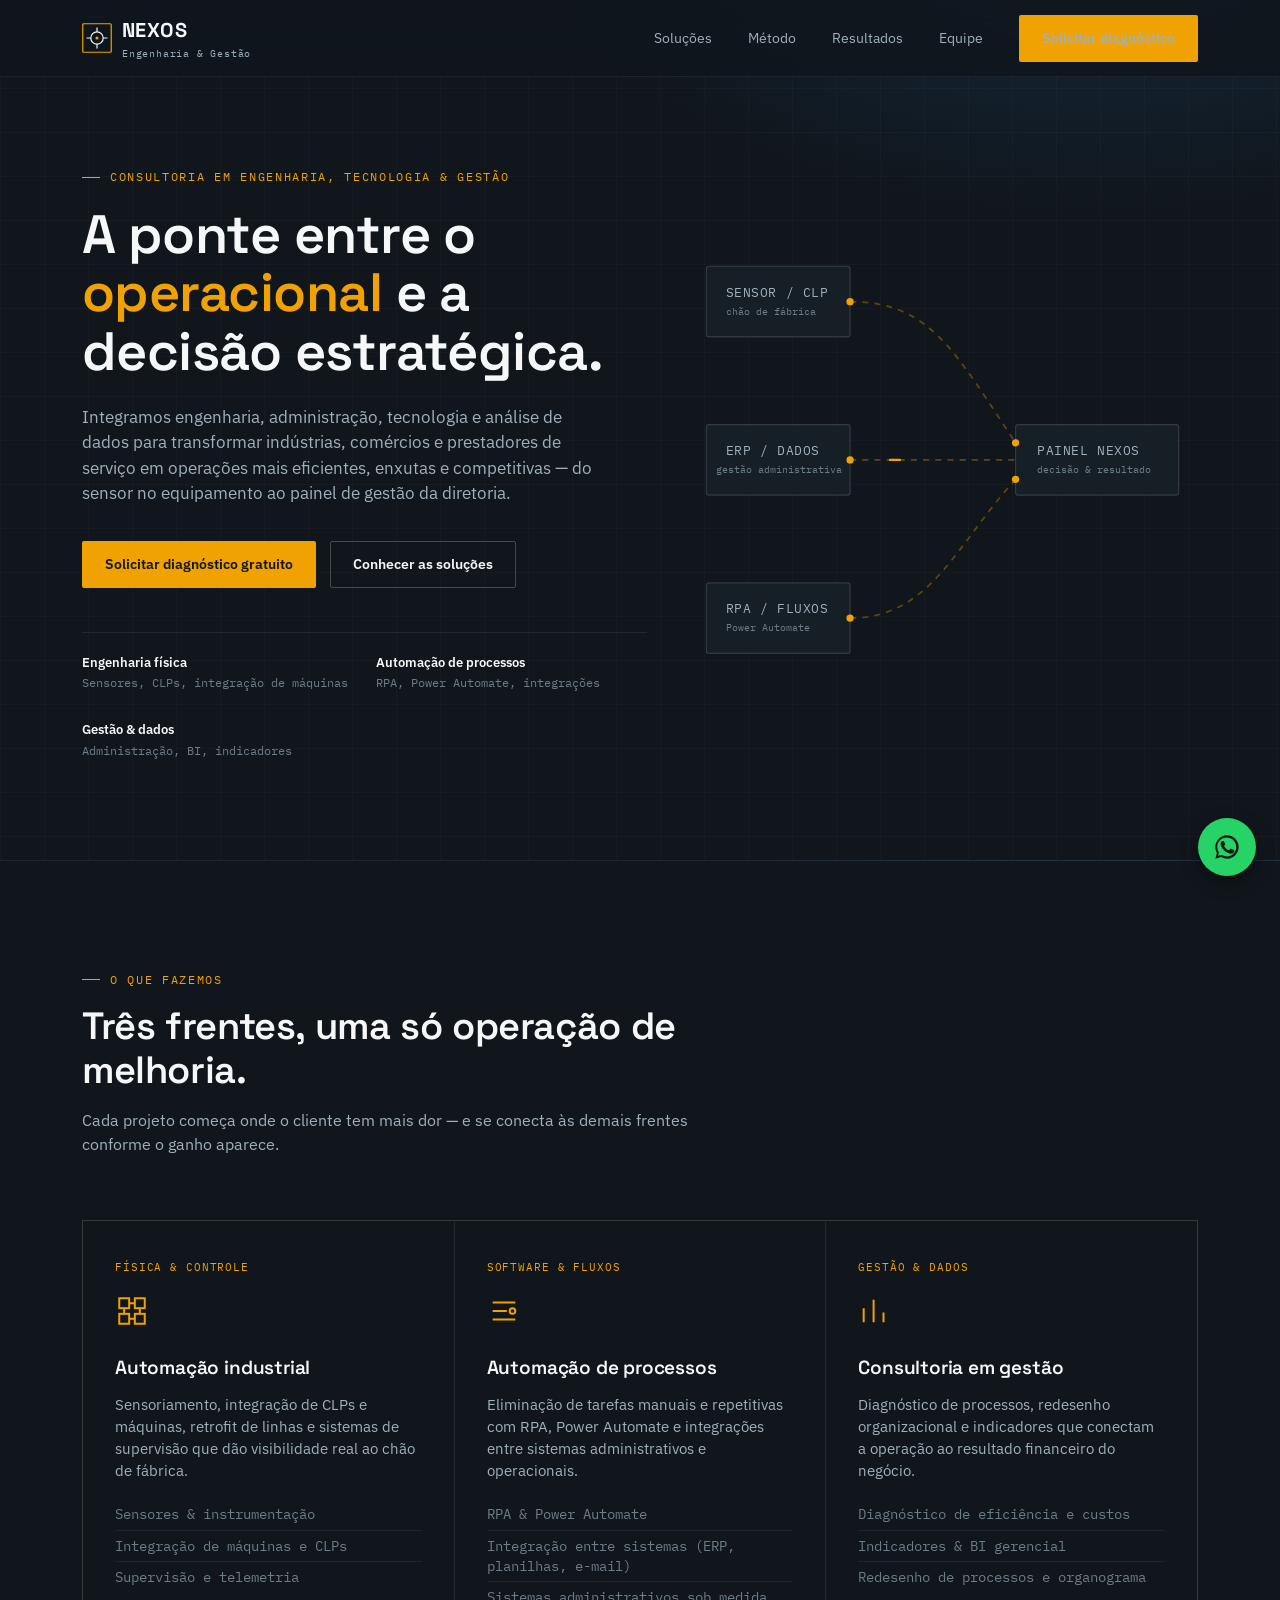
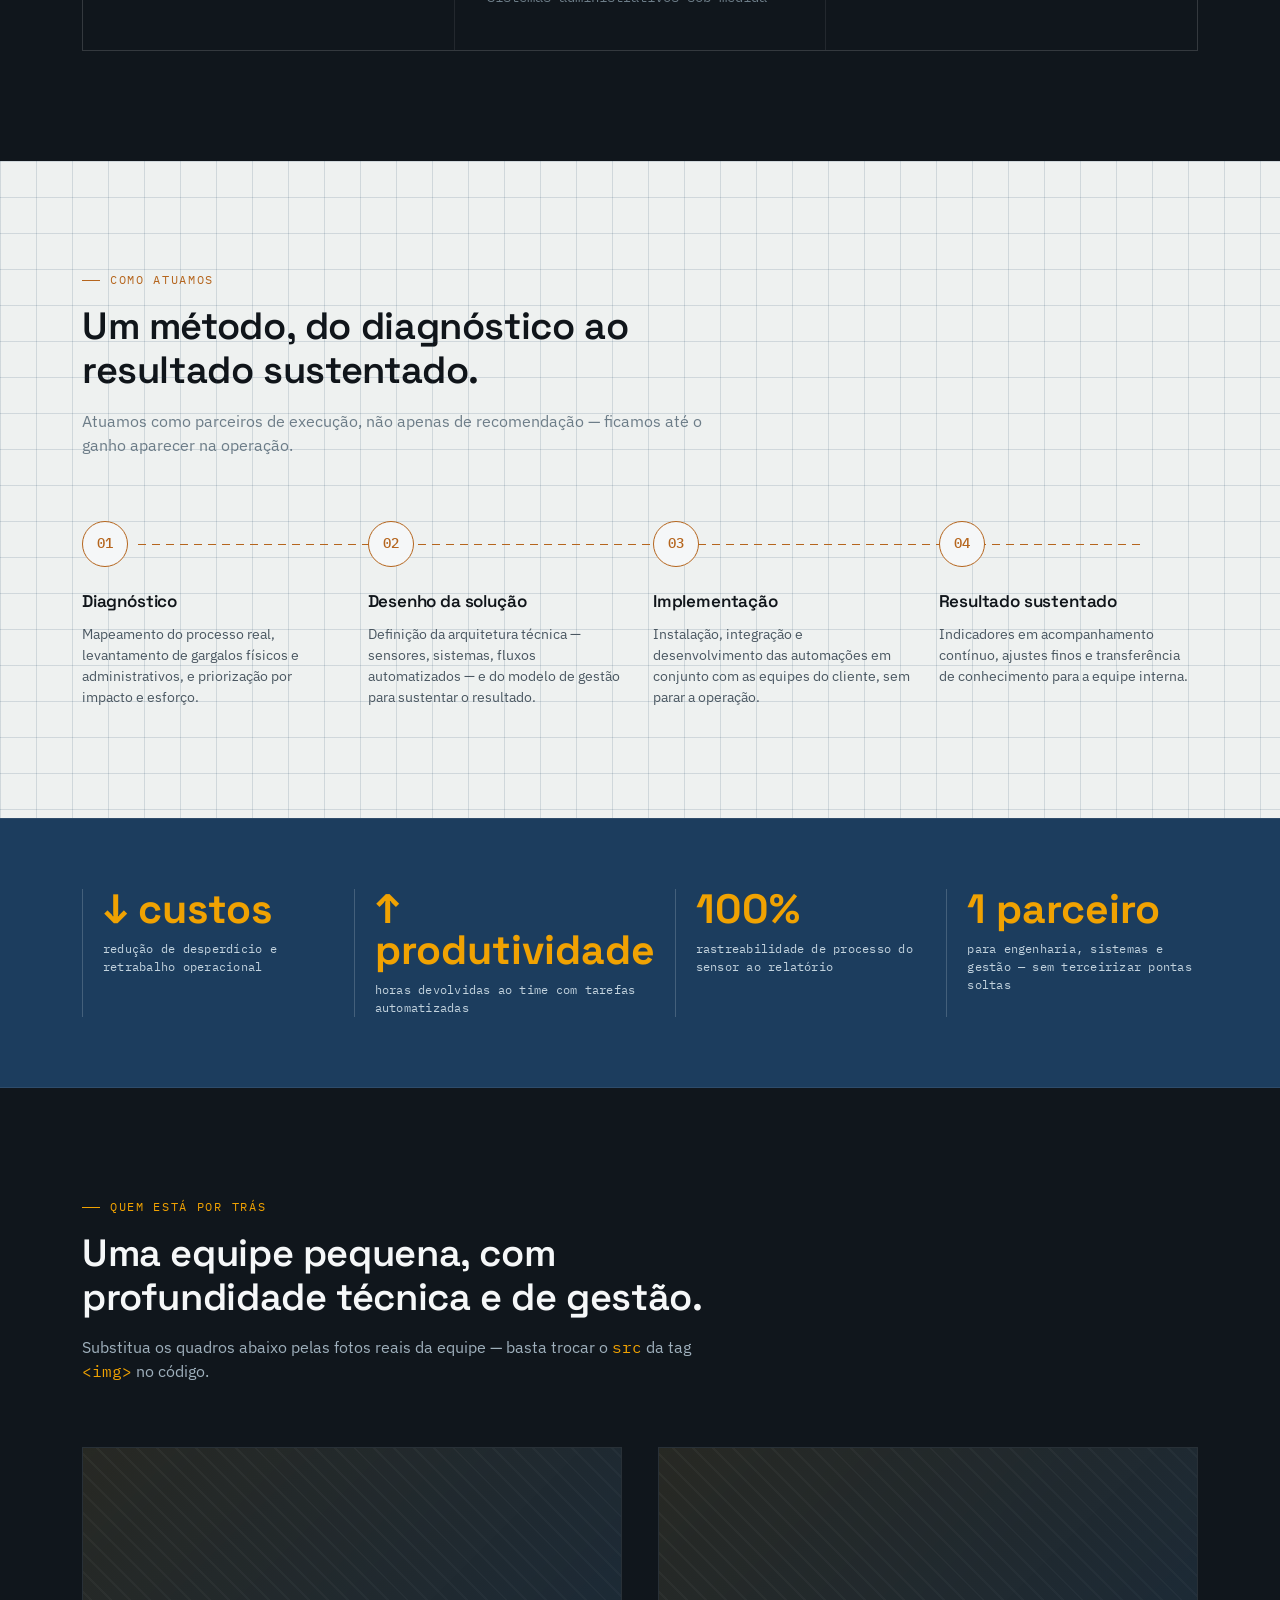
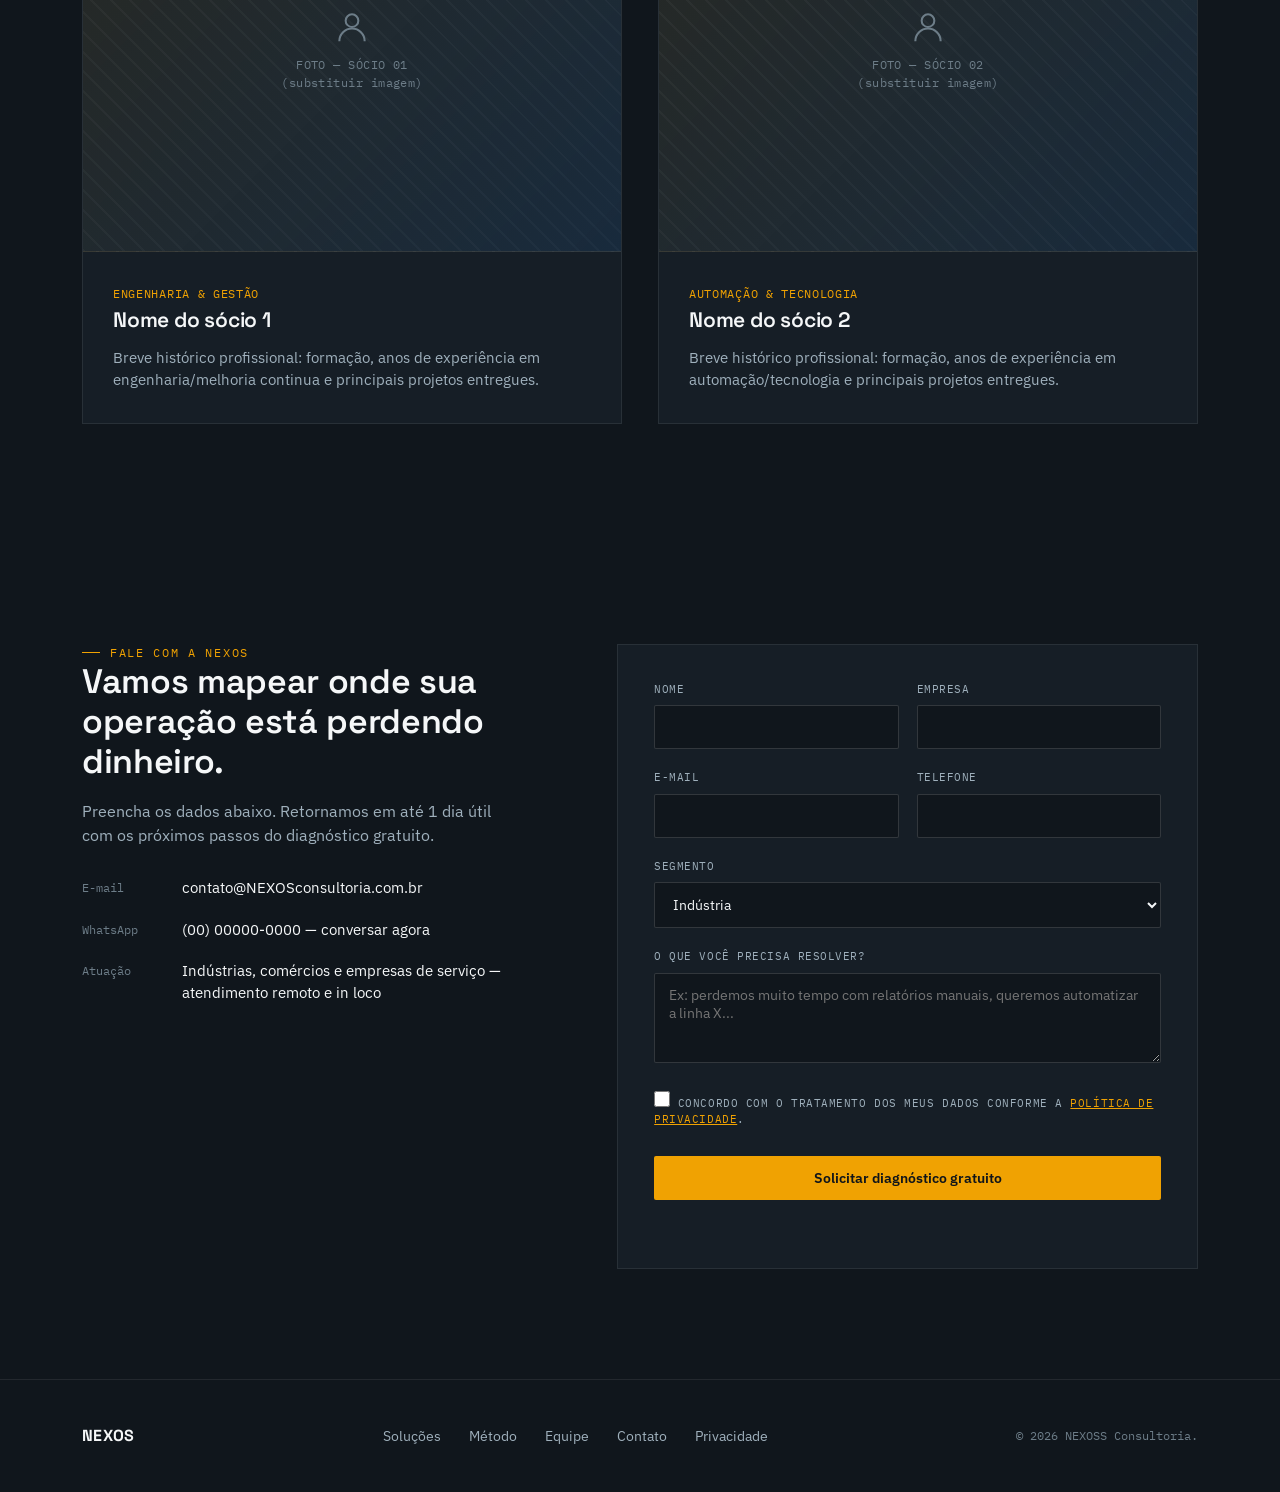
==== index.html @ f2192200 "Update index.html" ====
<!DOCTYPE html>
<html lang="pt-BR">
<head>
<meta charset="UTF-8">
<meta name="viewport" content="width=device-width, initial-scale=1.0">
<title>NEXOS — Consultoria em Engenharia, Automação &amp; Gestão Industrial</title>
<meta name="description" content="Consultoria em engenharia, automação industrial e gestão. Integramos sensores, sistemas e processos administrativos para reduzir custos e aumentar a competitividade de indústrias, comércios e empresas de serviço.">
<meta name="robots" content="index, follow">
<link rel="canonical" href="https://www.nexosconsultoria.eng.br/">

<!-- Open Graph / compartilhamento em redes sociais -->
<meta property="og:type" content="website">
<meta property="og:locale" content="pt_BR">
<meta property="og:title" content="NEXOS — Engenharia, Automação &amp; Gestão Industrial">
<meta property="og:description" content="Consultoria que integra engenharia, tecnologia e gestão para reduzir custos e aumentar a competitividade de indústrias, comércios e empresas de serviço.">
<meta property="og:url" content="https://www.nexosconsultoria.eng.br/">
<meta property="og:image" content="https://www.nexosconsultoria.eng.br/imagens/og-image.jpg">

<link rel="icon" type="image/svg+xml" href="favicon.svg">

<link rel="preconnect" href="https://fonts.googleapis.com">
<link rel="preconnect" href="https://fonts.gstatic.com" crossorigin>
<link href="https://fonts.googleapis.com/css2?family=Space+Grotesk:wght@500;600;700&family=IBM+Plex+Sans:wght@400;500;600&family=IBM+Plex+Mono:wght@400;500&display=swap" rel="stylesheet">
<link rel="stylesheet" href="css/styles.css">
</head>
<body>

<header>
  <div class="wrap">
    <nav>
      <a href="#top" class="logo">
        <svg class="mark" viewBox="0 0 30 30" fill="none">
          <rect x="0.75" y="0.75" width="28.5" height="28.5" rx="1" stroke="#f0a202" stroke-width="1.2"/>
          <circle cx="15" cy="15" r="6.2" stroke="#f5f7f8" stroke-width="1.2"/>
          <path d="M15 4.5V8.8M15 21.2V25.5M25.5 15H21.2M8.8 15H4.5" stroke="#f5f7f8" stroke-width="1.2"/>
          <circle cx="15" cy="15" r="1.6" fill="#f0a202"/>
        </svg>
        <span>NEXOS<span class="sub">Engenharia &amp; Gestão</span></span>
      </a>
      <div class="nav-links" id="navLinks">
        <a href="#servicos">Soluções</a>
        <a href="#metodo">Método</a>
        <a href="#numeros">Resultados</a>
        <a href="#equipe">Equipe</a>
        <a href="#contato" class="btn btn-primary">Solicitar diagnóstico</a>
      </div>
      <button class="menu-toggle" id="menuToggle" aria-label="Abrir menu" aria-expanded="false" aria-controls="navLinks">☰</button>
    </nav>
  </div>
</header>

<main id="top">
  <!-- HERO -->
  <section class="hero" style="padding-top:168px;">
    <div class="wrap hero-grid">
      <div>
        <span class="eyebrow">Consultoria em Engenharia, Tecnologia &amp; Gestão</span>
        <h1>A ponte entre o <span class="accent">operacional</span> e a decisão estratégica.</h1>
        <p class="lead">Integramos engenharia, administração, tecnologia e análise de dados para transformar indústrias, comércios e prestadores de serviço em operações mais eficientes, enxutas e competitivas — do sensor no equipamento ao painel de gestão da diretoria.</p>
        <div class="hero-ctas">
          <a href="#contato" class="btn btn-primary">Solicitar diagnóstico gratuito</a>
          <a href="#servicos" class="btn btn-ghost">Conhecer as soluções</a>
        </div>
        <div class="hero-specs">
          <div><strong>Engenharia física</strong>Sensores, CLPs, integração de máquinas</div>
          <div><strong>Automação de processos</strong>RPA, Power Automate, integrações</div>
          <div><strong>Gestão &amp; dados</strong>Administração, BI, indicadores</div>
        </div>
      </div>

      <div class="schematic" aria-hidden="true">
        <svg viewBox="0 0 420 380">
          <!-- nodes -->
          <rect class="sch-node-box" x="16" y="30" width="118" height="58" rx="2"/>
          <text class="sch-label" x="32" y="55">SENSOR / CLP</text>
          <text class="sch-label-sub" x="32" y="70">chão de fábrica</text>

          <rect class="sch-node-box" x="16" y="160" width="118" height="58" rx="2"/>
          <text class="sch-label" x="32" y="185">ERP / DADOS</text>
          <text class="sch-label-sub" x="24" y="200">gestão administrativa</text>

          <rect class="sch-node-box" x="16" y="290" width="118" height="58" rx="2"/>
          <text class="sch-label" x="32" y="315">RPA / FLUXOS</text>
          <text class="sch-label-sub" x="32" y="330">Power Automate</text>

          <rect class="sch-node-box" x="270" y="160" width="134" height="58" rx="2"/>
          <text class="sch-label" x="288" y="185">PAINEL NEXOS</text>
          <text class="sch-label-sub" x="288" y="200">decisão &amp; resultado</text>

          <!-- connecting lines -->
          <path class="sch-line" d="M134 59 C 200 59, 220 100, 270 175"/>
          <path class="sch-line" d="M134 189 H 270"/>
          <path class="sch-line" d="M134 319 C 200 319, 220 260, 270 205"/>

          <!-- animated pulses -->
          <path class="sch-pulse" d="M134 59 C 200 59, 220 100, 270 175" stroke-dasharray="10 340" stroke-dashoffset="350">
            <animate attributeName="stroke-dashoffset" values="350;0" dur="2.8s" repeatCount="indefinite"/>
          </path>
          <path class="sch-pulse" d="M134 189 H 270" stroke-dasharray="8 200" stroke-dashoffset="208">
            <animate attributeName="stroke-dashoffset" values="208;0" dur="2s" repeatCount="indefinite" begin="0.4s"/>
          </path>
          <path class="sch-pulse" d="M134 319 C 200 319, 220 260, 270 205" stroke-dasharray="10 340" stroke-dashoffset="350">
            <animate attributeName="stroke-dashoffset" values="350;0" dur="2.8s" repeatCount="indefinite" begin="0.9s"/>
          </path>

          <circle class="sch-dot" cx="134" cy="59" r="3"/>
          <circle class="sch-dot" cx="134" cy="189" r="3"/>
          <circle class="sch-dot" cx="134" cy="319" r="3"/>
          <circle class="sch-dot" cx="270" cy="175" r="3"/>
          <circle class="sch-dot" cx="270" cy="205" r="3"/>
        </svg>
      </div>
    </div>
  </section>

  <!-- SERVICES -->
  <section id="servicos">
    <div class="wrap">
      <div class="section-head">
        <span class="eyebrow">O que fazemos</span>
        <h2>Três frentes, uma só operação de melhoria.</h2>
        <p>Cada projeto começa onde o cliente tem mais dor — e se conecta às demais frentes conforme o ganho aparece.</p>
      </div>

      <div class="services-grid">
        <div class="service-card">
          <span class="service-tag">Física &amp; controle</span>
          <svg class="service-icon" viewBox="0 0 24 24" fill="none" stroke="currentColor" stroke-width="1.4"><rect x="3" y="3" width="7" height="7"/><rect x="14" y="3" width="7" height="7"/><rect x="14" y="14" width="7" height="7"/><rect x="3" y="14" width="7" height="7"/><path d="M10 6.5H14M6.5 10V14M17.5 10V14M10 17.5H14"/></svg>
          <h3>Automação industrial</h3>
          <p>Sensoriamento, integração de CLPs e máquinas, retrofit de linhas e sistemas de supervisão que dão visibilidade real ao chão de fábrica.</p>
          <ul class="service-list">
            <li>Sensores &amp; instrumentação</li>
            <li>Integração de máquinas e CLPs</li>
            <li>Supervisão e telemetria</li>
          </ul>
        </div>

        <div class="service-card">
          <span class="service-tag">Software &amp; fluxos</span>
          <svg class="service-icon" viewBox="0 0 24 24" fill="none" stroke="currentColor" stroke-width="1.4"><path d="M4 6h16M4 12h10M4 18h16"/><circle cx="18" cy="12" r="2"/></svg>
          <h3>Automação de processos</h3>
          <p>Eliminação de tarefas manuais e repetitivas com RPA, Power Automate e integrações entre sistemas administrativos e operacionais.</p>
          <ul class="service-list">
            <li>RPA &amp; Power Automate</li>
            <li>Integração entre sistemas (ERP, planilhas, e-mail)</li>
            <li>Sistemas administrativos sob medida</li>
          </ul>
        </div>

        <div class="service-card">
          <span class="service-tag">Gestão &amp; dados</span>
          <svg class="service-icon" viewBox="0 0 24 24" fill="none" stroke="currentColor" stroke-width="1.4"><path d="M4 20V10M11 20V4M18 20v-7"/></svg>
          <h3>Consultoria em gestão</h3>
          <p>Diagnóstico de processos, redesenho organizacional e indicadores que conectam a operação ao resultado financeiro do negócio.</p>
          <ul class="service-list">
            <li>Diagnóstico de eficiência e custos</li>
            <li>Indicadores &amp; BI gerencial</li>
            <li>Redesenho de processos e organograma</li>
          </ul>
        </div>
      </div>
    </div>
  </section>

  <!-- METHOD -->
  <section id="metodo" class="light">
    <div class="wrap">
      <div class="section-head">
        <span class="eyebrow">Como atuamos</span>
        <h2>Um método, do diagnóstico ao resultado sustentado.</h2>
        <p>Atuamos como parceiros de execução, não apenas de recomendação — ficamos até o ganho aparecer na operação.</p>
      </div>

      <div class="method-track">
        <div class="method-step">
          <div class="method-num">01</div>
          <h3>Diagnóstico</h3>
          <p>Mapeamento do processo real, levantamento de gargalos físicos e administrativos, e priorização por impacto e esforço.</p>
        </div>
        <div class="method-step">
          <div class="method-num">02</div>
          <h3>Desenho da solução</h3>
          <p>Definição da arquitetura técnica — sensores, sistemas, fluxos automatizados — e do modelo de gestão para sustentar o resultado.</p>
        </div>
        <div class="method-step">
          <div class="method-num">03</div>
          <h3>Implementação</h3>
          <p>Instalação, integração e desenvolvimento das automações em conjunto com as equipes do cliente, sem parar a operação.</p>
        </div>
        <div class="method-step">
          <div class="method-num">04</div>
          <h3>Resultado sustentado</h3>
          <p>Indicadores em acompanhamento contínuo, ajustes finos e transferência de conhecimento para a equipe interna.</p>
        </div>
      </div>
    </div>
  </section>

  <!-- METRICS -->
  <section id="numeros" class="metrics" style="padding:70px 0;">
    <div class="wrap">
      <div class="metrics-grid">
        <div class="metric">
          <div class="num">↓ custos</div>
          <div class="cap">redução de desperdício e retrabalho operacional</div>
        </div>
        <div class="metric">
          <div class="num">↑ produtividade</div>
          <div class="cap">horas devolvidas ao time com tarefas automatizadas</div>
        </div>
        <div class="metric">
          <div class="num">100%</div>
          <div class="cap">rastreabilidade de processo do sensor ao relatório</div>
        </div>
        <div class="metric">
          <div class="num">1 parceiro</div>
          <div class="cap">para engenharia, sistemas e gestão — sem terceirizar pontas soltas</div>
        </div>
      </div>
    </div>
  </section>

  <!-- TEAM -->
  <section id="equipe">
    <div class="wrap">
      <div class="section-head">
        <span class="eyebrow">Quem está por trás</span>
        <h2>Uma equipe pequena, com profundidade técnica e de gestão.</h2>
        <p>Substitua os quadros abaixo pelas fotos reais da equipe — basta trocar o <code style="font-family:var(--mono);color:var(--amber);">src</code> da tag <code style="font-family:var(--mono);color:var(--amber);">&lt;img&gt;</code> no código.</p>
      </div>

      <div class="team-grid">
        <div class="team-card">
          <div class="team-photo">
            <!-- Para usar foto real: <img src="caminho/da/foto1.jpg" alt="Nome do sócio 1"> e adicionar classe "has-img" na div acima -->
            <img src="" alt="Foto do sócio 1">
            <svg class="placeholder-icon" viewBox="0 0 24 24" fill="none" stroke="currentColor" stroke-width="1.3"><circle cx="12" cy="8" r="4"/><path d="M4 21c0-4.4 3.6-8 8-8s8 3.6 8 8"/></svg>
            <span class="placeholder-txt">FOTO — SÓCIO 01<br>(substituir imagem)</span>
          </div>
          <div class="team-info">
            <span class="role">Engenharia &amp; Gestão</span>
            <h3>Nome do sócio 1</h3>
            <p>Breve histórico profissional: formação, anos de experiência em engenharia/melhoria continua e principais projetos entregues.</p>
          </div>
        </div>

        <div class="team-card">
          <div class="team-photo">
            <img src="" alt="Foto do sócio 2">
            <svg class="placeholder-icon" viewBox="0 0 24 24" fill="none" stroke="currentColor" stroke-width="1.3"><circle cx="12" cy="8" r="4"/><path d="M4 21c0-4.4 3.6-8 8-8s8 3.6 8 8"/></svg>
            <span class="placeholder-txt">FOTO — SÓCIO 02<br>(substituir imagem)</span>
          </div>
          <div class="team-info">
            <span class="role">Automação &amp; Tecnologia</span>
            <h3>Nome do sócio 2</h3>
            <p>Breve histórico profissional: formação, anos de experiência em automação/tecnologia e principais projetos entregues.</p>
          </div>
        </div>
      </div>
    </div>
  </section>

  <!-- CONTACT -->
  <section id="contato" class="contact">
    <div class="wrap contact-grid">
      <div class="contact-side">
        <span class="eyebrow">Fale com a NEXOS</span>
        <h2>Vamos mapear onde sua operação está perdendo dinheiro.</h2>
        <p>Preencha os dados abaixo. Retornamos em até 1 dia útil com os próximos passos do diagnóstico gratuito.</p>

        <div class="contact-detail"><span class="k">E-mail</span><span>contato@NEXOSconsultoria.com.br</span></div>
        <div class="contact-detail"><span class="k">WhatsApp</span><span><a href="https://wa.me/5500000000000?text=Ol%C3%A1%2C%20vim%20pelo%20site%20e%20quero%20saber%20mais%20sobre%20a%20NEXOS" target="_blank" rel="noopener">(00) 00000-0000 — conversar agora</a></span></div>
        <div class="contact-detail"><span class="k">Atuação</span><span>Indústrias, comércios e empresas de serviço — atendimento remoto e in loco</span></div>
      </div>

      <form id="contactForm" action="https://formspree.io/f/SEU_ID_FORMSPREE" method="POST">
        <!-- Campo anti-spam (honeypot). Deixe sempre vazio e oculto. -->
        <input type="text" name="_gotcha" style="display:none" tabindex="-1" autocomplete="off">
        <input type="hidden" name="_subject" value="Novo contato pelo site — NEXOS">

        <div class="form-row">
          <div class="field">
            <label for="nome">Nome</label>
            <input id="nome" name="nome" type="text" required>
          </div>
          <div class="field">
            <label for="empresa">Empresa</label>
            <input id="empresa" name="empresa" type="text" required>
          </div>
        </div>
        <div class="form-row">
          <div class="field">
            <label for="email">E-mail</label>
            <input id="email" name="email" type="email" required>
          </div>
          <div class="field">
            <label for="telefone">Telefone</label>
            <input id="telefone" name="telefone" type="tel">
          </div>
        </div>
        <div class="field">
          <label for="segmento">Segmento</label>
          <select id="segmento" name="segmento">
            <option>Indústria</option>
            <option>Comércio</option>
            <option>Serviços</option>
            <option>Outro</option>
          </select>
        </div>
        <div class="field">
          <label for="mensagem">O que você precisa resolver?</label>
          <textarea id="mensagem" name="mensagem" placeholder="Ex: perdemos muito tempo com relatórios manuais, queremos automatizar a linha X..."></textarea>
        </div>
        <div class="field field-consent">
          <label class="consent-label">
            <input type="checkbox" id="consentimento" name="consentimento" value="Aceitou a política de privacidade" required>
            <span>Concordo com o tratamento dos meus dados conforme a <a href="politica-de-privacidade.html" target="_blank" rel="noopener">Política de Privacidade</a>.</span>
          </label>
        </div>
        <button type="submit" class="btn btn-primary" id="formSubmitBtn">Solicitar diagnóstico gratuito</button>
        <p id="formStatus" class="form-status" role="status" aria-live="polite"></p>
      </form>
    </div>
  </section>
</main>

<!-- Botão flutuante do WhatsApp -->
<a href="https://wa.me/5500000000000?text=Ol%C3%A1%2C%20vim%20pelo%20site%20e%20quero%20saber%20mais%20sobre%20a%20NEXOS"
   target="_blank" rel="noopener" class="whatsapp-float" aria-label="Conversar no WhatsApp">
  <svg viewBox="0 0 24 24" width="28" height="28" fill="currentColor"><path d="M17.47 14.38c-.28-.14-1.67-.82-1.93-.92-.26-.1-.45-.14-.64.14-.19.28-.73.92-.9 1.11-.16.19-.33.21-.61.07-.28-.14-1.18-.44-2.25-1.4-.83-.74-1.4-1.66-1.56-1.94-.16-.28-.02-.43.12-.57.13-.13.28-.33.42-.5.14-.16.19-.28.28-.47.09-.19.05-.35-.02-.5-.07-.14-.64-1.56-.88-2.13-.23-.56-.47-.48-.64-.49-.16-.01-.35-.01-.54-.01-.19 0-.5.07-.76.35-.26.28-1 1-1 2.42 0 1.43 1.03 2.82 1.17 3.01.14.19 2.03 3.1 4.92 4.35.69.3 1.22.47 1.64.61.69.22 1.32.19 1.81.11.55-.08 1.67-.68 1.91-1.35.24-.66.24-1.22.16-1.34-.07-.12-.26-.19-.54-.33z"/><path d="M12.02 2C6.5 2 2.02 6.48 2.02 12c0 1.85.5 3.58 1.36 5.07L2 22l5.06-1.33A9.95 9.95 0 0 0 12.02 22C17.53 22 22 17.52 22 12S17.53 2 12.02 2zm0 18.15c-1.6 0-3.1-.43-4.4-1.19l-.32-.19-3.01.79.8-2.93-.2-.3a8.14 8.14 0 0 1-1.27-4.33c0-4.5 3.66-8.15 8.16-8.15 4.35 0 8.15 3.55 8.15 8.15 0 4.5-3.65 8.15-8.15 8.15z"/></svg>
</a>

<footer>
  <div class="wrap footer-grid">
    <a href="#top" class="logo">NEXOS</a>
    <div class="footer-links">
      <a href="#servicos">Soluções</a>
      <a href="#metodo">Método</a>
      <a href="#equipe">Equipe</a>
      <a href="#contato">Contato</a>
      <a href="politica-de-privacidade.html">Privacidade</a>
    </div>
    <span class="footer-note">© 2026 NEXOSS Consultoria.</span>
  </div>
</footer>

<script>
  const menuToggle = document.getElementById('menuToggle');
  const navLinks = document.getElementById('navLinks');
  menuToggle.addEventListener('click', () => {
    const isOpen = navLinks.classList.toggle('open');
    menuToggle.setAttribute('aria-expanded', isOpen ? 'true' : 'false');
    menuToggle.textContent = isOpen ? '✕' : '☰';
  });
  navLinks.querySelectorAll('a').forEach(link => {
    link.addEventListener('click', () => {
      navLinks.classList.remove('open');
      menuToggle.setAttribute('aria-expanded', 'false');
      menuToggle.textContent = '☰';
    });
  });

  // Envio do formulário de contato via Formspree (sem recarregar a página)
  const contactForm = document.getElementById('contactForm');
  const formStatus = document.getElementById('formStatus');
  const formSubmitBtn = document.getElementById('formSubmitBtn');

  contactForm.addEventListener('submit', async (event) => {
    event.preventDefault();
    formStatus.textContent = '';
    formStatus.className = 'form-status';
    formSubmitBtn.disabled = true;
    formSubmitBtn.textContent = 'Enviando...';

    try {
      const response = await fetch(contactForm.action, {
        method: 'POST',
        body: new FormData(contactForm),
        headers: { 'Accept': 'application/json' }
      });

      if (response.ok) {
        contactForm.reset();
        formStatus.textContent = 'Mensagem enviada! Entraremos em contato em até 1 dia útil.';
        formStatus.classList.add('success');
      } else {
        formStatus.textContent = 'Não foi possível enviar agora. Tente novamente ou fale pelo WhatsApp.';
        formStatus.classList.add('error');
      }
    } catch (err) {
      formStatus.textContent = 'Erro de conexão. Tente novamente ou fale pelo WhatsApp.';
      formStatus.classList.add('error');
    } finally {
      formSubmitBtn.disabled = false;
      formSubmitBtn.textContent = 'Solicitar diagnóstico gratuito';
    }
  });
</script>
</body>
</html>
---- css/styles.css ----
:root{
  --graphite:#10161c;
  --panel:#161e26;
  --panel-line:rgba(240,162,2,0.14);
  --blueprint:#1c3d5e;
  --paper:#eef1f0;
  --paper-line:rgba(28,61,94,0.14);
  --amber:#f0a202;
  --amber-dim:#c98600;
  --copper:#b5651d;
  --ink:#10151a;
  --mist:#9fb0bc;
  --mist-dim:#6d7d88;
  --white:#f5f7f8;
  --display: 'Space Grotesk', sans-serif;
  --body: 'IBM Plex Sans', sans-serif;
  --mono: 'IBM Plex Mono', monospace;
}
*{margin:0;padding:0;box-sizing:border-box;}
html{scroll-behavior:smooth;}
body{
  background:var(--graphite);
  color:var(--white);
  font-family:var(--body);
  line-height:1.5;
  -webkit-font-smoothing:antialiased;
  overflow-x:hidden;
}
a{color:inherit;text-decoration:none;}
img{max-width:100%;display:block;}
.wrap{max-width:1180px;margin:0 auto;padding:0 32px;}
.eyebrow{
  font-family:var(--mono);
  font-size:12px;
  letter-spacing:0.14em;
  text-transform:uppercase;
  color:var(--amber);
  display:flex;
  align-items:center;
  gap:10px;
}
.eyebrow::before{
  content:"";
  width:18px;height:1px;
  background:var(--amber);
  display:inline-block;
}
h1,h2,h3{font-family:var(--display);font-weight:600;letter-spacing:-0.01em;}
::selection{background:var(--amber);color:var(--ink);}

/* focus visibility */
a:focus-visible, button:focus-visible, input:focus-visible, textarea:focus-visible{
  outline:2px solid var(--amber);
  outline-offset:3px;
}

@media (prefers-reduced-motion: reduce){
  *{animation-duration:0.001ms !important; animation-iteration-count:1 !important; transition-duration:0.001ms !important;}
}

/* ---------- NAV ---------- */
header{
  position:fixed;top:0;left:0;right:0;z-index:100;
  background:rgba(16,22,28,0.86);
  backdrop-filter:blur(10px);
  border-bottom:1px solid rgba(255,255,255,0.06);
}
nav{
  display:flex;align-items:center;justify-content:space-between;
  height:76px;
}
.logo{
  font-family:var(--display);
  font-size:20px;font-weight:700;
  letter-spacing:0.02em;
  display:flex;align-items:center;gap:10px;
}
.logo .mark{
  width:30px;height:30px;flex-shrink:0;
}
.logo .sub{
  font-family:var(--mono);font-size:10px;font-weight:400;
  color:var(--mist);letter-spacing:0.08em;
  display:block;margin-top:1px;
}
.nav-links{display:flex;align-items:center;gap:36px;}
.nav-links a{
  font-size:14px;color:var(--mist);
  transition:color 0.2s;
  position:relative;
}
.nav-links a:hover{color:var(--white);}
.btn{
  font-family:var(--body);
  font-weight:600;
  font-size:14px;
  padding:12px 22px;
  border-radius:2px;
  border:1px solid transparent;
  cursor:pointer;
  display:inline-flex;
  align-items:center;
  gap:8px;
  transition:transform 0.15s, background 0.2s, border-color 0.2s;
}
.btn:hover{transform:translateY(-1px);}
.btn-primary{background:var(--amber);color:var(--ink);}
.btn-primary:hover{background:#ffb31f;}
.btn-ghost{border-color:rgba(255,255,255,0.22);color:var(--white);}
.btn-ghost:hover{border-color:var(--amber);color:var(--amber);}
.btn-dark{background:var(--ink);color:var(--white);}
.btn-dark:hover{background:#000;}
.menu-toggle{display:none;background:none;border:none;color:var(--white);font-size:24px;cursor:pointer;}

/* ---------- HERO ---------- */
.hero{
  padding:168px 0 100px;
  position:relative;
  background:
    radial-gradient(ellipse 900px 500px at 85% -10%, rgba(28,61,94,0.55), transparent 60%),
    var(--graphite);
  border-bottom:1px solid rgba(255,255,255,0.06);
  overflow:hidden;
}
.hero::before{
  content:"";
  position:absolute;inset:0;
  background-image:
    linear-gradient(rgba(255,255,255,0.025) 1px, transparent 1px),
    linear-gradient(90deg, rgba(255,255,255,0.025) 1px, transparent 1px);
  background-size:44px 44px;
  pointer-events:none;
}
.hero-grid{
  display:grid;
  grid-template-columns:1.05fr 0.95fr;
  gap:40px;
  align-items:center;
  position:relative;
}
.hero h1{
  font-size:clamp(34px, 4.4vw, 54px);
  line-height:1.08;
  margin:20px 0 24px;
}
.hero h1 .accent{color:var(--amber);}
.hero p.lead{
  font-size:17px;
  color:var(--mist);
  max-width:520px;
  margin-bottom:34px;
}
.hero-ctas{display:flex;gap:14px;flex-wrap:wrap;margin-bottom:44px;}
.hero-specs{
  display:flex;gap:28px;
  font-family:var(--mono);
  font-size:12px;
  color:var(--mist-dim);
  flex-wrap:wrap;
  border-top:1px solid rgba(255,255,255,0.08);
  padding-top:20px;
}
.hero-specs strong{color:var(--white);font-size:13px;display:block;font-family:var(--body);font-weight:600;margin-bottom:2px;}

/* schematic signature element */
.schematic{
  position:relative;
  width:100%;
  aspect-ratio:1/0.92;
}
.schematic svg{width:100%;height:100%;overflow:visible;}
.sch-node-box{fill:var(--panel);stroke:rgba(255,255,255,0.14);stroke-width:1;}
.sch-label{font-family:'IBM Plex Mono',monospace;font-size:10.5px;fill:var(--mist);letter-spacing:0.04em;}
.sch-label-sub{font-family:'IBM Plex Mono',monospace;font-size:8.5px;fill:var(--mist-dim);}
.sch-line{stroke:rgba(240,162,2,0.35);stroke-width:1.4;fill:none;stroke-dasharray:5 5;}
.sch-pulse{stroke:var(--amber);stroke-width:2;fill:none;stroke-linecap:round;}
.sch-dot{fill:var(--amber);}

/* ---------- SECTION SHELL ---------- */
section{padding:110px 0;}
.section-head{max-width:640px;margin-bottom:64px;}
.section-head h2{
  font-size:clamp(28px,3vw,38px);
  margin-top:16px;
  line-height:1.15;
}
.section-head p{color:var(--mist);font-size:16px;margin-top:16px;}
.light .section-head p{color:var(--mist-dim);}

/* ---------- SERVICES ---------- */
.services-grid{
  display:grid;
  grid-template-columns:repeat(3,1fr);
  gap:1px;
  background:rgba(255,255,255,0.08);
  border:1px solid rgba(255,255,255,0.08);
}
.service-card{
  background:var(--graphite);
  padding:38px 32px;
  position:relative;
  transition:background 0.25s;
}
.service-card:hover{background:var(--panel);}
.service-tag{
  font-family:var(--mono);font-size:11px;color:var(--amber);
  letter-spacing:0.08em;text-transform:uppercase;
  margin-bottom:18px;display:block;
}
.service-icon{width:34px;height:34px;margin-bottom:20px;color:var(--amber);}
.service-card h3{font-size:19px;margin-bottom:12px;}
.service-card p{font-size:14.5px;color:var(--mist);margin-bottom:18px;}
.service-list{list-style:none;font-size:13.5px;color:var(--mist-dim);font-family:var(--mono);}
.service-list li{padding:5px 0;border-top:1px solid rgba(255,255,255,0.06);}
.service-list li:first-child{border-top:none;}

/* ---------- METHOD (paper section) ---------- */
.light{
  background:var(--paper);
  color:var(--ink);
  position:relative;
}
.light::before{
  content:"";
  position:absolute;inset:0;
  background-image:
    linear-gradient(var(--paper-line) 1px, transparent 1px),
    linear-gradient(90deg, var(--paper-line) 1px, transparent 1px);
  background-size:36px 36px;
  pointer-events:none;
}
.light .eyebrow{color:var(--copper);}
.light .eyebrow::before{background:var(--copper);}
.light .section-head h2{color:var(--ink);}

.method-track{
  position:relative;
  display:grid;
  grid-template-columns:repeat(4,1fr);
  gap:26px;
}
.method-track::before{
  content:"";
  position:absolute;top:23px;left:5%;right:5%;height:1px;
  background:repeating-linear-gradient(90deg, var(--copper) 0 8px, transparent 8px 14px);
  z-index:0;
}
.method-step{position:relative;z-index:1;}
.method-num{
  width:46px;height:46px;
  border-radius:50%;
  background:var(--white);
  border:1.5px solid var(--copper);
  color:var(--copper);
  font-family:var(--mono);font-weight:500;font-size:14px;
  display:flex;align-items:center;justify-content:center;
  margin-bottom:22px;
}
.method-step h3{font-size:17px;margin-bottom:10px;color:var(--ink);}
.method-step p{font-size:14px;color:#4a5761;}

/* ---------- METRICS ---------- */
.metrics{
  background:var(--blueprint);
  padding:70px 0;
  border-top:1px solid rgba(255,255,255,0.08);
  border-bottom:1px solid rgba(255,255,255,0.08);
}
.metrics-grid{
  display:grid;grid-template-columns:repeat(4,1fr);
  gap:20px;
}
.metric{border-left:1px solid rgba(255,255,255,0.18);padding-left:20px;}
.metric .num{
  font-family:var(--display);font-size:clamp(30px,3.2vw,42px);
  color:var(--amber);font-weight:700;line-height:1;
}
.metric .cap{
  font-family:var(--mono);font-size:12px;color:#c3d3de;
  margin-top:10px;letter-spacing:0.02em;
}

/* ---------- TEAM ---------- */
.team-grid{
  display:grid;grid-template-columns:1fr 1fr;
  gap:36px;
}
.team-card{
  background:var(--panel);
  border:1px solid rgba(255,255,255,0.08);
  overflow:hidden;
}
.team-photo{
  aspect-ratio:4/3;
  background:
    linear-gradient(135deg, rgba(240,162,2,0.08), rgba(28,61,94,0.4)),
    repeating-linear-gradient(45deg, rgba(255,255,255,0.035) 0 2px, transparent 2px 14px);
  display:flex;align-items:center;justify-content:center;
  flex-direction:column;
  gap:10px;
  position:relative;
  border-bottom:1px solid rgba(255,255,255,0.08);
}
.team-photo img{position:absolute;inset:0;width:100%;height:100%;object-fit:cover;display:none;}
.team-photo.has-img img{display:block;}
.team-photo.has-img .placeholder-txt{display:none;}
.placeholder-txt{
  font-family:var(--mono);font-size:11.5px;color:var(--mist-dim);
  text-align:center;letter-spacing:0.04em;
}
.placeholder-icon{width:38px;height:38px;color:var(--mist-dim);}
.team-info{padding:28px 30px 32px;}
.team-info .role{
  font-family:var(--mono);font-size:11.5px;color:var(--amber);
  letter-spacing:0.06em;text-transform:uppercase;margin-bottom:6px;
}
.team-info h3{font-size:21px;margin-bottom:12px;}
.team-info p{font-size:14.5px;color:var(--mist);}

/* ---------- CTA / CONTACT ---------- */
.contact{
  background:var(--graphite);
  position:relative;
}
.contact-grid{
  display:grid;
  grid-template-columns:0.9fr 1.1fr;
  gap:60px;
}
.contact-side h2{font-size:clamp(26px,3vw,34px);margin-bottom:18px;line-height:1.18;}
.contact-side p{color:var(--mist);font-size:15.5px;margin-bottom:30px;max-width:420px;}
.contact-detail{
  display:flex;gap:12px;align-items:flex-start;
  margin-bottom:20px;font-size:14.5px;
}
.contact-detail .k{font-family:var(--mono);color:var(--mist-dim);min-width:88px;font-size:12px;padding-top:2px;}

form{
  background:var(--panel);
  border:1px solid rgba(255,255,255,0.08);
  padding:36px;
}
.form-row{display:grid;grid-template-columns:1fr 1fr;gap:18px;}
.field{margin-bottom:20px;}
.field label{
  display:block;font-family:var(--mono);font-size:11px;
  color:var(--mist);letter-spacing:0.05em;text-transform:uppercase;
  margin-bottom:8px;
}
.field input, .field textarea, .field select{
  width:100%;
  background:var(--graphite);
  border:1px solid rgba(255,255,255,0.14);
  color:var(--white);
  padding:12px 14px;
  font-family:var(--body);
  font-size:14px;
  border-radius:2px;
  transition:border-color 0.2s;
}
.field input:focus, .field textarea:focus, .field select:focus{
  border-color:var(--amber);
  outline:none;
}
.field textarea{resize:vertical;min-height:90px;}
form .btn{width:100%;justify-content:center;margin-top:6px;}

/* ---------- FOOTER ---------- */
footer{
  border-top:1px solid rgba(255,255,255,0.08);
  padding:44px 0;
}
.footer-grid{
  display:flex;justify-content:space-between;align-items:center;flex-wrap:wrap;gap:20px;
}
.footer-grid .logo{font-size:16px;}
.footer-links{display:flex;gap:28px;font-size:13.5px;color:var(--mist);}
.footer-note{font-family:var(--mono);font-size:11.5px;color:var(--mist-dim);}

/* ---------- RESPONSIVE ---------- */
@media (max-width:900px){
  .nav-links{
    display:flex;
    flex-direction:column;
    align-items:stretch;
    gap:0;
    position:absolute;
    top:76px;left:0;right:0;
    background:var(--graphite);
    border-bottom:1px solid rgba(255,255,255,0.08);
    max-height:0;
    overflow:hidden;
    transition:max-height 0.25s ease;
  }
  .nav-links.open{max-height:360px;}
  .nav-links a{
    padding:16px 32px;
    border-top:1px solid rgba(255,255,255,0.06);
  }
  .nav-links .btn{margin:16px 32px;justify-content:center;}
  .menu-toggle{display:block;}
  .hero-grid{grid-template-columns:1fr;}
  .schematic{order:-1;max-width:420px;margin:0 auto 20px;}
  .services-grid{grid-template-columns:1fr;}
  .method-track{grid-template-columns:1fr 1fr;row-gap:40px;}
  .method-track::before{display:none;}
  .metrics-grid{grid-template-columns:1fr 1fr;row-gap:32px;}
  .team-grid{grid-template-columns:1fr;}
  .contact-grid{grid-template-columns:1fr;}
  .form-row{grid-template-columns:1fr;}
}

@media (max-width:560px){
  .wrap{padding:0 20px;}
  nav{height:64px;}
  .nav-links{top:64px;}
  .hero{padding-top:110px;}
  .hero h1{font-size:clamp(28px,8vw,36px);}
  .hero p.lead{font-size:15.5px;}
  .hero-ctas{flex-direction:column;align-items:stretch;}
  .hero-ctas .btn{justify-content:center;}
  .hero-specs{flex-direction:column;gap:16px;}
  section{padding:70px 0;}
  .metrics{padding:48px 0;}
  .metrics-grid{grid-template-columns:1fr;row-gap:28px;}
  .metric{border-left:none;border-top:2px solid rgba(255,255,255,0.18);padding-left:0;padding-top:16px;}
  .method-track{grid-template-columns:1fr;row-gap:32px;}
  .service-card{padding:30px 24px;}
  form{padding:24px;}
  .team-info{padding:22px 20px 26px;}
  .footer-grid{flex-direction:column;align-items:flex-start;text-align:left;}
}

/* ---------- CONSENT CHECKBOX ---------- */
.field-consent{margin-bottom:22px;}
.consent-label{
  display:flex;
  align-items:flex-start;
  gap:10px;
  cursor:pointer;
  font-family:var(--body);
  font-size:13px;
  color:var(--mist);
  line-height:1.5;
  text-transform:none;
  letter-spacing:normal;
}
.consent-label input[type="checkbox"]{
  width:16px;height:16px;
  margin-top:2px;
  accent-color:var(--amber);
  flex-shrink:0;
}
.consent-label a{color:var(--amber);text-decoration:underline;}

/* ---------- FORM STATUS ---------- */
.form-status{
  font-family:var(--mono);
  font-size:13px;
  margin-top:14px;
  min-height:18px;
}
.form-status.success{color:#7fd88f;}
.form-status.error{color:#f28b82;}

/* ---------- WHATSAPP FLOATING BUTTON ---------- */
.whatsapp-float{
  position:fixed;
  bottom:24px;right:24px;
  width:58px;height:58px;
  border-radius:50%;
  background:#25D366;
  color:#0d1b12;
  display:flex;align-items:center;justify-content:center;
  box-shadow:0 6px 18px rgba(0,0,0,0.35);
  z-index:90;
  transition:transform 0.2s;
}
.whatsapp-float:hover{transform:scale(1.08);}

@media (max-width:560px){
  .whatsapp-float{width:52px;height:52px;bottom:16px;right:16px;}
}
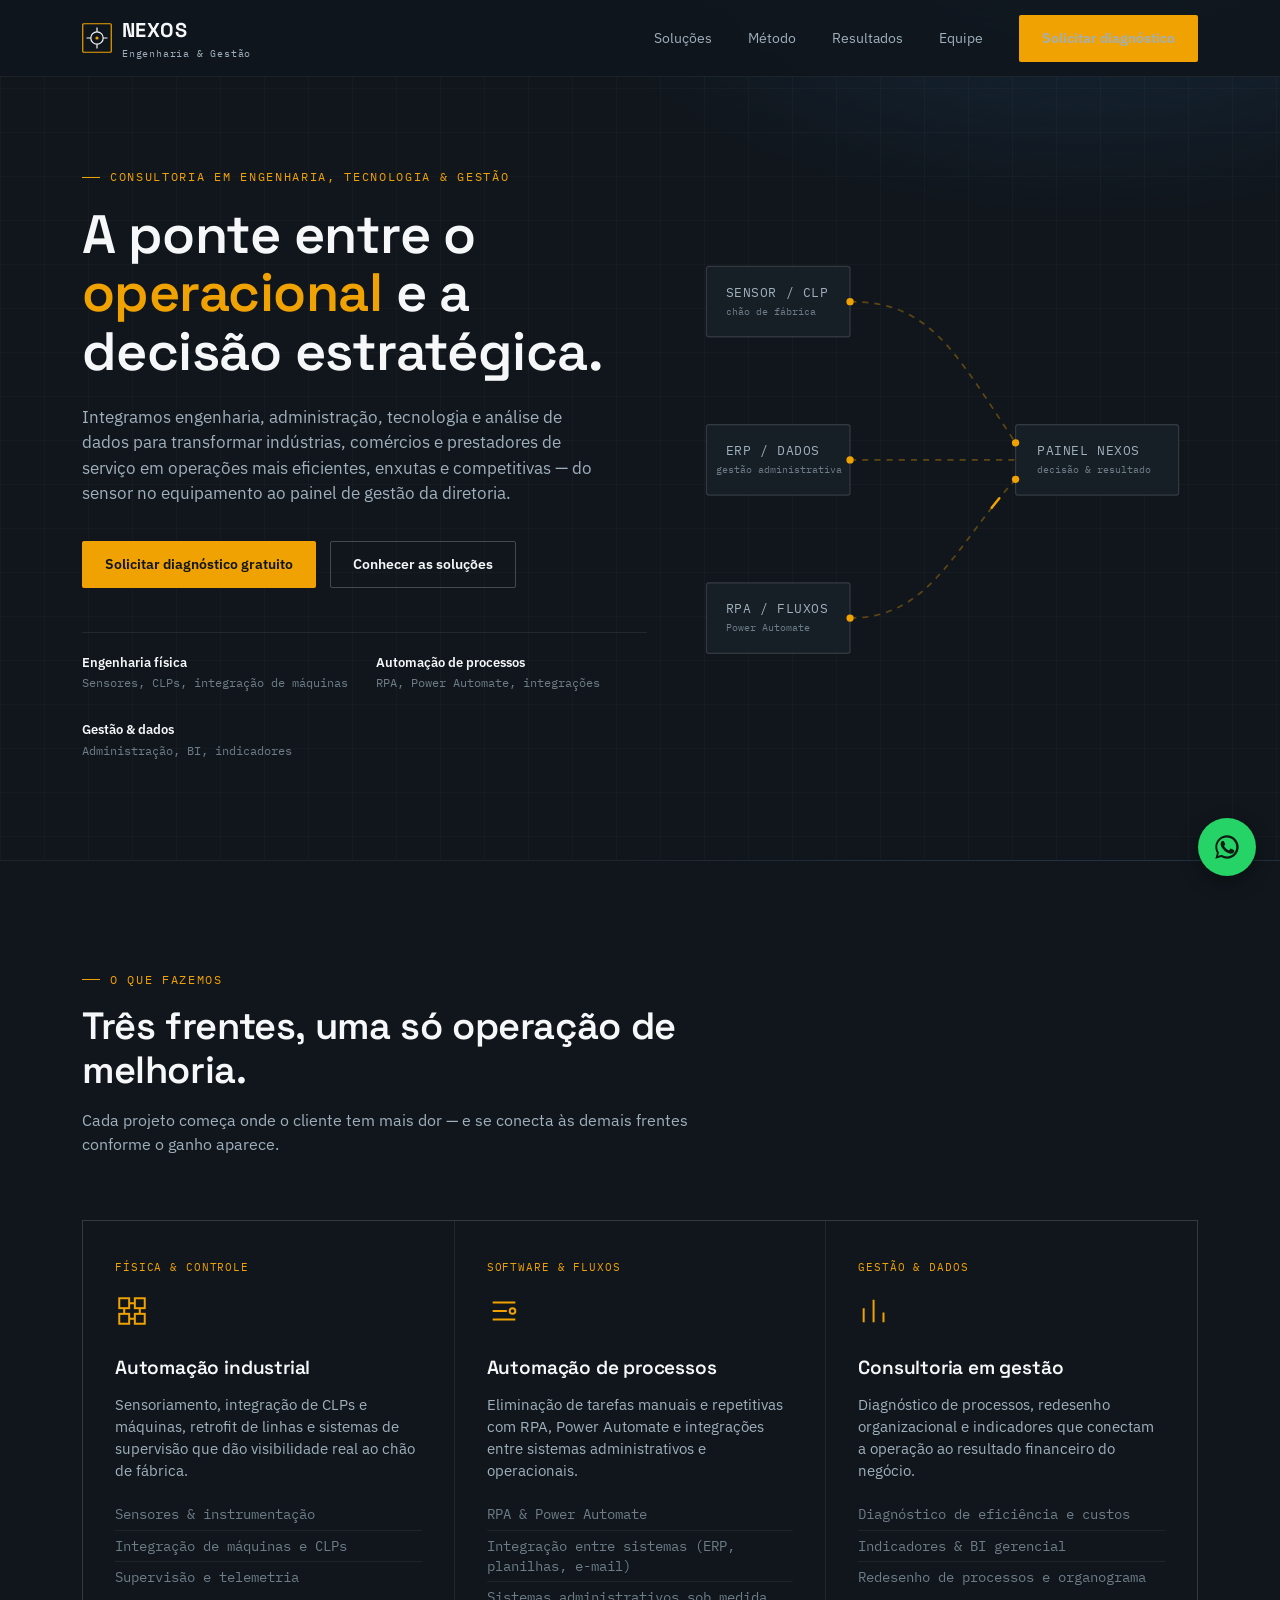
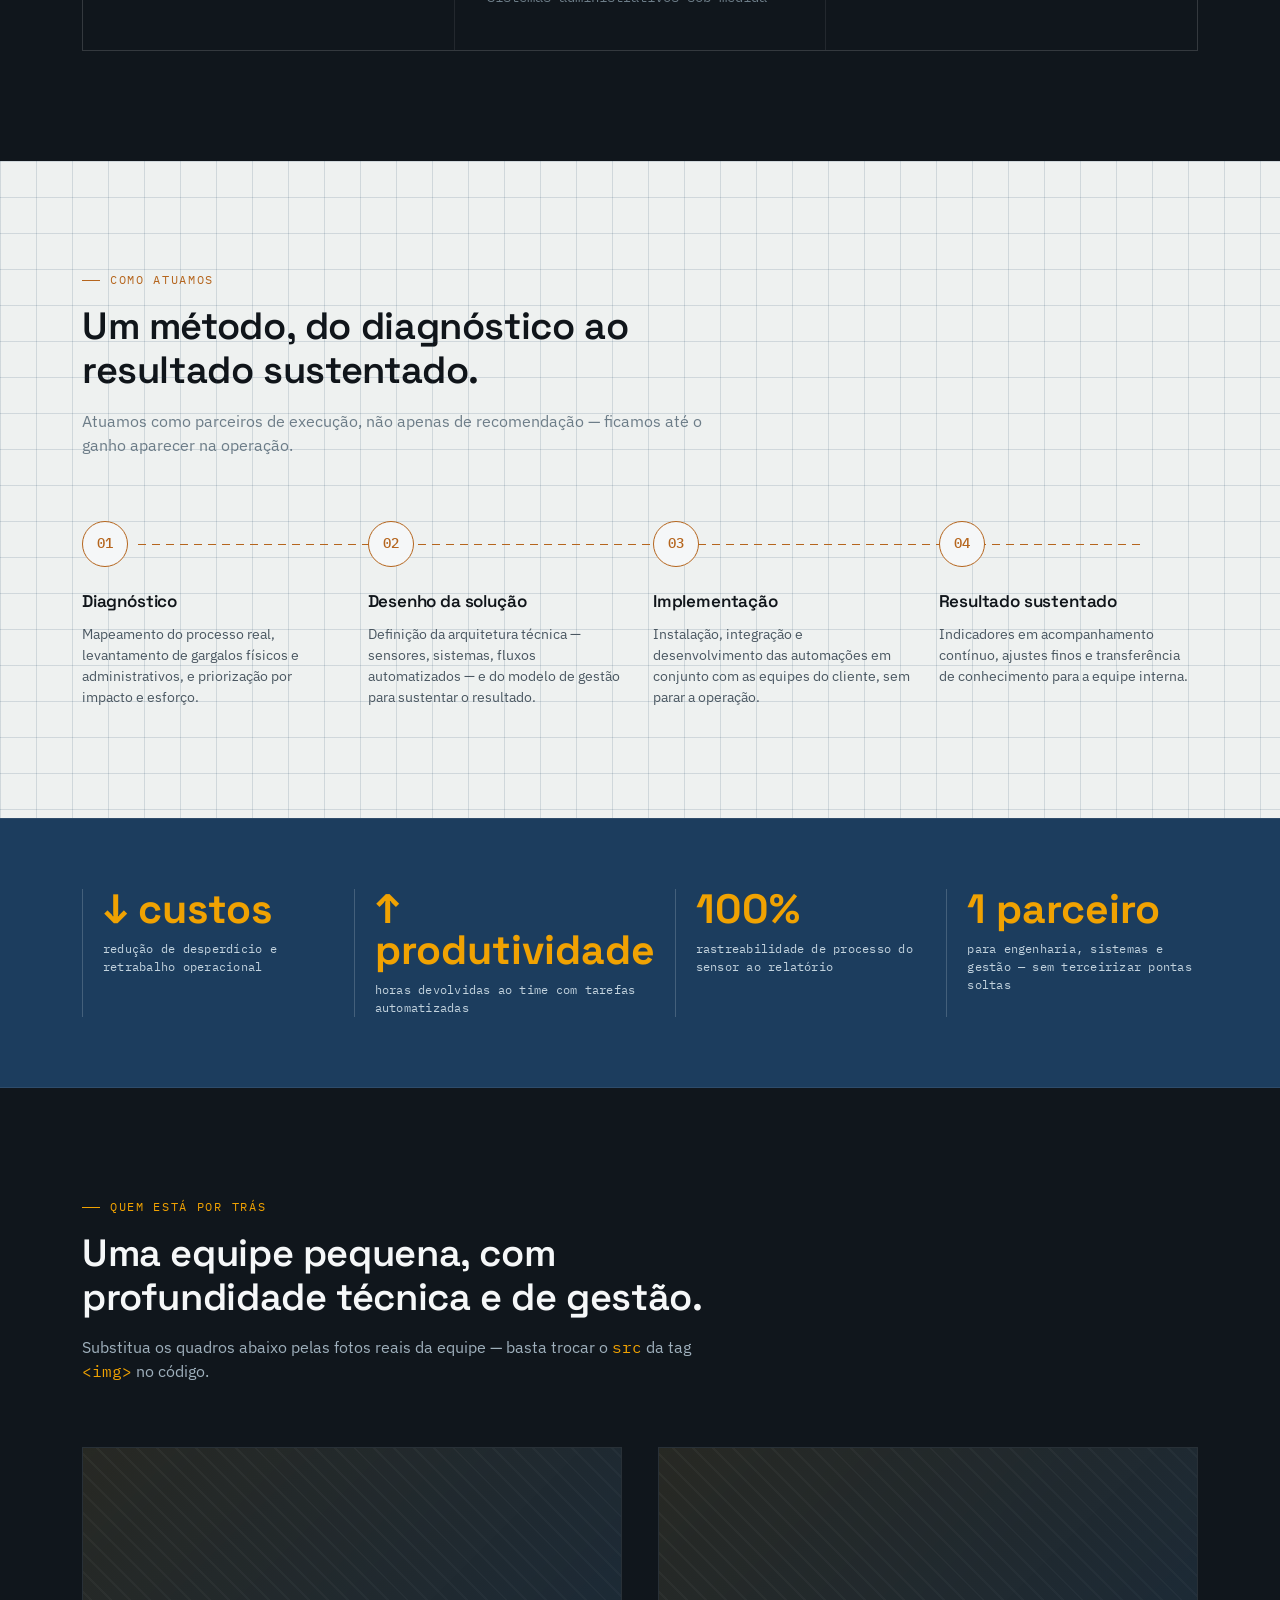
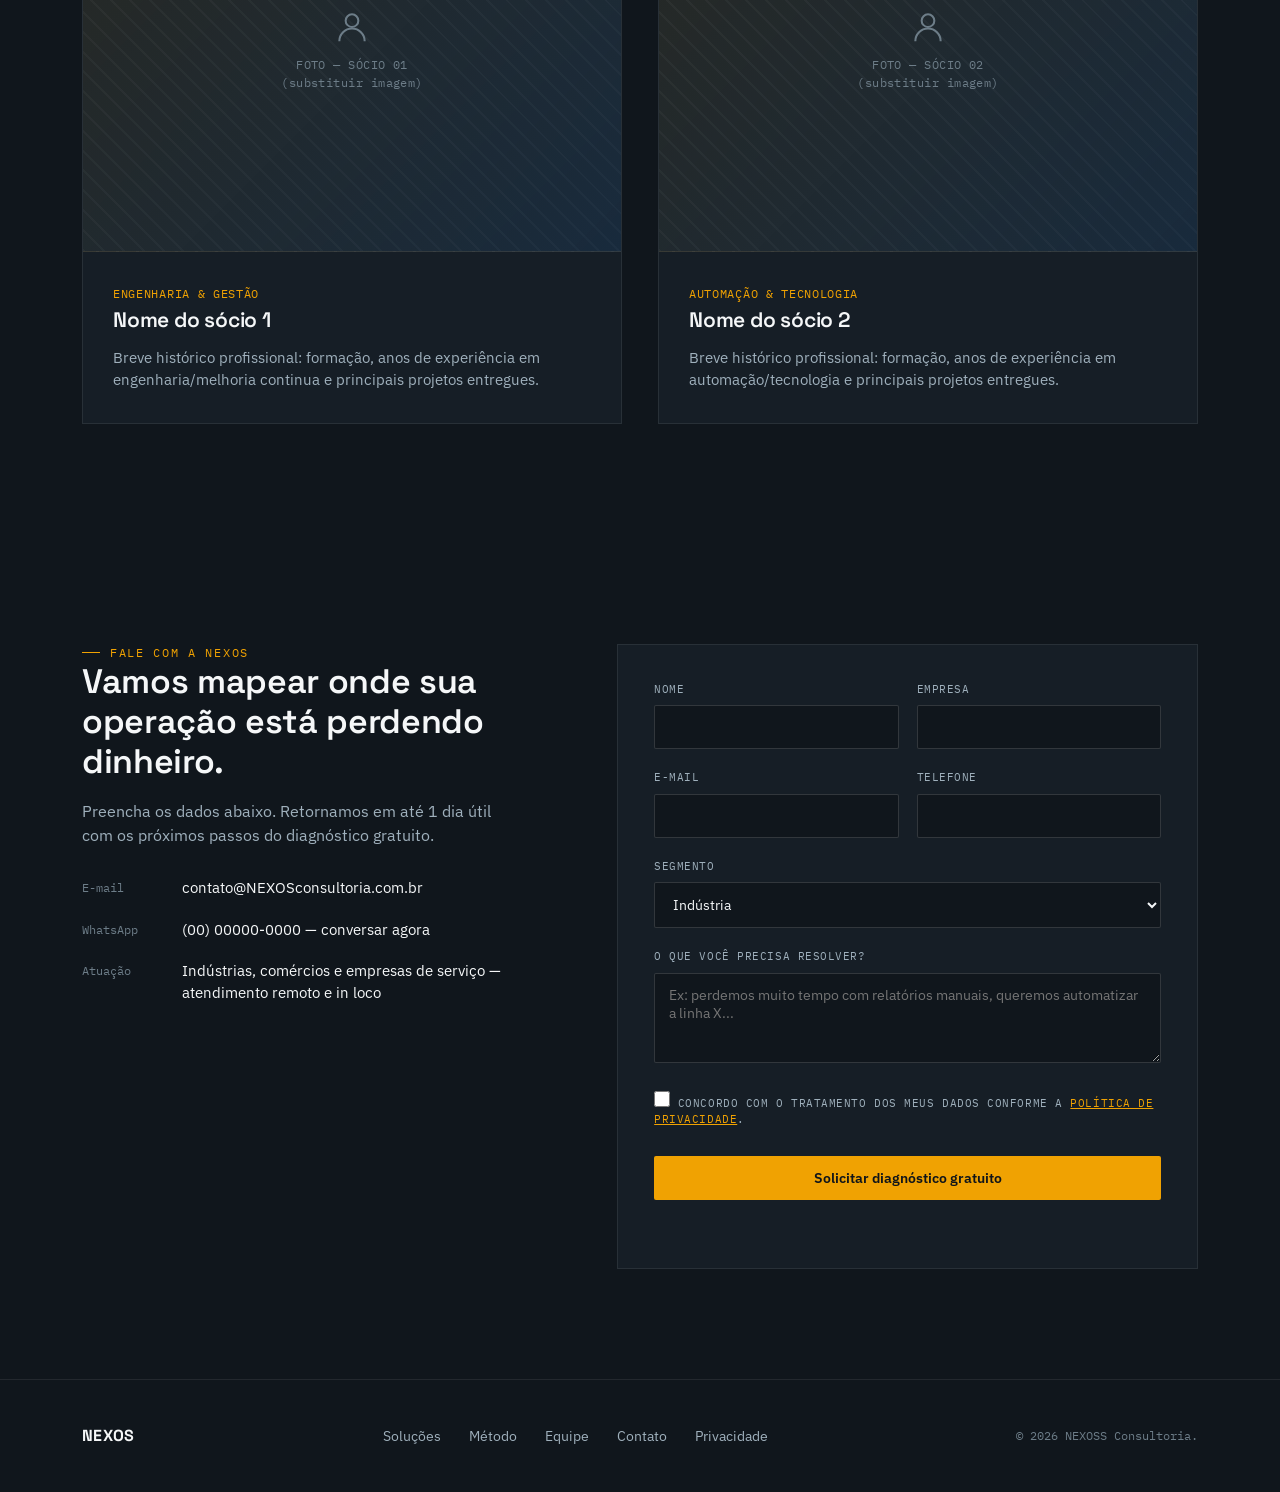
==== commit 3c7f8a43: "updating contact form (formspree)" ====
--- a/index.html
+++ b/index.html
@@ -273,7 +273,7 @@
         <div class="contact-detail"><span class="k">Atuação</span><span>Indústrias, comércios e empresas de serviço — atendimento remoto e in loco</span></div>
       </div>
 
-      <form id="contactForm" action="https://formspree.io/f/SEU_ID_FORMSPREE" method="POST">
+      <form id="contactForm" action="https://formspree.io/f/xgogyjqz" method="POST">
         <!-- Campo anti-spam (honeypot). Deixe sempre vazio e oculto. -->
         <input type="text" name="_gotcha" style="display:none" tabindex="-1" autocomplete="off">
         <input type="hidden" name="_subject" value="Novo contato pelo site — NEXOS">
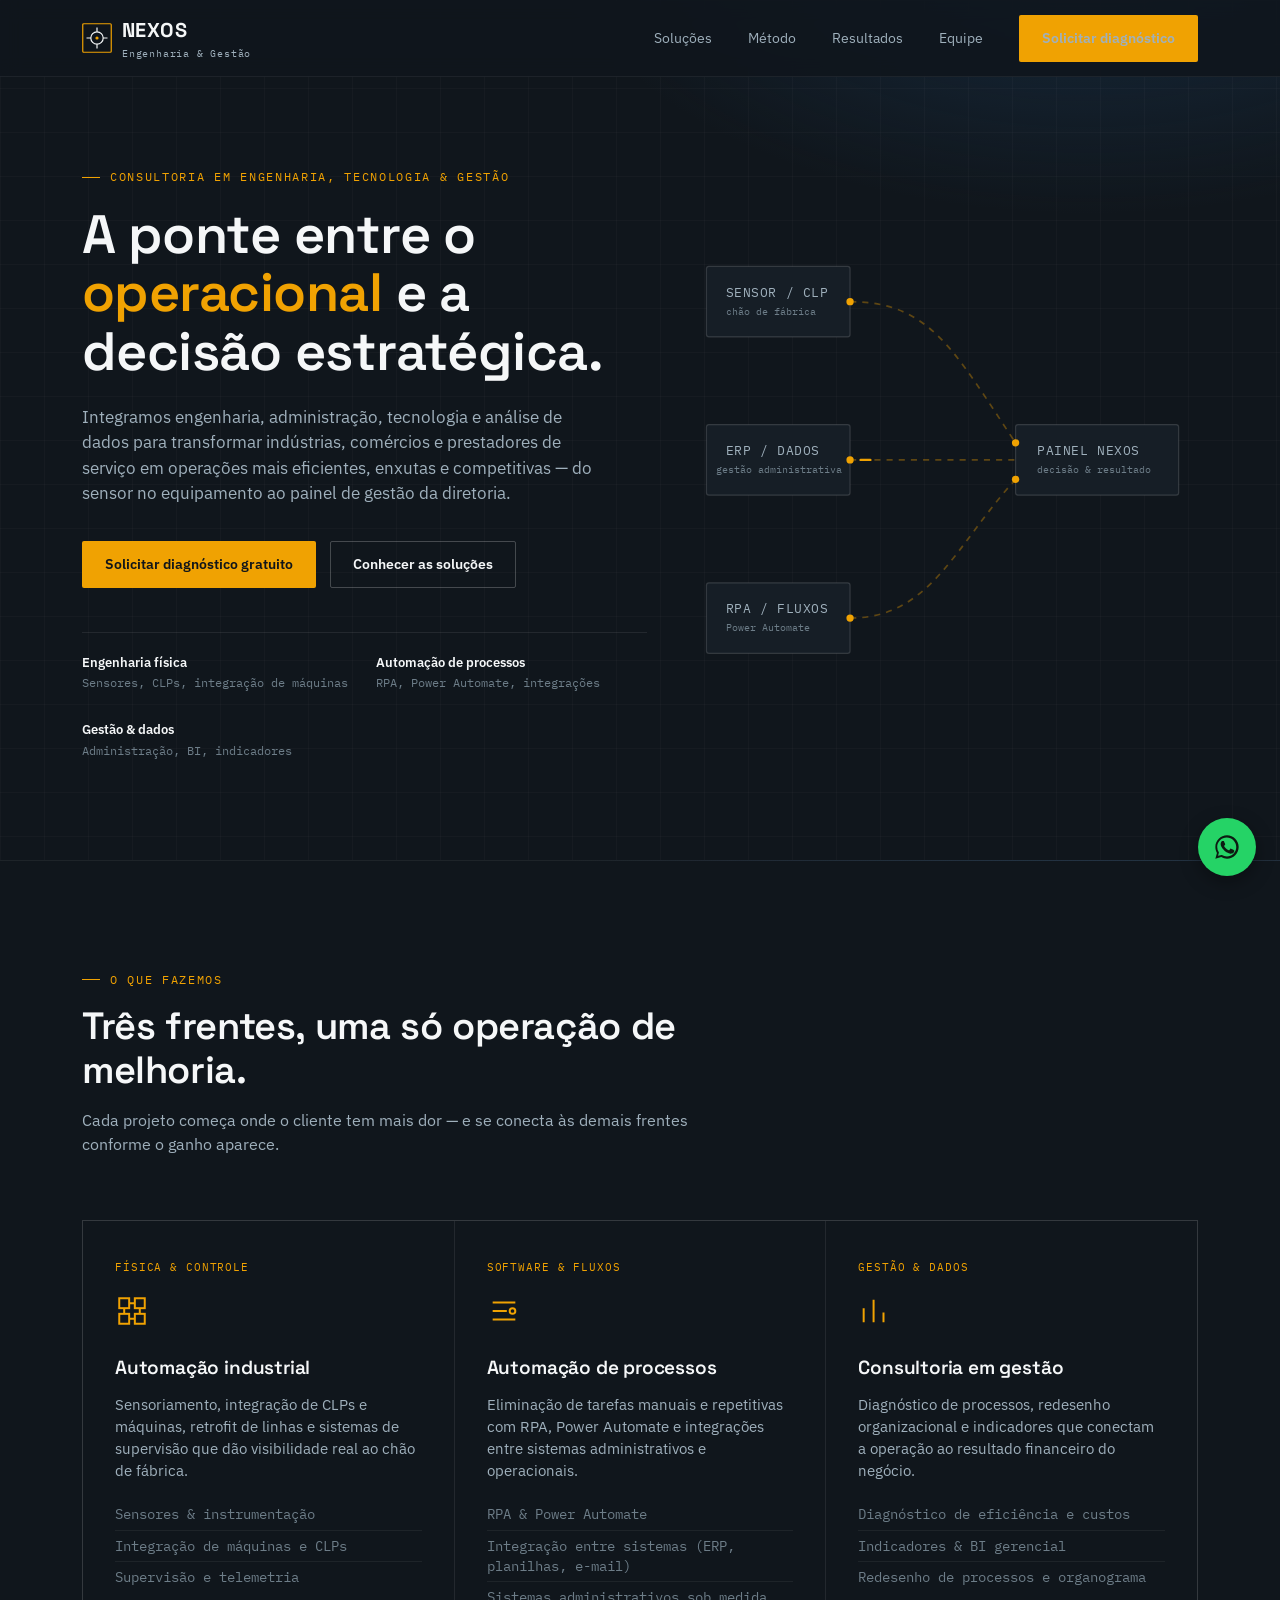
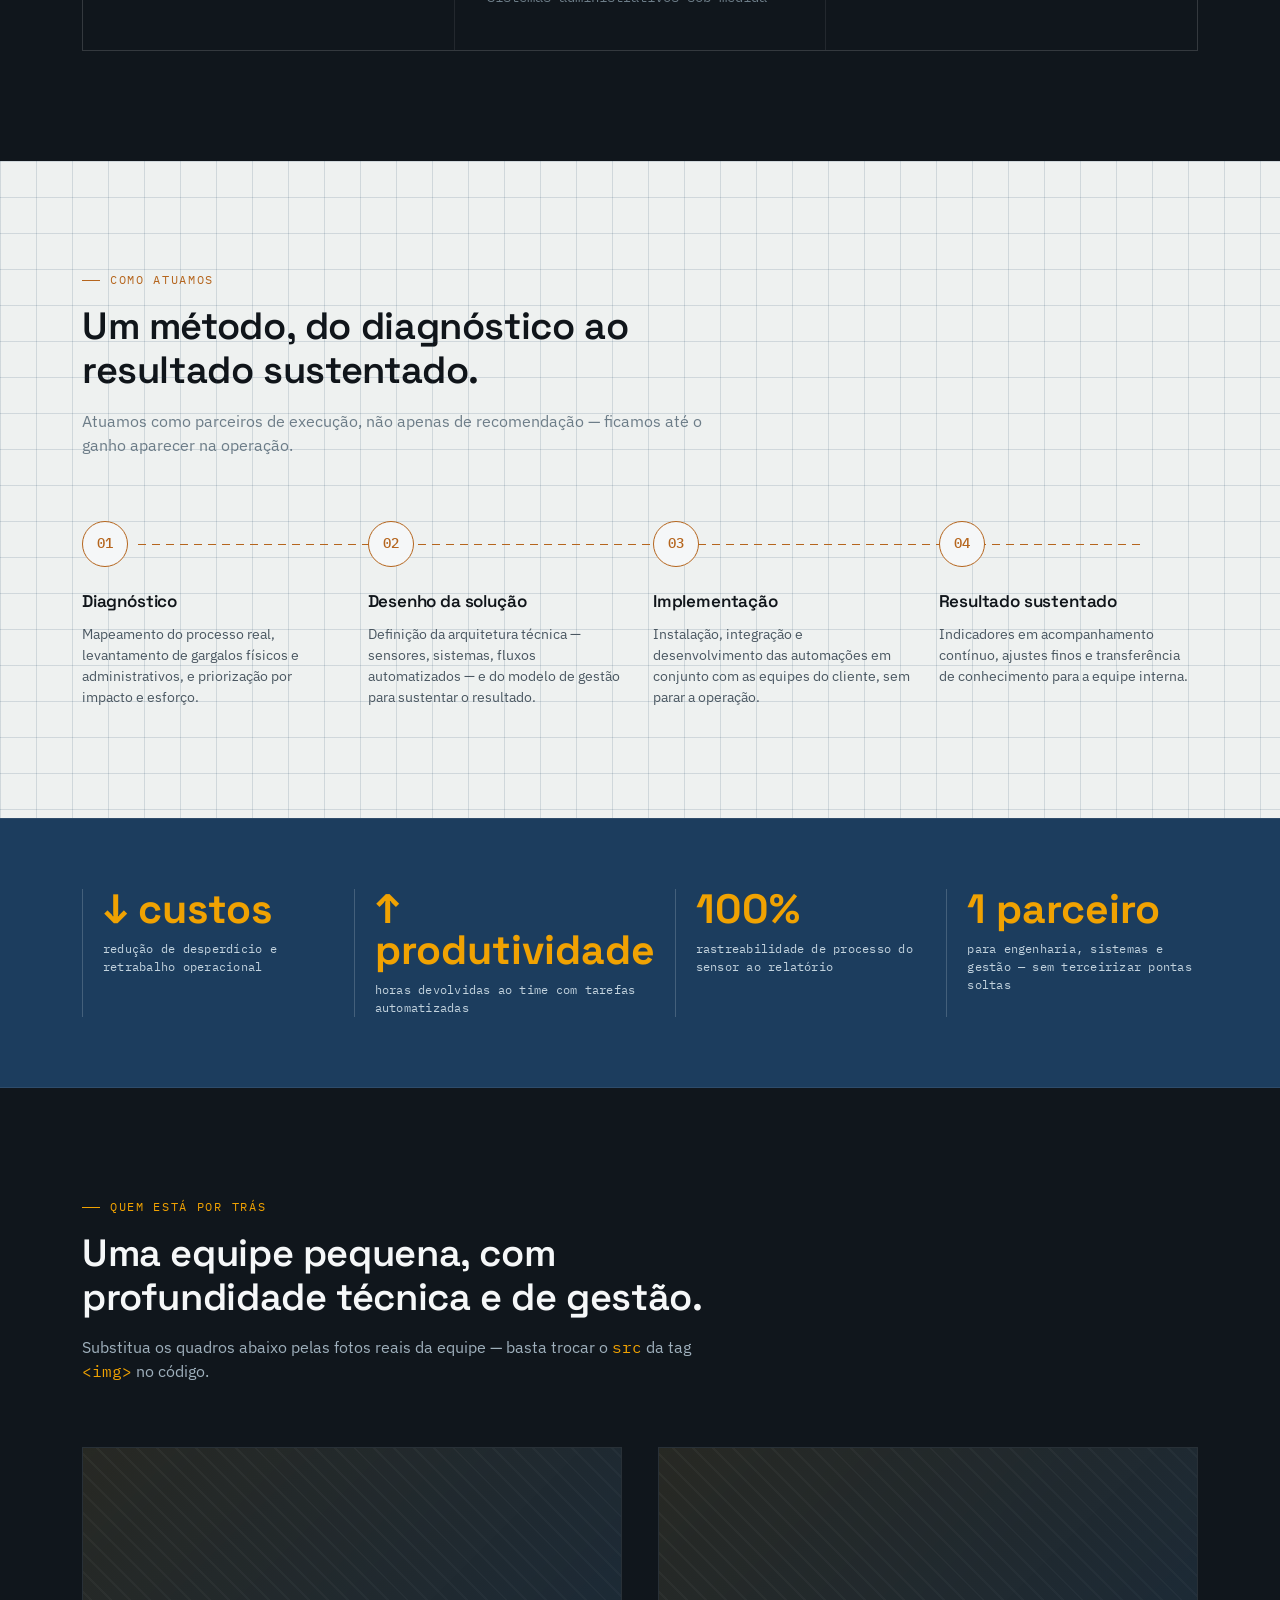
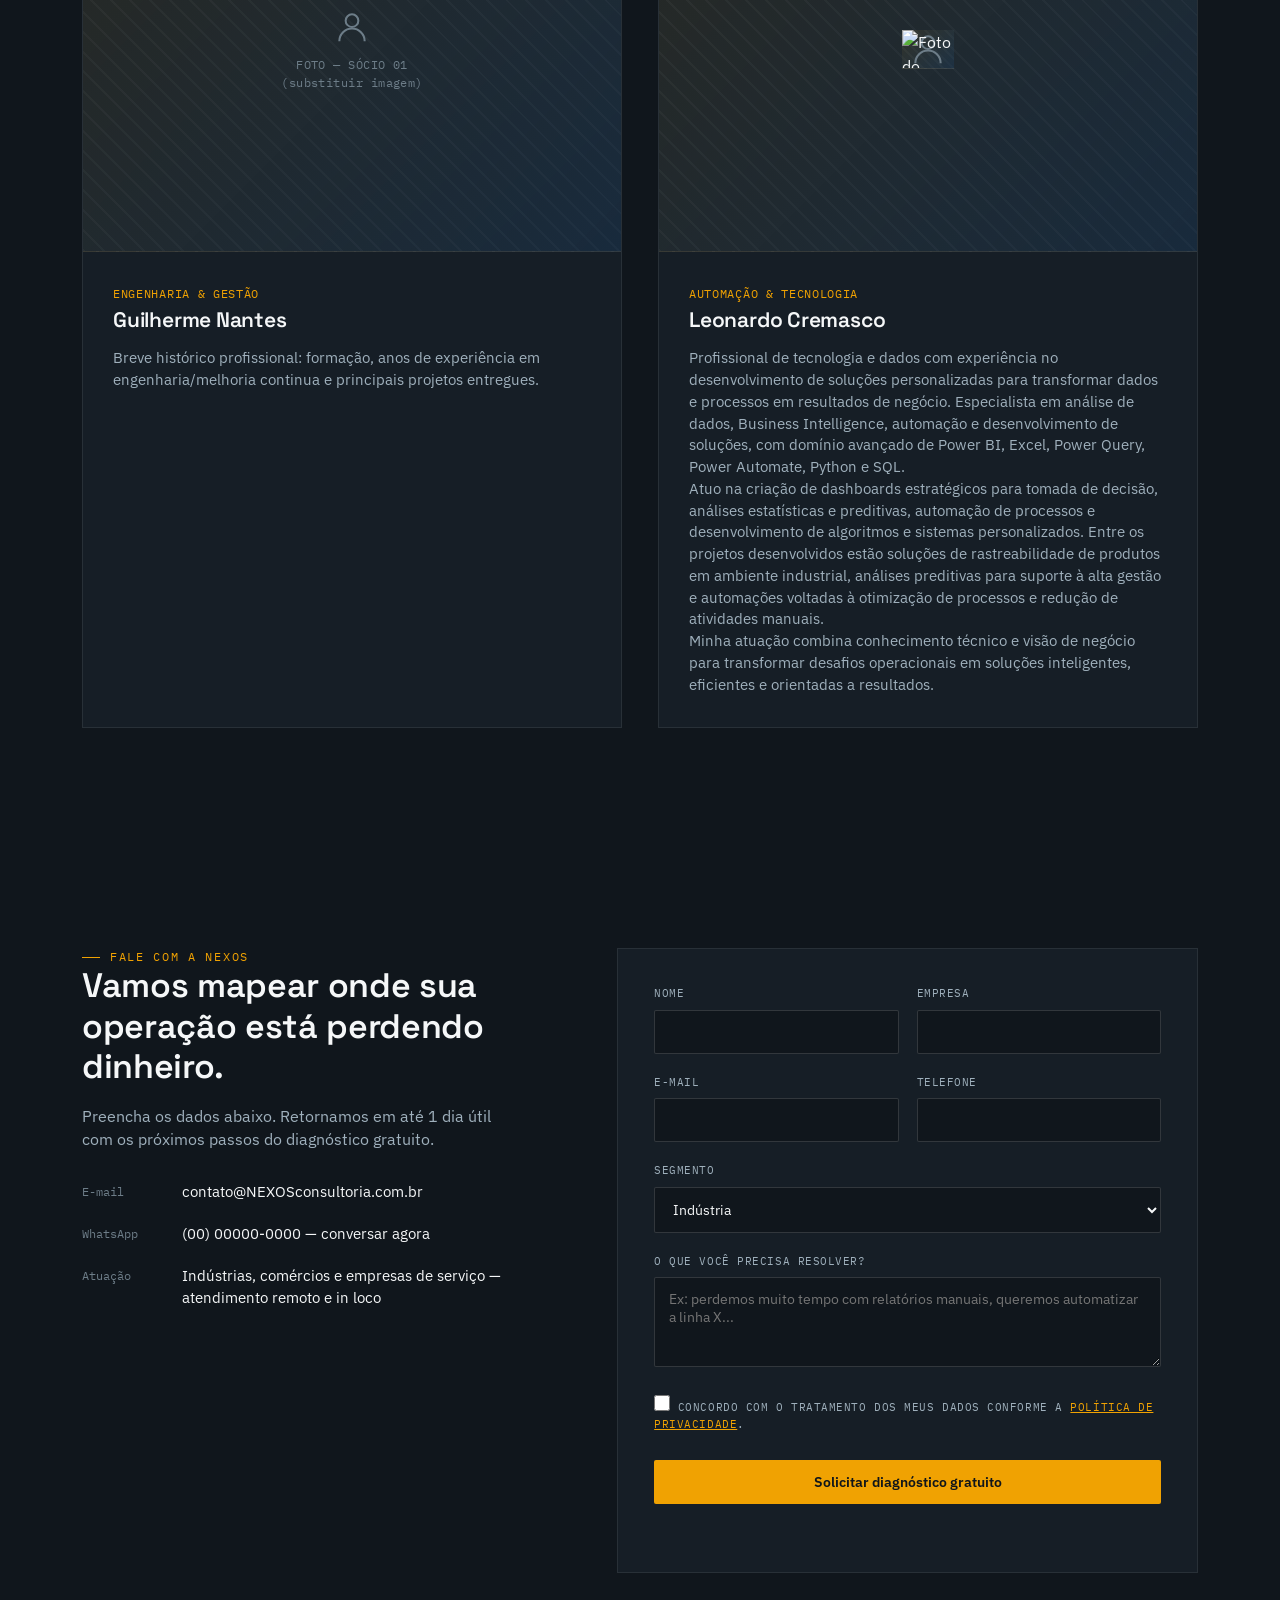
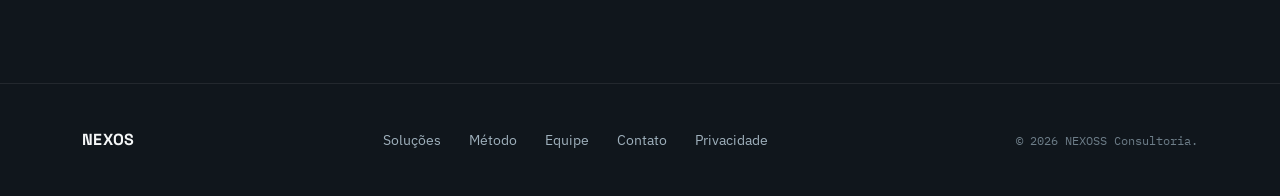
==== commit 415a4344: "socios div - updating" ====
--- a/index.html
+++ b/index.html
@@ -239,21 +239,28 @@
           </div>
           <div class="team-info">
             <span class="role">Engenharia &amp; Gestão</span>
-            <h3>Nome do sócio 1</h3>
+            <h3>Guilherme Nantes</h3>
             <p>Breve histórico profissional: formação, anos de experiência em engenharia/melhoria continua e principais projetos entregues.</p>
           </div>
         </div>
 
         <div class="team-card">
-          <div class="team-photo">
-            <img src="" alt="Foto do sócio 2">
-            <svg class="placeholder-icon" viewBox="0 0 24 24" fill="none" stroke="currentColor" stroke-width="1.3"><circle cx="12" cy="8" r="4"/><path d="M4 21c0-4.4 3.6-8 8-8s8 3.6 8 8"/></svg>
-            <span class="placeholder-txt">FOTO — SÓCIO 02<br>(substituir imagem)</span>
+          <div class="team-photo has-img">
+            <div class="team-photo">
+              <img src="imagens/socio-2.1.jpeg" alt="Foto do sócio 2">
+              <svg class="placeholder-icon" viewBox="0 0 24 24" fill="none" stroke="currentColor" stroke-width="1.3"><circle cx="12" cy="8" r="4"/><path d="M4 21c0-4.4 3.6-8 8-8s8 3.6 8 8"/></svg>
+              <span class="placeholder-txt">FOTO — SÓCIO 02<br>(substituir imagem)</span>
+            </div>
           </div>
           <div class="team-info">
             <span class="role">Automação &amp; Tecnologia</span>
-            <h3>Nome do sócio 2</h3>
-            <p>Breve histórico profissional: formação, anos de experiência em automação/tecnologia e principais projetos entregues.</p>
+            <h3>Leonardo Cremasco</h3>
+            <p>Profissional de tecnologia e dados com experiência no desenvolvimento de soluções personalizadas para transformar dados e processos em resultados de negócio. Especialista em análise de dados, Business Intelligence, automação e desenvolvimento de soluções, com domínio avançado de Power BI, Excel, Power Query, Power Automate, Python e SQL.
+              <br>
+              Atuo na criação de dashboards estratégicos para tomada de decisão, análises estatísticas e preditivas, automação de processos e desenvolvimento de algoritmos e sistemas personalizados. Entre os projetos desenvolvidos estão soluções de rastreabilidade de produtos em ambiente industrial, análises preditivas para suporte à alta gestão e automações voltadas à otimização de processos e redução de atividades manuais.
+              <br>
+              Minha atuação combina conhecimento técnico e visão de negócio para transformar desafios operacionais em soluções inteligentes, eficientes e orientadas a resultados.              
+              </p>
           </div>
         </div>
       </div>
--- a/css/styles.css
+++ b/css/styles.css
@@ -481,3 +481,4 @@
 @media (max-width:560px){
   .whatsapp-float{width:52px;height:52px;bottom:16px;right:16px;}
 }
+  
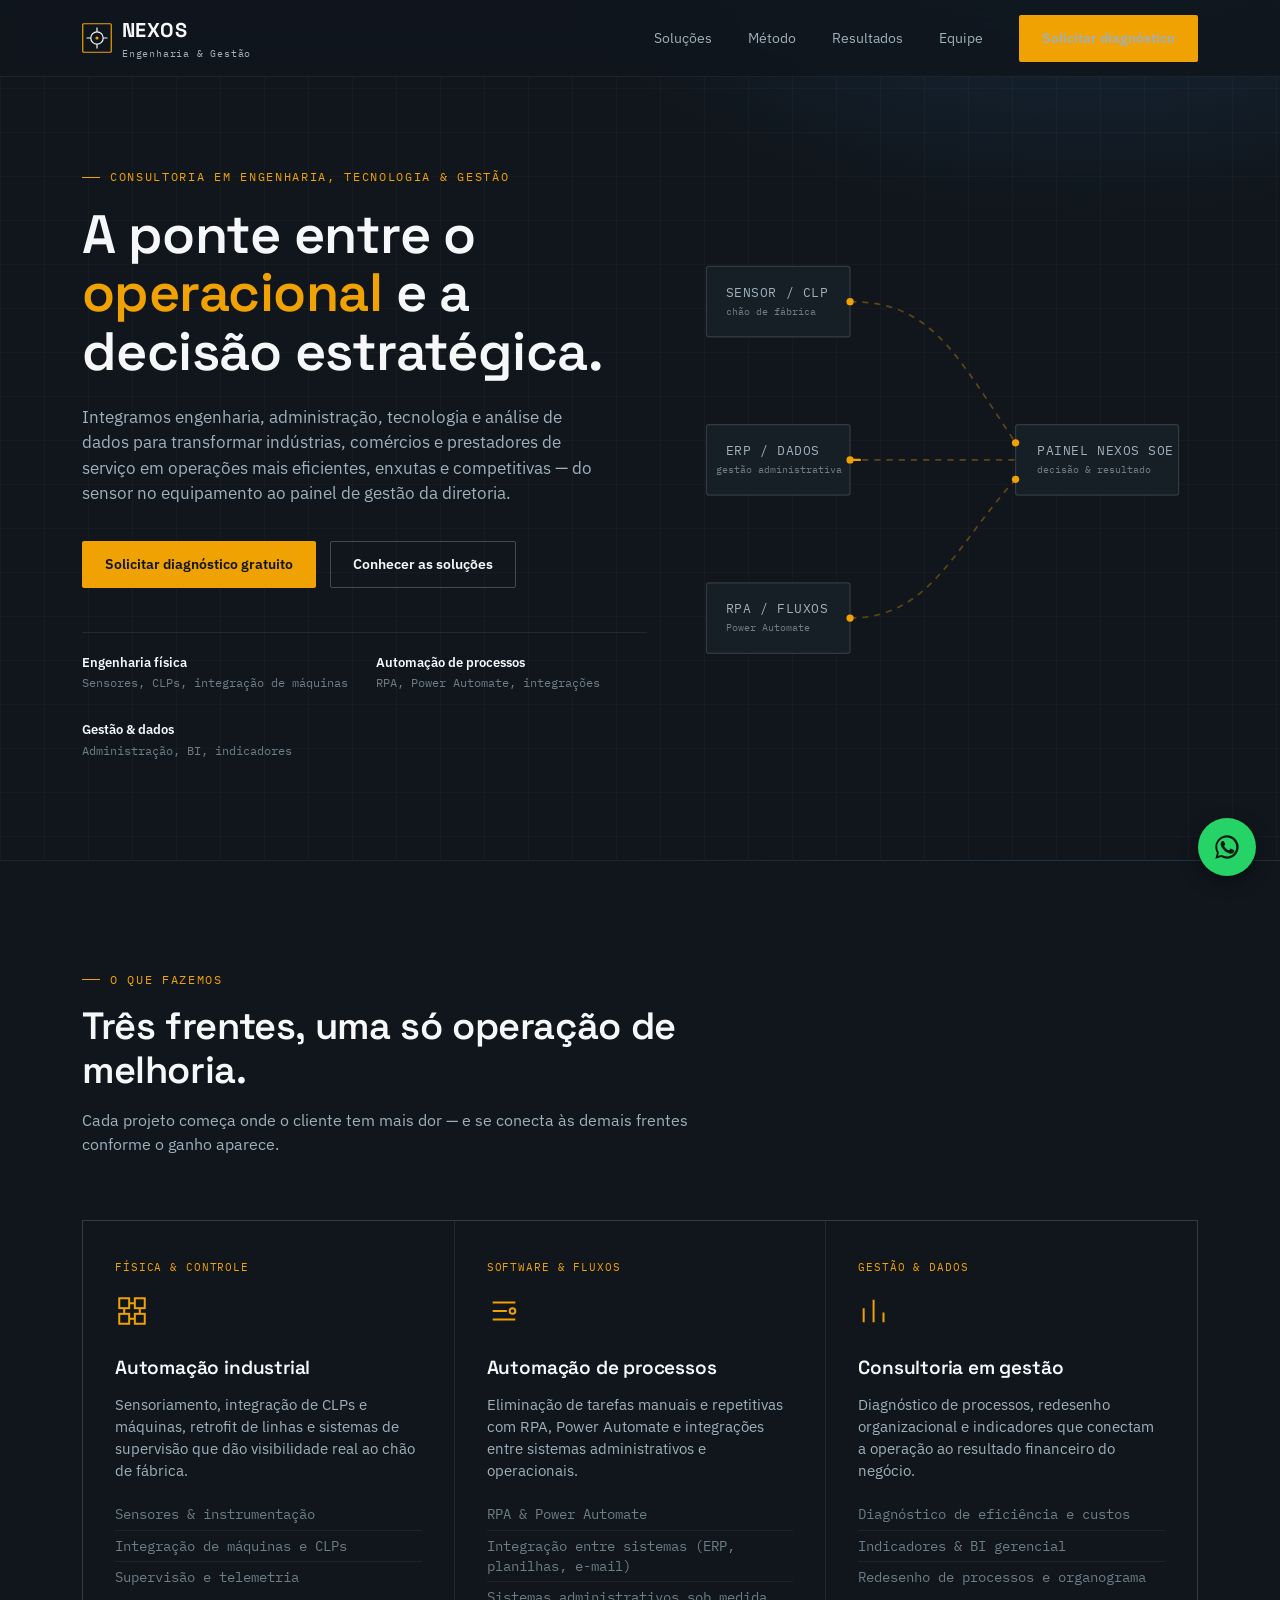
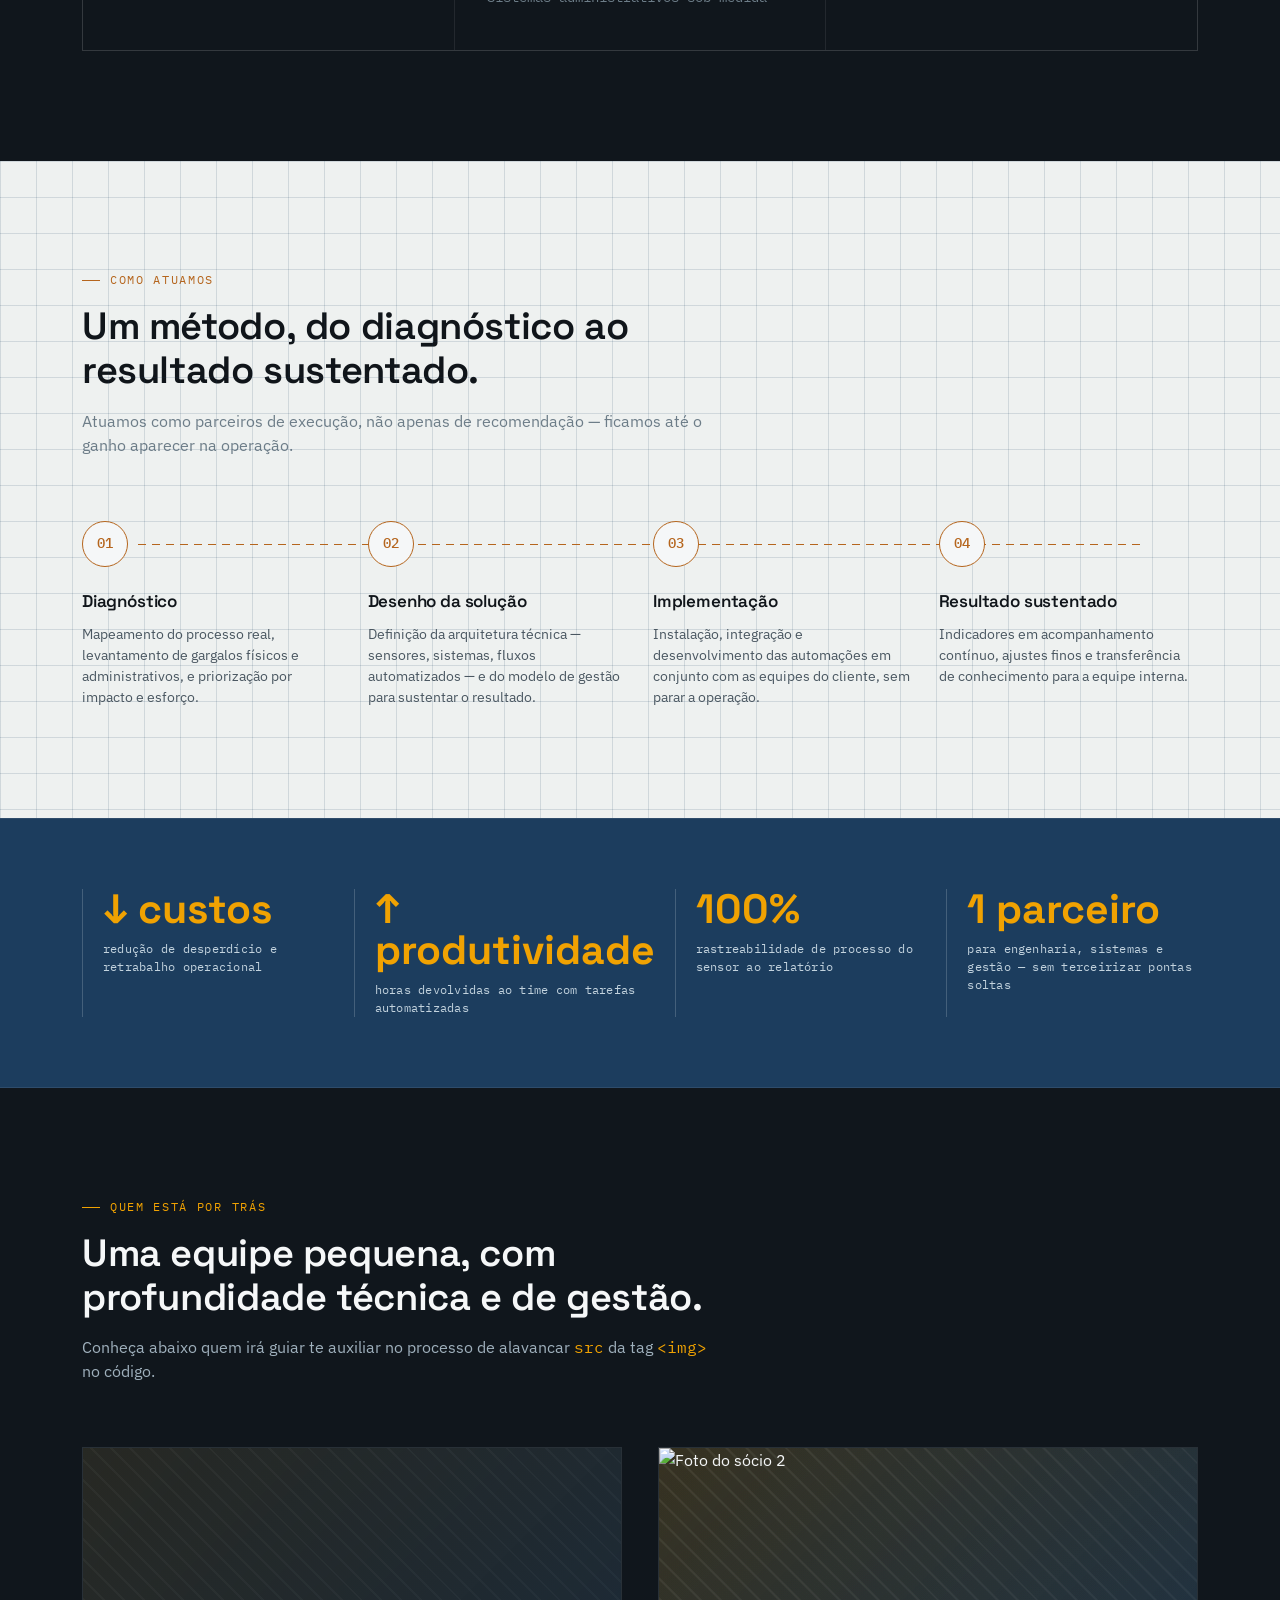
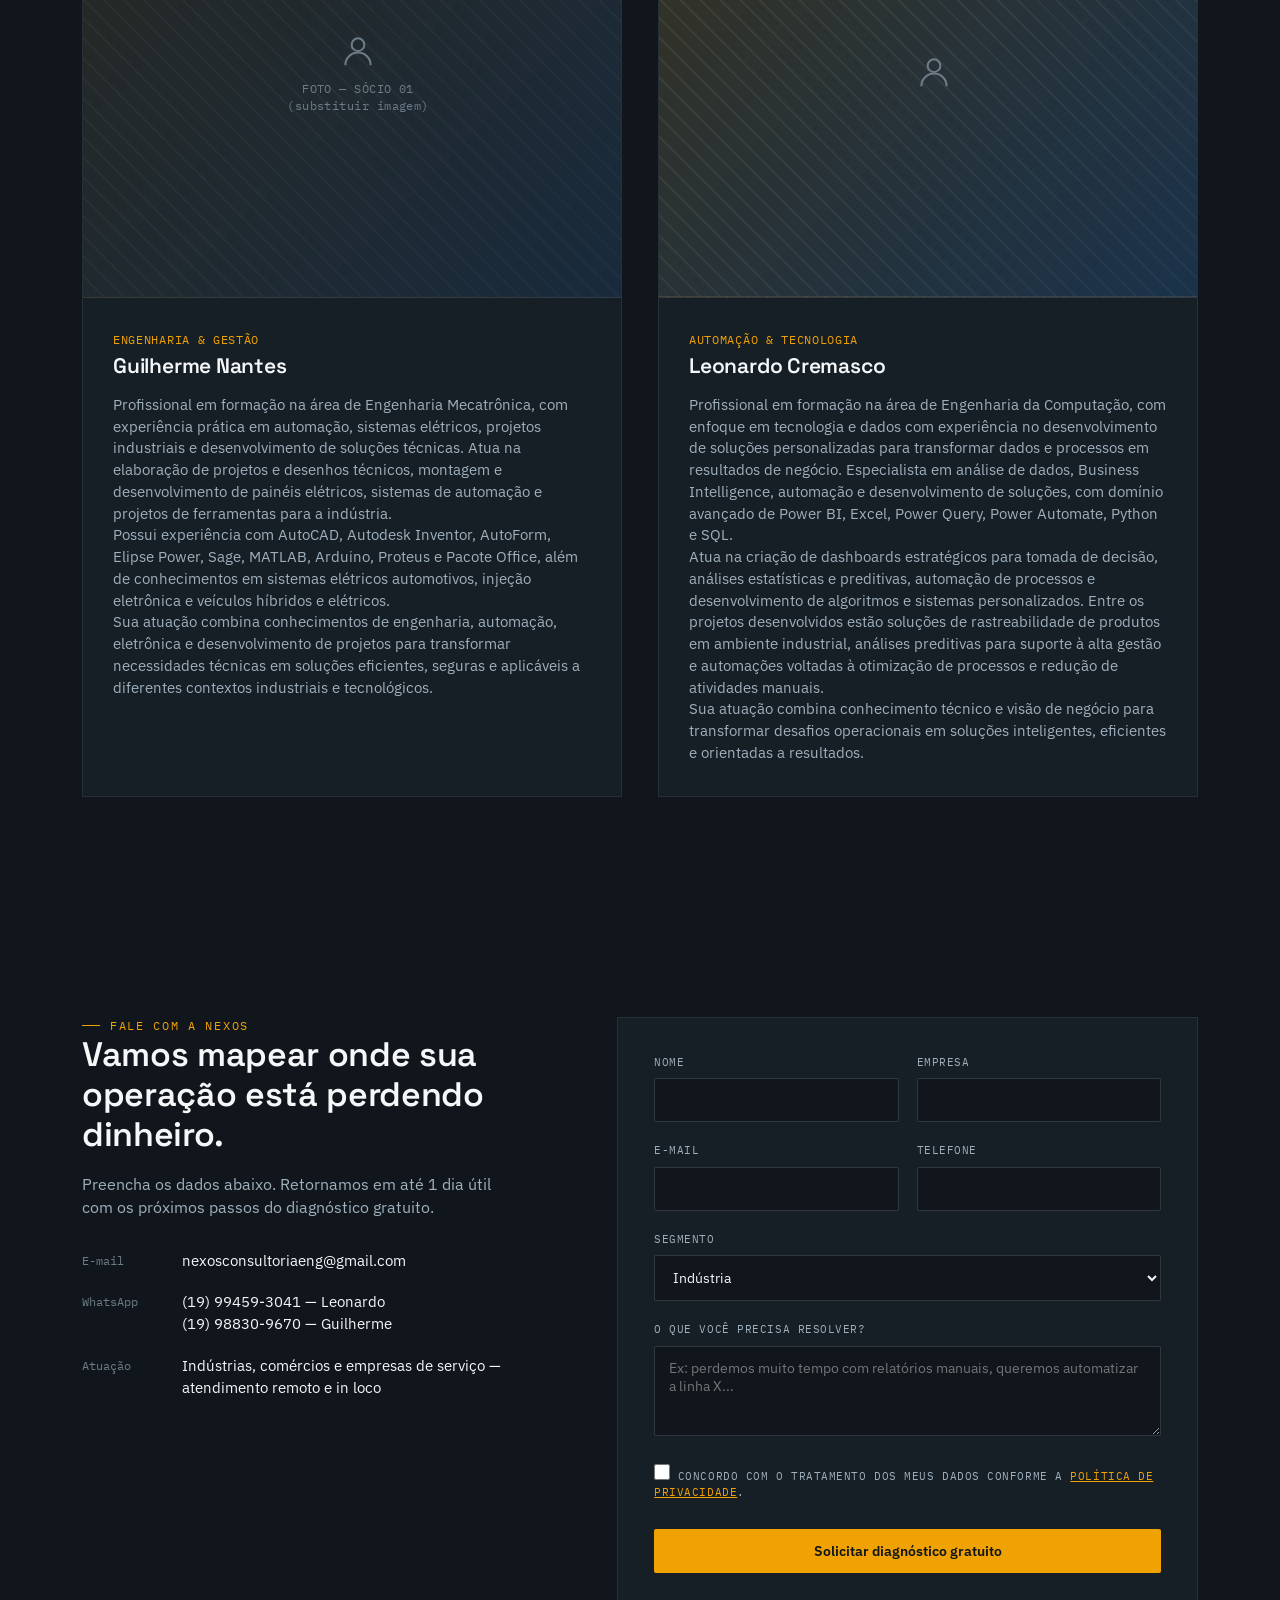
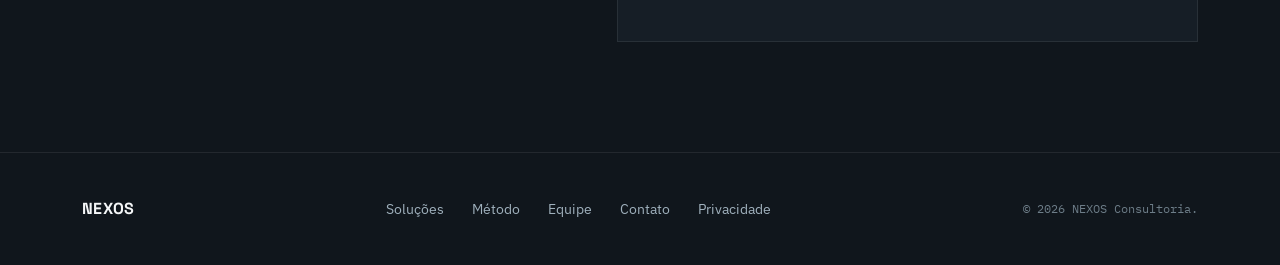
==== commit dba8c302: "profile + contact" ====
--- a/index.html
+++ b/index.html
@@ -84,7 +84,7 @@
           <text class="sch-label-sub" x="32" y="330">Power Automate</text>
 
           <rect class="sch-node-box" x="270" y="160" width="134" height="58" rx="2"/>
-          <text class="sch-label" x="288" y="185">PAINEL NEXOS</text>
+          <text class="sch-label" x="288" y="185">PAINEL NEXOS SOE</text>
           <text class="sch-label-sub" x="288" y="200">decisão &amp; resultado</text>
 
           <!-- connecting lines -->
@@ -226,7 +226,7 @@
       <div class="section-head">
         <span class="eyebrow">Quem está por trás</span>
         <h2>Uma equipe pequena, com profundidade técnica e de gestão.</h2>
-        <p>Substitua os quadros abaixo pelas fotos reais da equipe — basta trocar o <code style="font-family:var(--mono);color:var(--amber);">src</code> da tag <code style="font-family:var(--mono);color:var(--amber);">&lt;img&gt;</code> no código.</p>
+        <p>Conheça abaixo quem irá guiar te auxiliar no processo de alavancar  <code style="font-family:var(--mono);color:var(--amber);">src</code> da tag <code style="font-family:var(--mono);color:var(--amber);">&lt;img&gt;</code> no código.</p>
       </div>
 
       <div class="team-grid">
@@ -240,7 +240,12 @@
           <div class="team-info">
             <span class="role">Engenharia &amp; Gestão</span>
             <h3>Guilherme Nantes</h3>
-            <p>Breve histórico profissional: formação, anos de experiência em engenharia/melhoria continua e principais projetos entregues.</p>
+            <p>Profissional em formação na área de Engenharia Mecatrônica, com experiência prática em automação, sistemas elétricos, projetos industriais e desenvolvimento de soluções técnicas. Atua na elaboração de projetos e desenhos técnicos, montagem e desenvolvimento de painéis elétricos, sistemas de automação e projetos de ferramentas para a indústria.
+              <br>
+              Possui experiência com AutoCAD, Autodesk Inventor, AutoForm, Elipse Power, Sage, MATLAB, Arduino, Proteus e Pacote Office, além de conhecimentos em sistemas elétricos automotivos, injeção eletrônica e veículos híbridos e elétricos.
+              <br>
+              Sua atuação combina conhecimentos de engenharia, automação, eletrônica e desenvolvimento de projetos para transformar necessidades técnicas em soluções eficientes, seguras e aplicáveis a diferentes contextos industriais e tecnológicos.
+              </p>
           </div>
         </div>
 
@@ -255,11 +260,11 @@
           <div class="team-info">
             <span class="role">Automação &amp; Tecnologia</span>
             <h3>Leonardo Cremasco</h3>
-            <p>Profissional de tecnologia e dados com experiência no desenvolvimento de soluções personalizadas para transformar dados e processos em resultados de negócio. Especialista em análise de dados, Business Intelligence, automação e desenvolvimento de soluções, com domínio avançado de Power BI, Excel, Power Query, Power Automate, Python e SQL.
+            <p>Profissional em formação na área de Engenharia da Computação, com enfoque em tecnologia e dados com experiência no desenvolvimento de soluções personalizadas para transformar dados e processos em resultados de negócio. Especialista em análise de dados, Business Intelligence, automação e desenvolvimento de soluções, com domínio avançado de Power BI, Excel, Power Query, Power Automate, Python e SQL.
               <br>
-              Atuo na criação de dashboards estratégicos para tomada de decisão, análises estatísticas e preditivas, automação de processos e desenvolvimento de algoritmos e sistemas personalizados. Entre os projetos desenvolvidos estão soluções de rastreabilidade de produtos em ambiente industrial, análises preditivas para suporte à alta gestão e automações voltadas à otimização de processos e redução de atividades manuais.
+              Atua na criação de dashboards estratégicos para tomada de decisão, análises estatísticas e preditivas, automação de processos e desenvolvimento de algoritmos e sistemas personalizados. Entre os projetos desenvolvidos estão soluções de rastreabilidade de produtos em ambiente industrial, análises preditivas para suporte à alta gestão e automações voltadas à otimização de processos e redução de atividades manuais.
               <br>
-              Minha atuação combina conhecimento técnico e visão de negócio para transformar desafios operacionais em soluções inteligentes, eficientes e orientadas a resultados.              
+              Sua atuação combina conhecimento técnico e visão de negócio para transformar desafios operacionais em soluções inteligentes, eficientes e orientadas a resultados.              
               </p>
           </div>
         </div>
@@ -275,8 +280,8 @@
         <h2>Vamos mapear onde sua operação está perdendo dinheiro.</h2>
         <p>Preencha os dados abaixo. Retornamos em até 1 dia útil com os próximos passos do diagnóstico gratuito.</p>
 
-        <div class="contact-detail"><span class="k">E-mail</span><span>contato@NEXOSconsultoria.com.br</span></div>
-        <div class="contact-detail"><span class="k">WhatsApp</span><span><a href="https://wa.me/5500000000000?text=Ol%C3%A1%2C%20vim%20pelo%20site%20e%20quero%20saber%20mais%20sobre%20a%20NEXOS" target="_blank" rel="noopener">(00) 00000-0000 — conversar agora</a></span></div>
+        <div class="contact-detail"><span class="k">E-mail</span>nexosconsultoriaeng@gmail.com<span></span></div>
+        <div class="contact-detail"><span class="k">WhatsApp</span><span><a href="https://wa.me/5500000000000?text=Ol%C3%A1%2C%20vim%20pelo%20site%20e%20quero%20saber%20mais%20sobre%20a%20NEXOS" target="_blank" rel="noopener">(19) 99459-3041 — Leonardo<br>(19) 98830-9670 — Guilherme</a></span></div>
         <div class="contact-detail"><span class="k">Atuação</span><span>Indústrias, comércios e empresas de serviço — atendimento remoto e in loco</span></div>
       </div>
 
@@ -347,7 +352,7 @@
       <a href="#contato">Contato</a>
       <a href="politica-de-privacidade.html">Privacidade</a>
     </div>
-    <span class="footer-note">© 2026 NEXOSS Consultoria.</span>
+    <span class="footer-note">© 2026 NEXOS Consultoria.</span>
   </div>
 </footer>
 
--- a/css/styles.css
+++ b/css/styles.css
@@ -291,7 +291,9 @@
   overflow:hidden;
 }
 .team-photo{
-  aspect-ratio:4/3;
+  aspect-ratio:unset;
+  height:450px;
+  width: 550px;
   background:
     linear-gradient(135deg, rgba(240,162,2,0.08), rgba(28,61,94,0.4)),
     repeating-linear-gradient(45deg, rgba(255,255,255,0.035) 0 2px, transparent 2px 14px);
@@ -301,7 +303,9 @@
   position:relative;
   border-bottom:1px solid rgba(255,255,255,0.08);
 }
-.team-photo img{position:absolute;inset:0;width:100%;height:100%;object-fit:cover;display:none;}
+.team-photo img{position:absolute;inset:0;width:100%;height:100%;object-fit:cover;display:none;
+object-position: center top;
+}
 .team-photo.has-img img{display:block;}
 .team-photo.has-img .placeholder-txt{display:none;}
 .placeholder-txt{
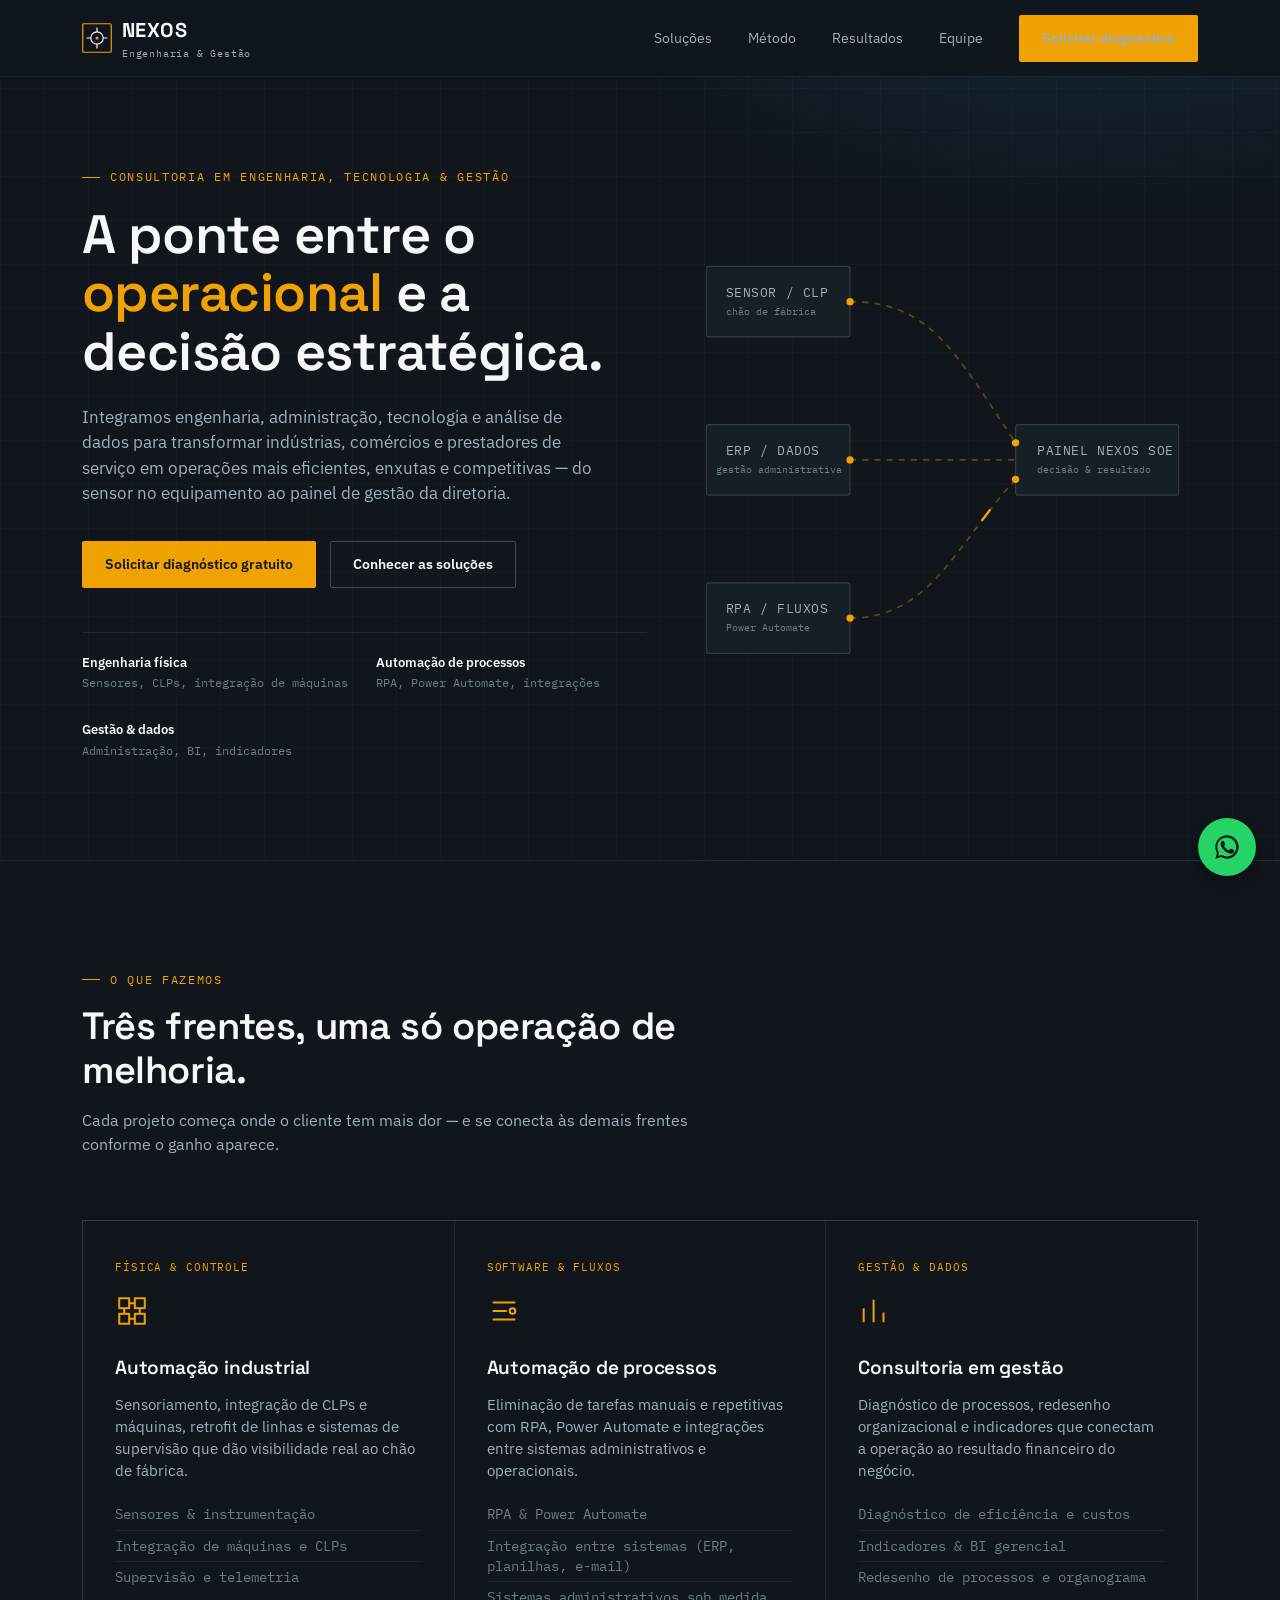
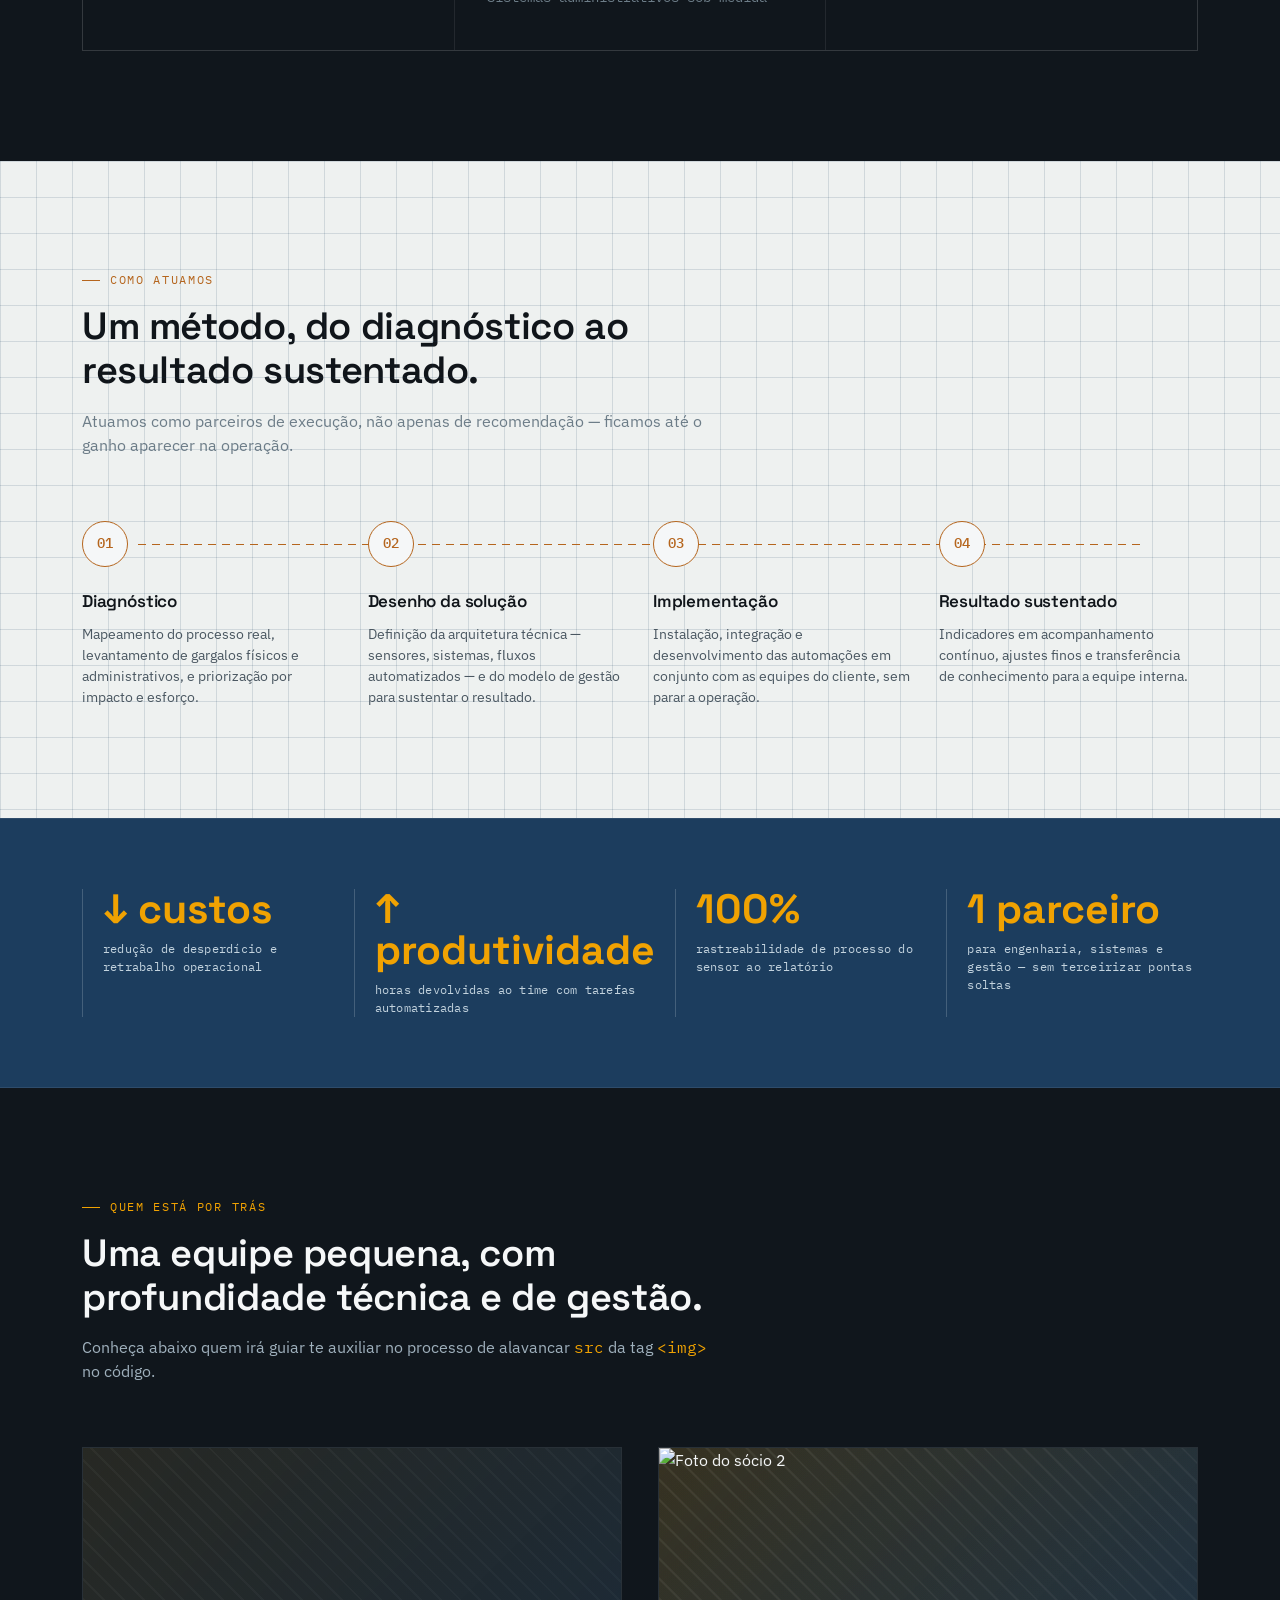
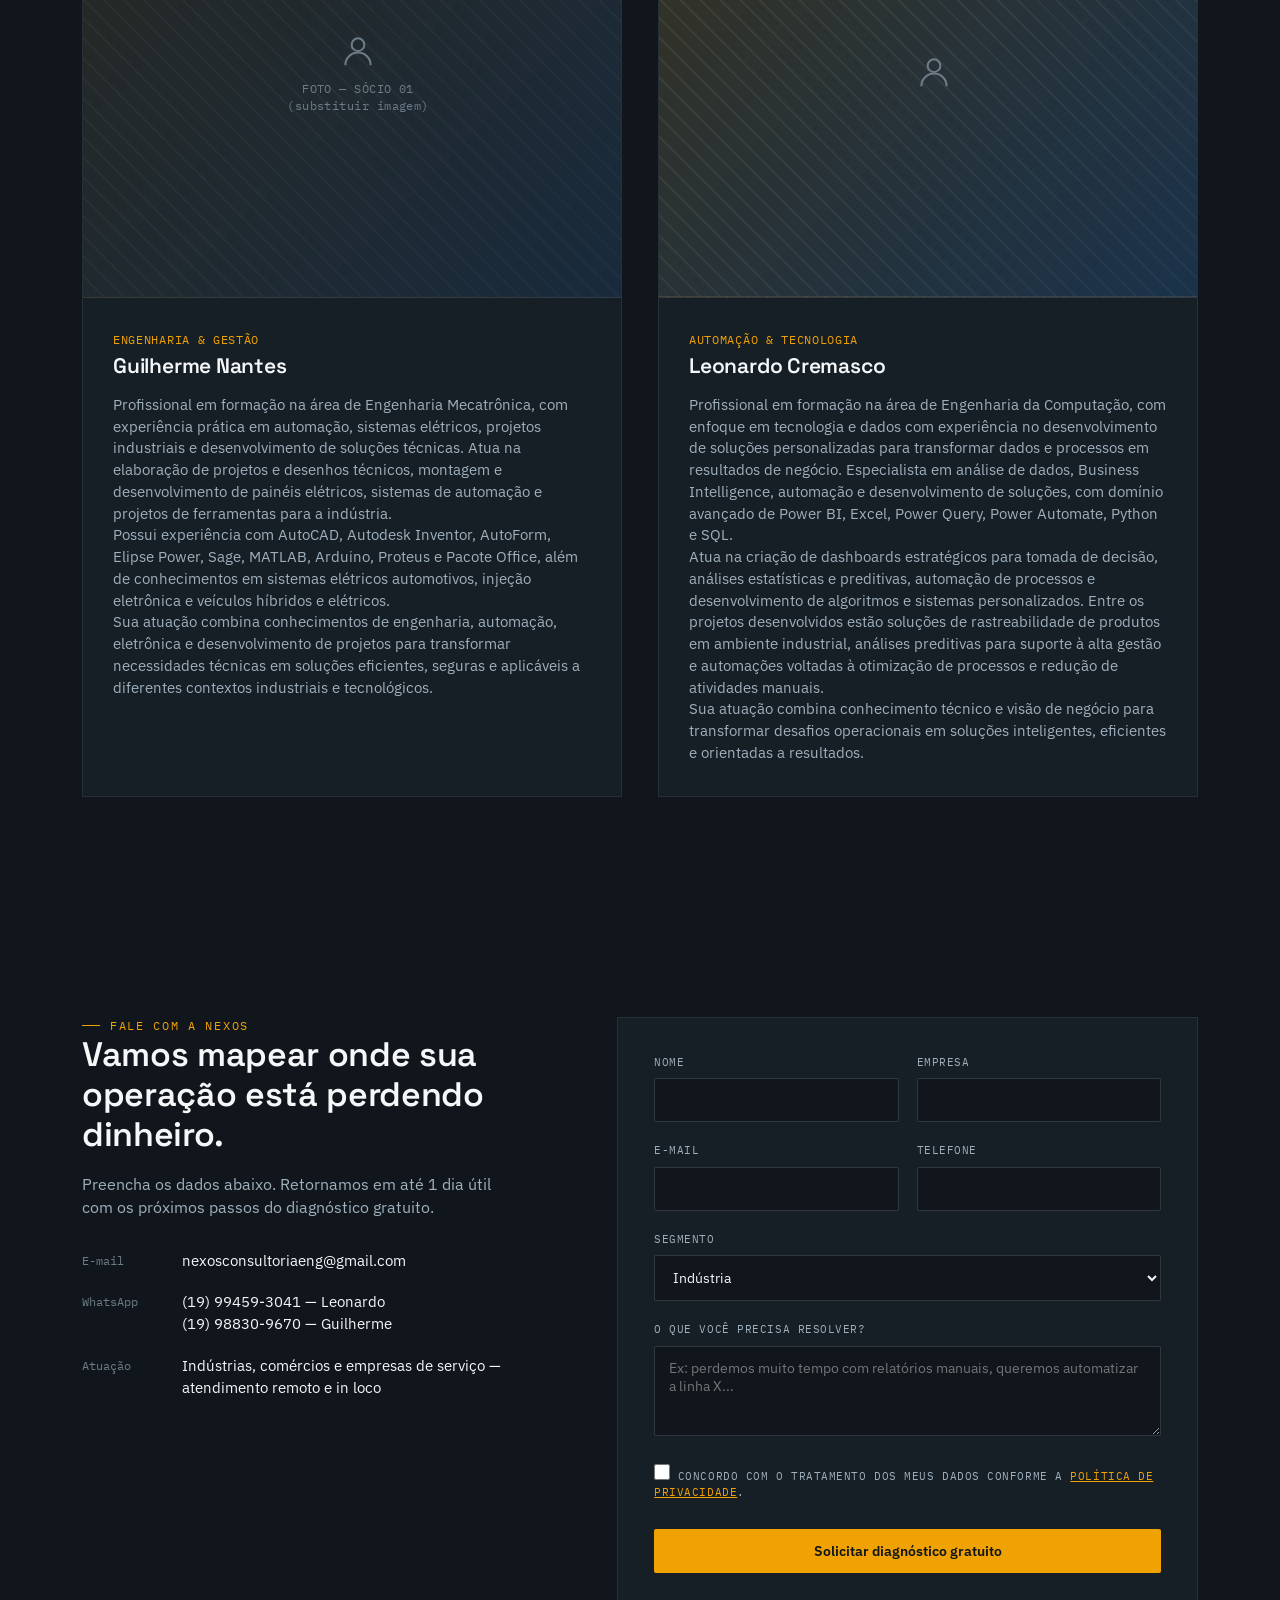
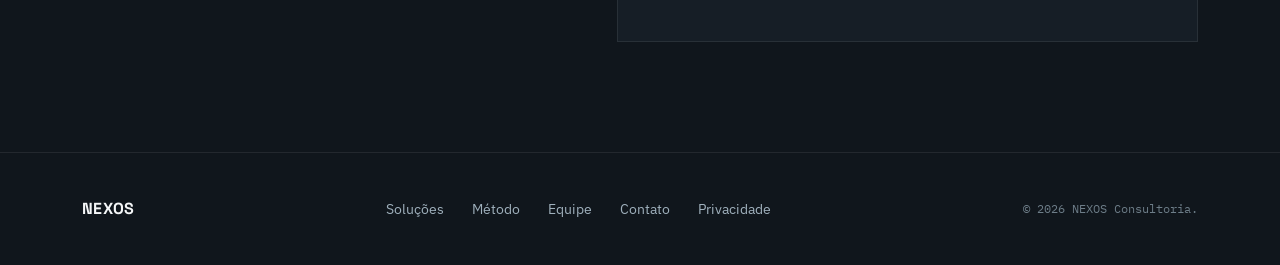
==== commit 2230f9ab: "ajustando contato wpp" ====
--- a/index.html
+++ b/index.html
@@ -281,7 +281,7 @@
         <p>Preencha os dados abaixo. Retornamos em até 1 dia útil com os próximos passos do diagnóstico gratuito.</p>
 
         <div class="contact-detail"><span class="k">E-mail</span>nexosconsultoriaeng@gmail.com<span></span></div>
-        <div class="contact-detail"><span class="k">WhatsApp</span><span><a href="https://wa.me/5500000000000?text=Ol%C3%A1%2C%20vim%20pelo%20site%20e%20quero%20saber%20mais%20sobre%20a%20NEXOS" target="_blank" rel="noopener">(19) 99459-3041 — Leonardo<br>(19) 98830-9670 — Guilherme</a></span></div>
+        <div class="contact-detail"><span class="k">WhatsApp</span><span><a href="https://wa.me/5519988309670?text=Ol%C3%A1%2C%20vim%20pelo%20site%20e%20quero%20saber%20mais%20sobre%20a%20NEXOS" target="_blank" rel="noopener">(19) 99459-3041 — Leonardo<br>(19) 98830-9670 — Guilherme</a></span></div>
         <div class="contact-detail"><span class="k">Atuação</span><span>Indústrias, comércios e empresas de serviço — atendimento remoto e in loco</span></div>
       </div>
 
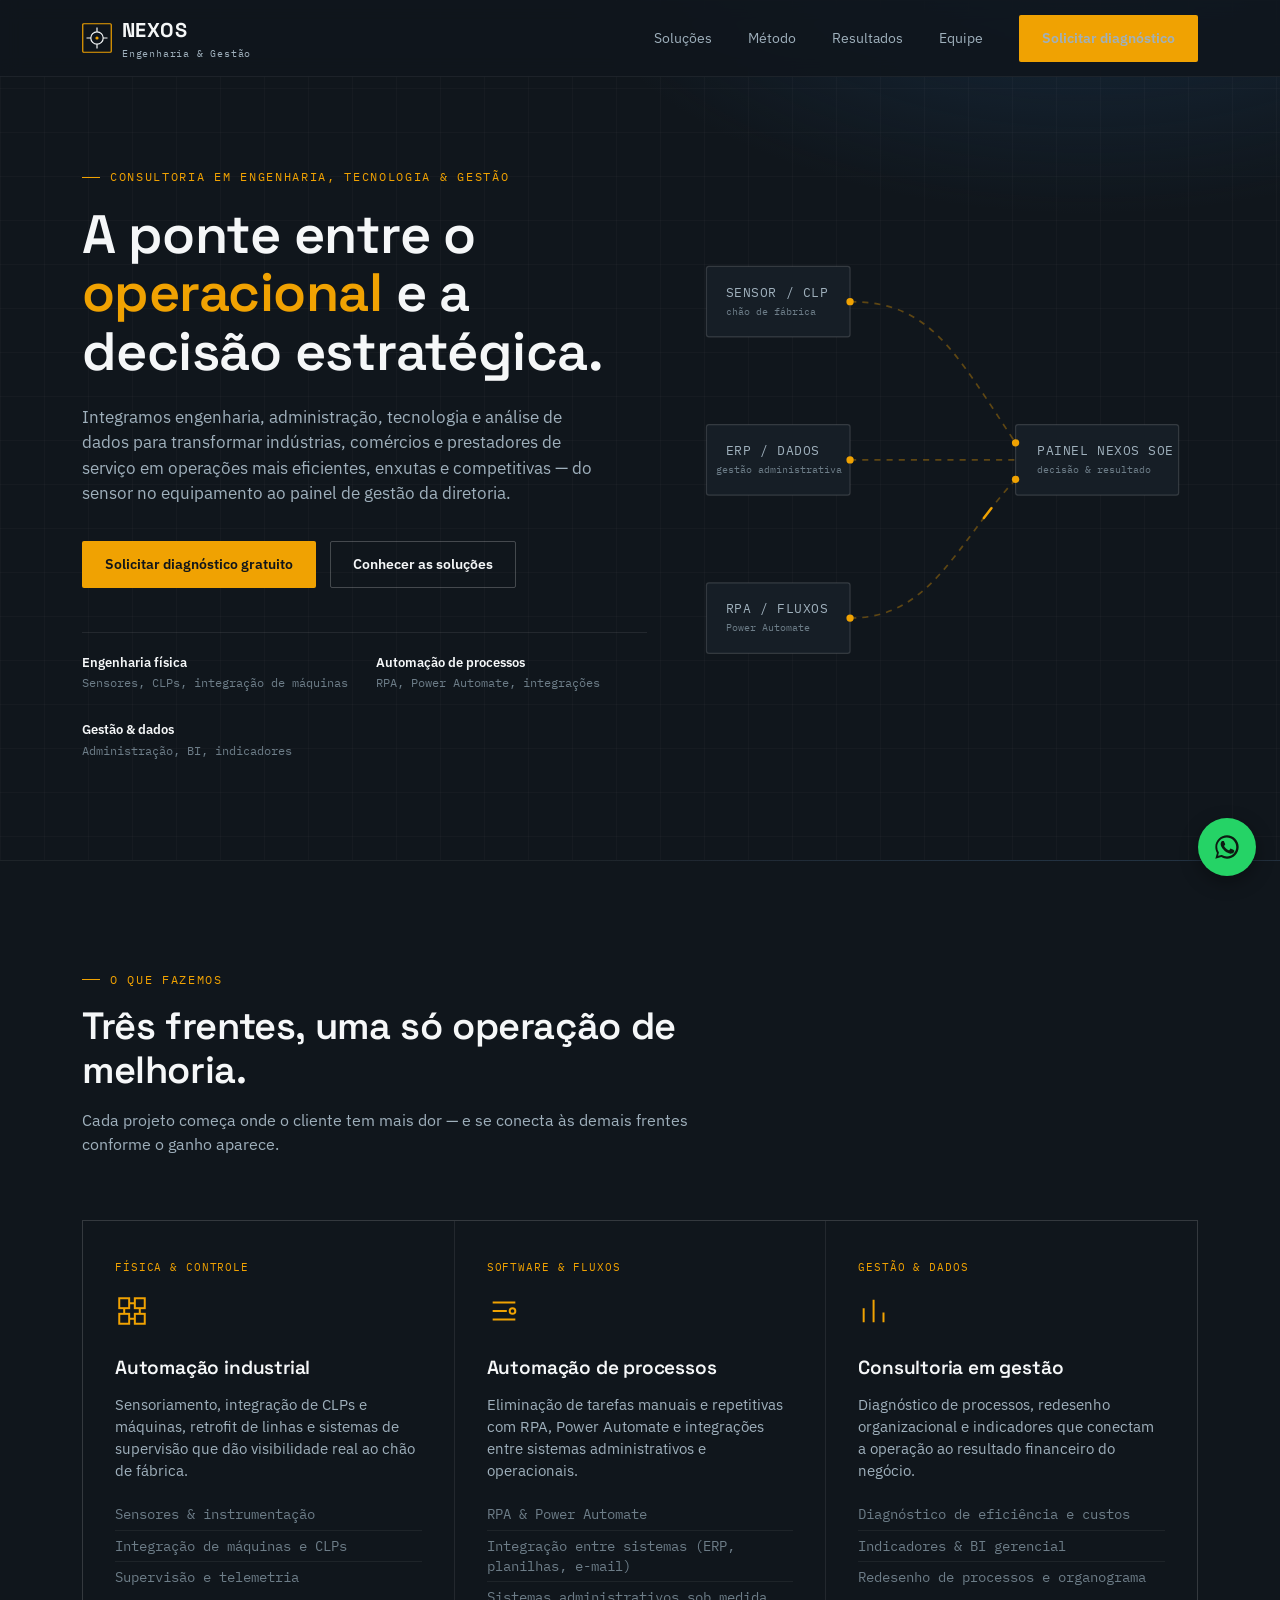
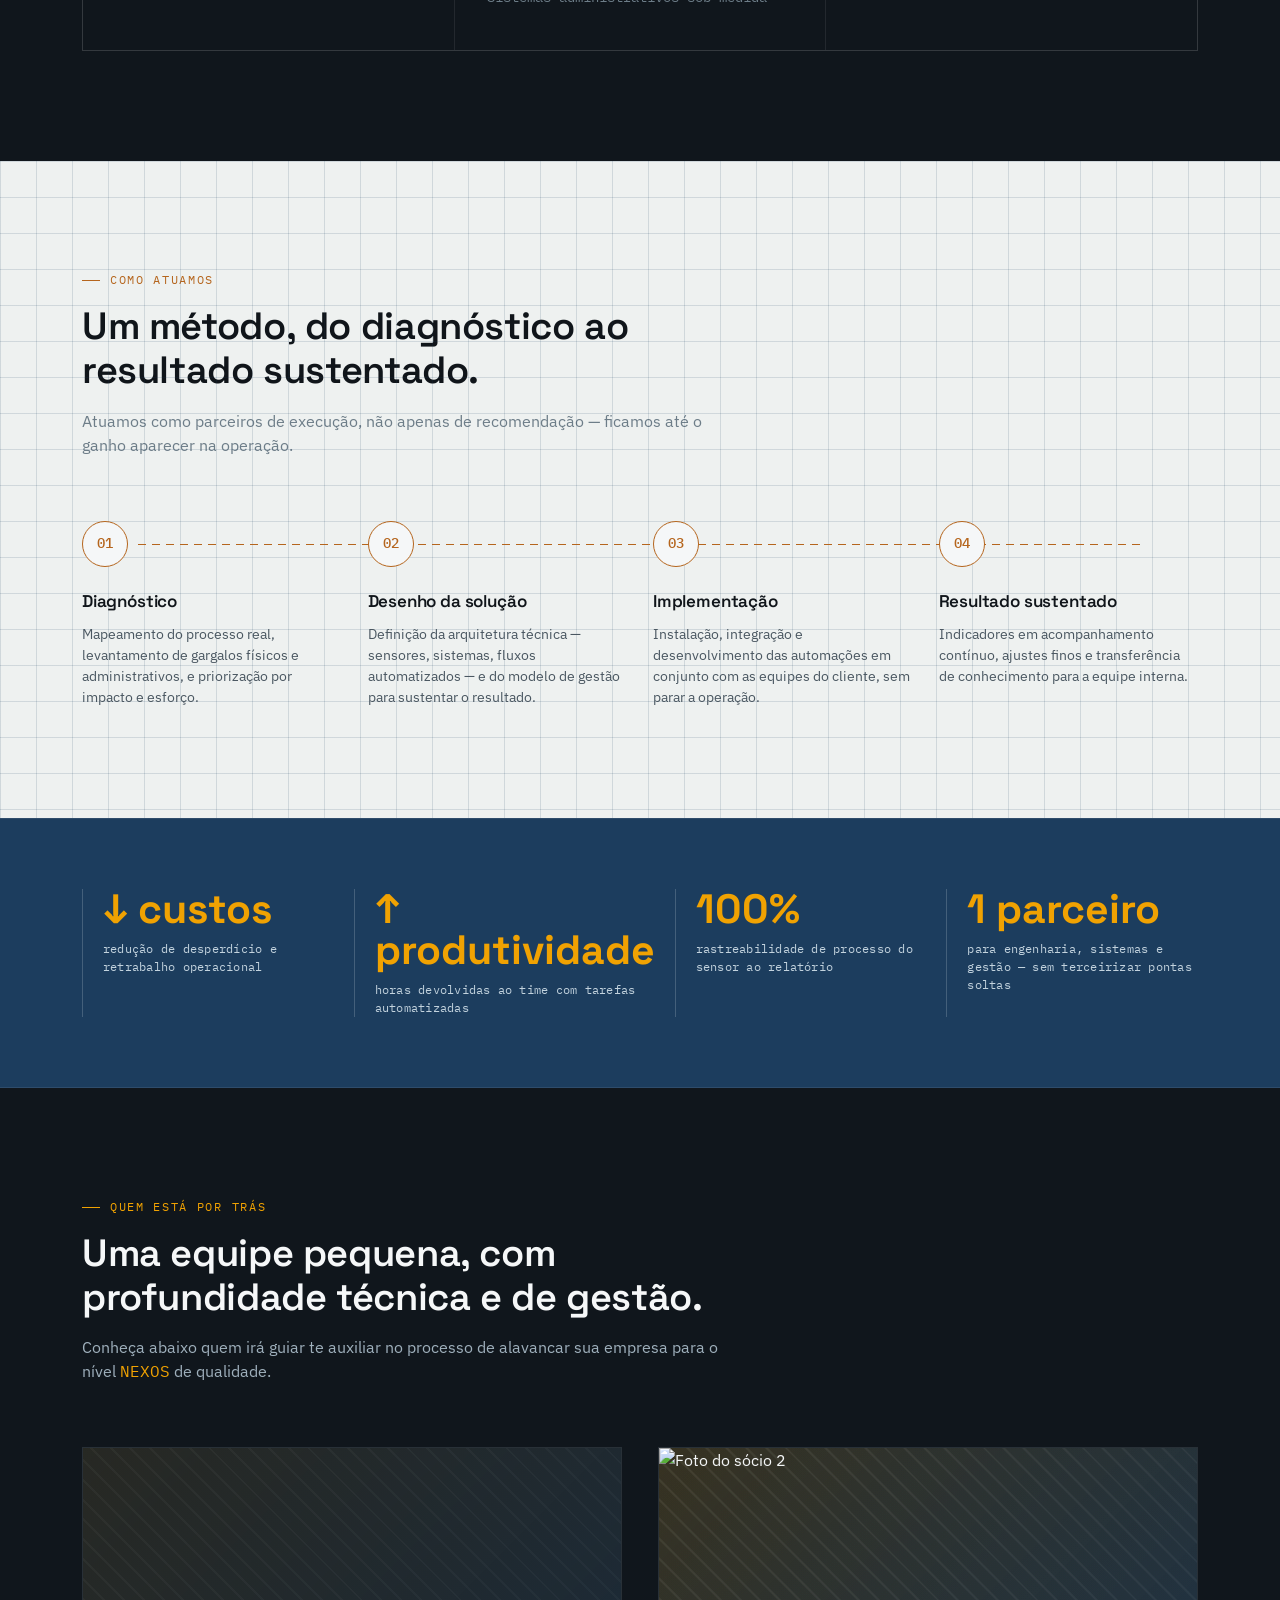
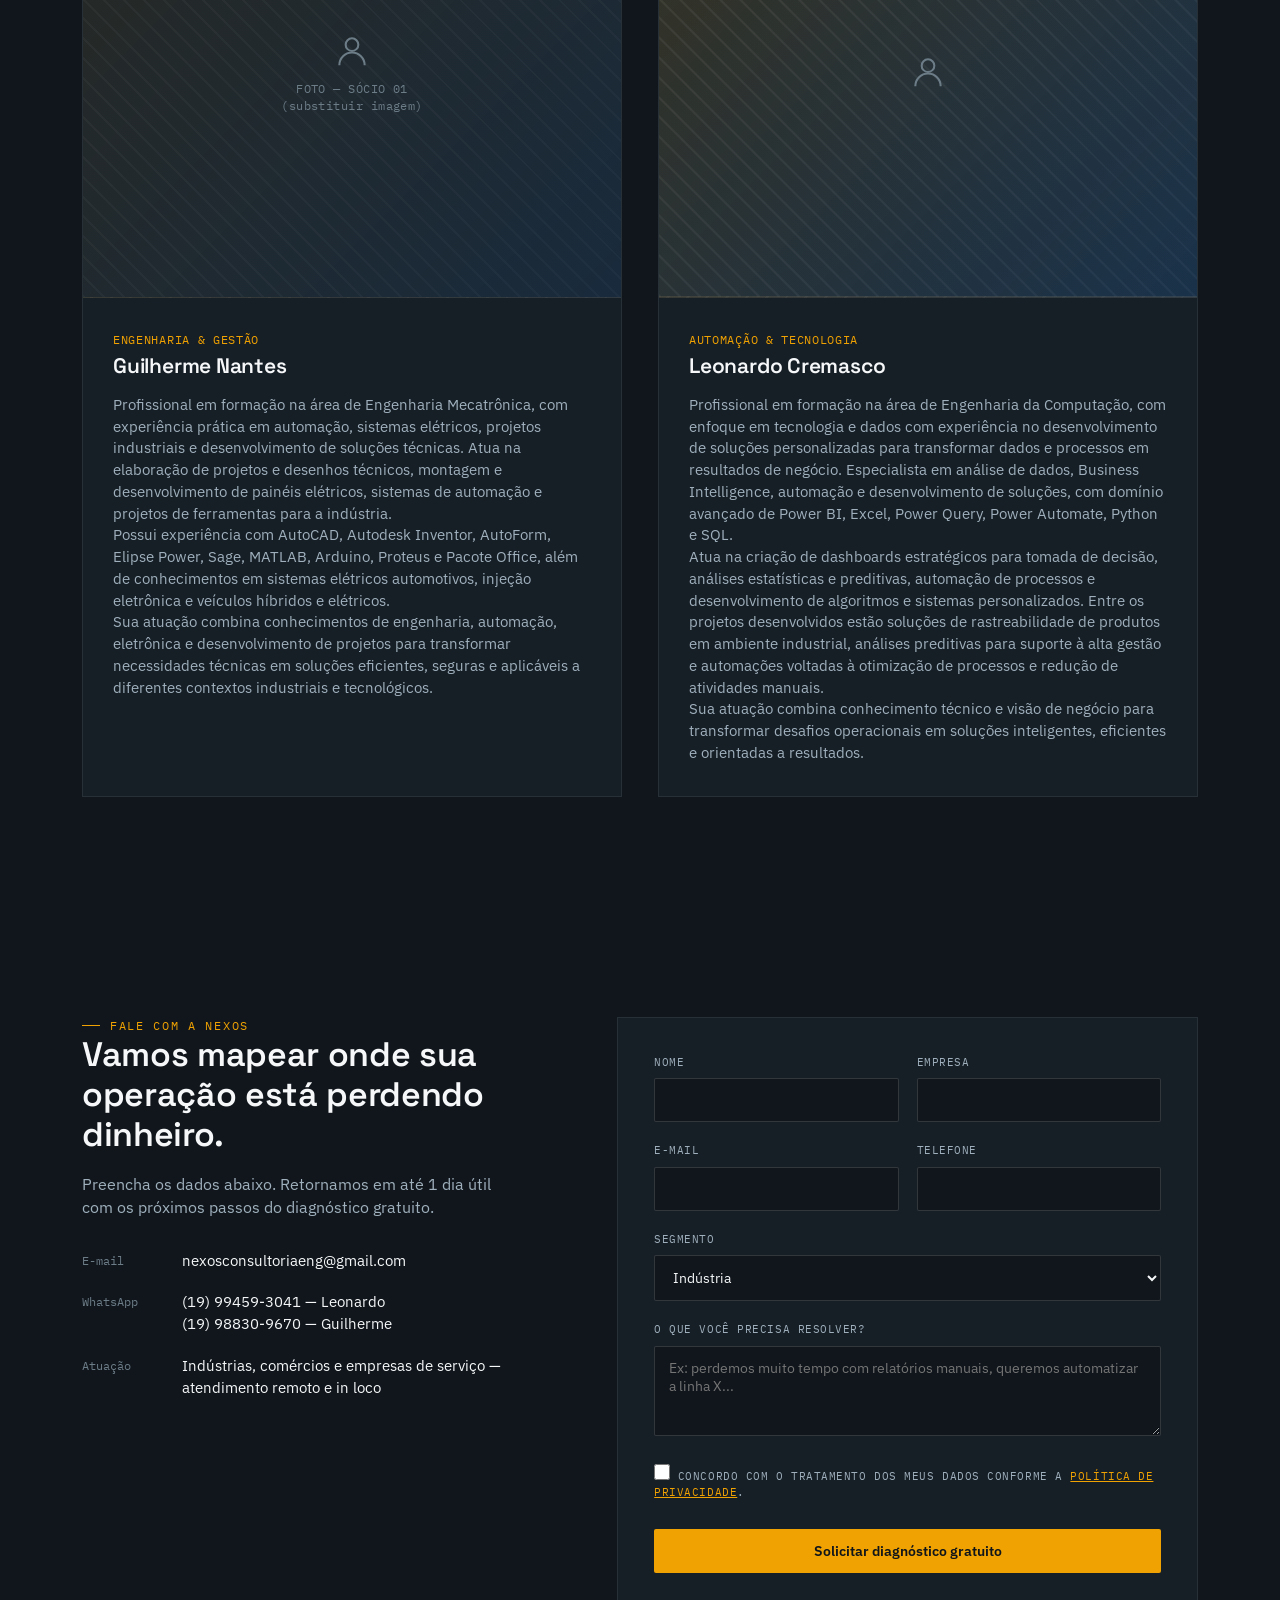
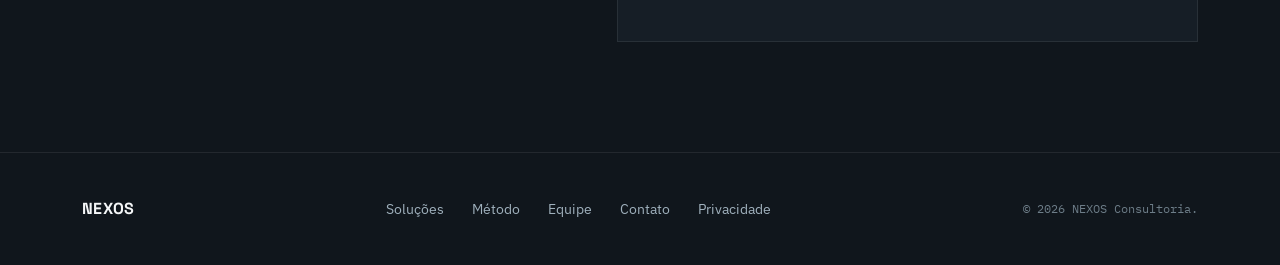
==== commit c64d1b20: "Update index.html" ====
--- a/index.html
+++ b/index.html
@@ -226,7 +226,7 @@
       <div class="section-head">
         <span class="eyebrow">Quem está por trás</span>
         <h2>Uma equipe pequena, com profundidade técnica e de gestão.</h2>
-        <p>Conheça abaixo quem irá guiar te auxiliar no processo de alavancar  <code style="font-family:var(--mono);color:var(--amber);">src</code> da tag <code style="font-family:var(--mono);color:var(--amber);">&lt;img&gt;</code> no código.</p>
+        <p>Conheça abaixo quem irá guiar te auxiliar no processo de alavancar sua empresa para o nível  <code style="font-family:var(--mono);color:var(--amber);">NEXOS</code> de qualidade.</p>
       </div>
 
       <div class="team-grid">
@@ -337,7 +337,7 @@
 </main>
 
 <!-- Botão flutuante do WhatsApp -->
-<a href="https://wa.me/5500000000000?text=Ol%C3%A1%2C%20vim%20pelo%20site%20e%20quero%20saber%20mais%20sobre%20a%20NEXOS"
+<a href="https://wa.me/5519988309670?text=Ol%C3%A1%2C%20vim%20pelo%20site%20e%20quero%20saber%20mais%20sobre%20a%20NEXOS"
    target="_blank" rel="noopener" class="whatsapp-float" aria-label="Conversar no WhatsApp">
   <svg viewBox="0 0 24 24" width="28" height="28" fill="currentColor"><path d="M17.47 14.38c-.28-.14-1.67-.82-1.93-.92-.26-.1-.45-.14-.64.14-.19.28-.73.92-.9 1.11-.16.19-.33.21-.61.07-.28-.14-1.18-.44-2.25-1.4-.83-.74-1.4-1.66-1.56-1.94-.16-.28-.02-.43.12-.57.13-.13.28-.33.42-.5.14-.16.19-.28.28-.47.09-.19.05-.35-.02-.5-.07-.14-.64-1.56-.88-2.13-.23-.56-.47-.48-.64-.49-.16-.01-.35-.01-.54-.01-.19 0-.5.07-.76.35-.26.28-1 1-1 2.42 0 1.43 1.03 2.82 1.17 3.01.14.19 2.03 3.1 4.92 4.35.69.3 1.22.47 1.64.61.69.22 1.32.19 1.81.11.55-.08 1.67-.68 1.91-1.35.24-.66.24-1.22.16-1.34-.07-.12-.26-.19-.54-.33z"/><path d="M12.02 2C6.5 2 2.02 6.48 2.02 12c0 1.85.5 3.58 1.36 5.07L2 22l5.06-1.33A9.95 9.95 0 0 0 12.02 22C17.53 22 22 17.52 22 12S17.53 2 12.02 2zm0 18.15c-1.6 0-3.1-.43-4.4-1.19l-.32-.19-3.01.79.8-2.93-.2-.3a8.14 8.14 0 0 1-1.27-4.33c0-4.5 3.66-8.15 8.16-8.15 4.35 0 8.15 3.55 8.15 8.15 0 4.5-3.65 8.15-8.15 8.15z"/></svg>
 </a>
--- a/css/styles.css
+++ b/css/styles.css
@@ -293,7 +293,7 @@
 .team-photo{
   aspect-ratio:unset;
   height:450px;
-  width: 550px;
+  width: 100%;
   background:
     linear-gradient(135deg, rgba(240,162,2,0.08), rgba(28,61,94,0.4)),
     repeating-linear-gradient(45deg, rgba(255,255,255,0.035) 0 2px, transparent 2px 14px);
@@ -433,6 +433,7 @@
   form{padding:24px;}
   .team-info{padding:22px 20px 26px;}
   .footer-grid{flex-direction:column;align-items:flex-start;text-align:left;}
+  .team-photo{height:280px;}
 }
 
 /* ---------- CONSENT CHECKBOX ---------- */
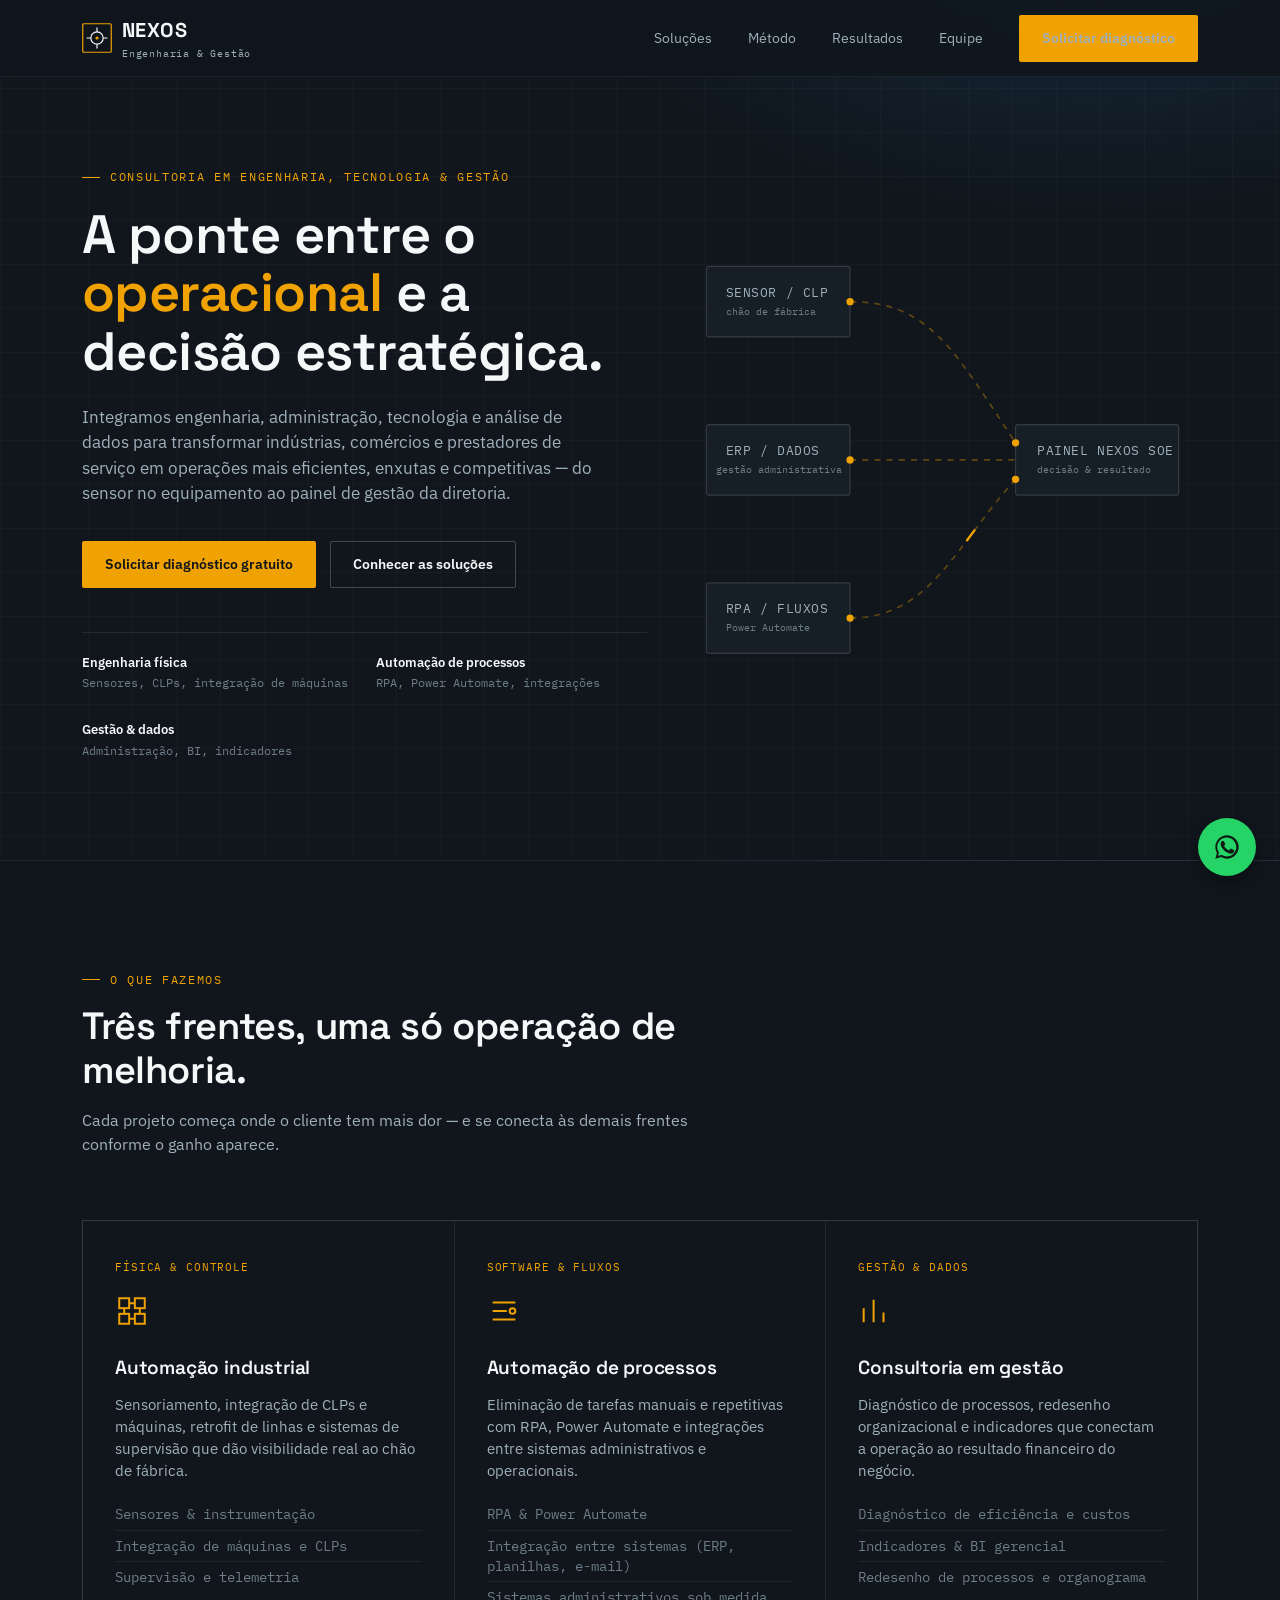
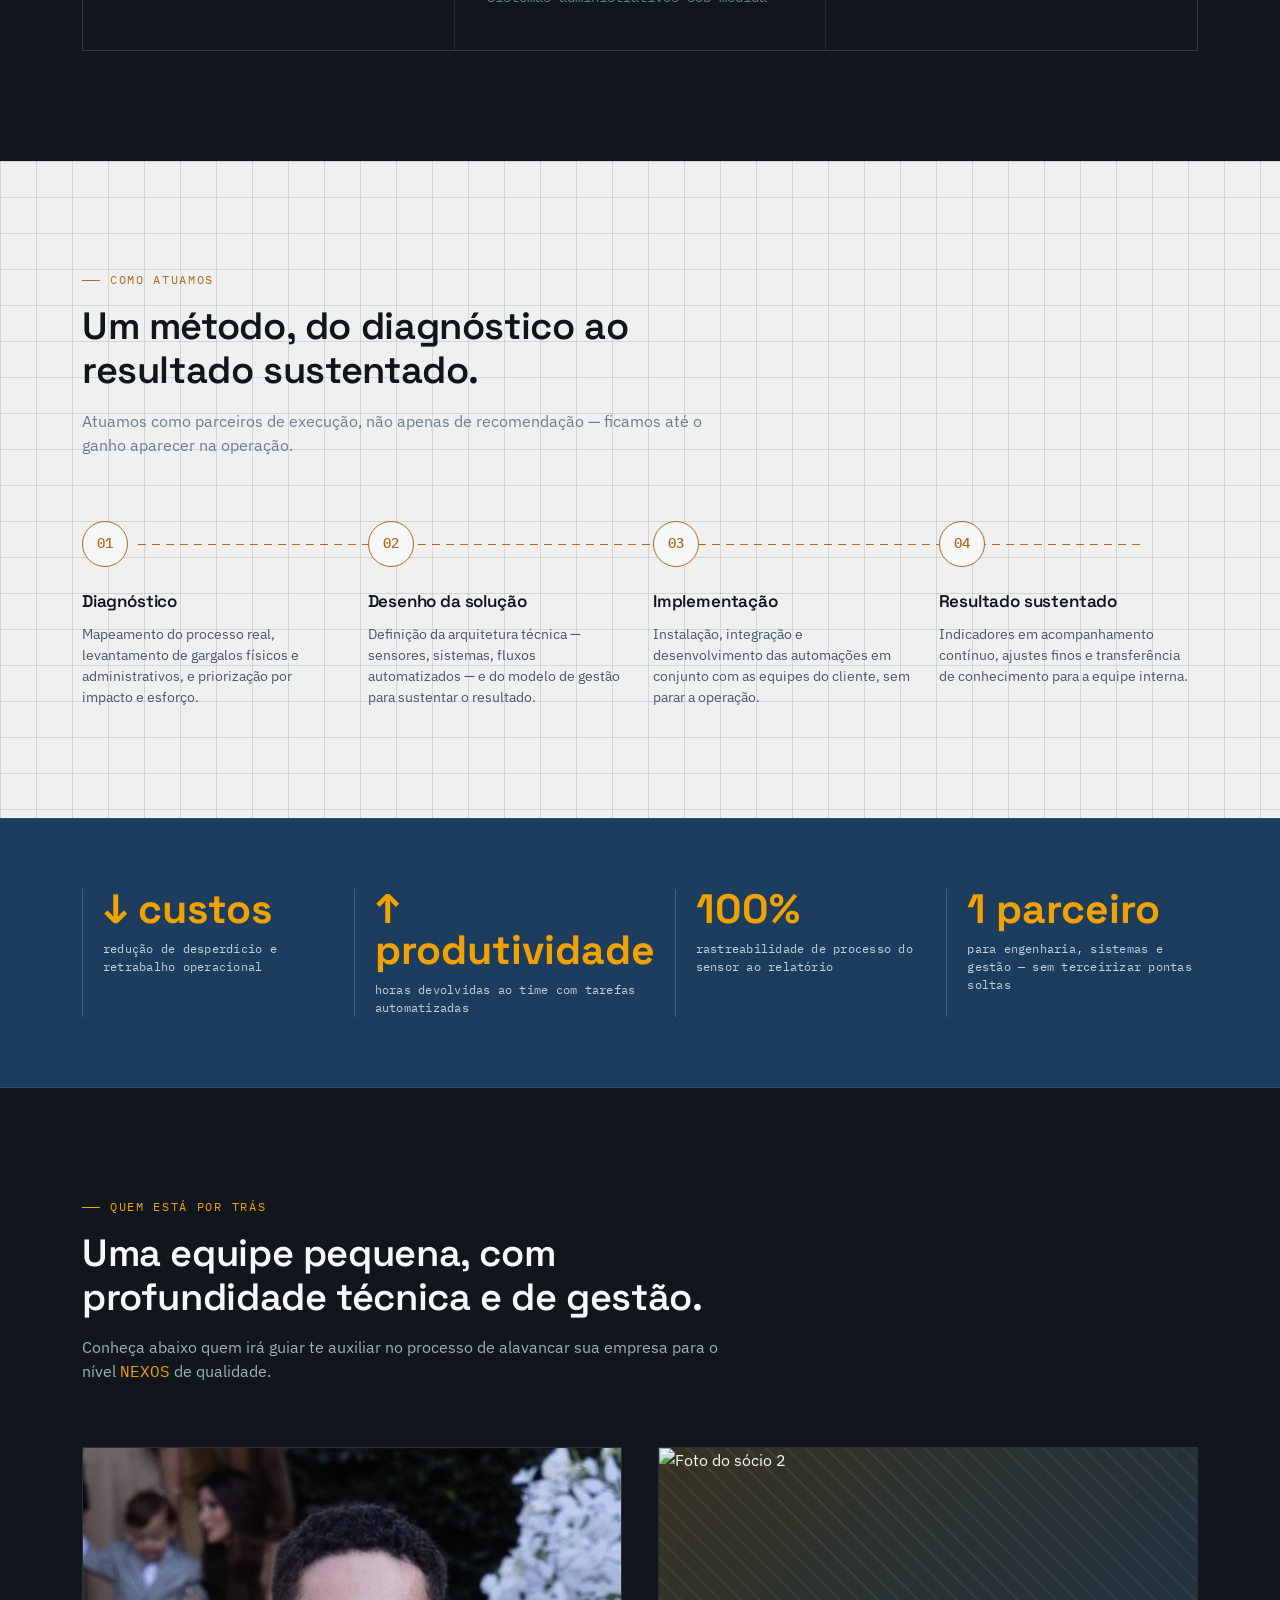
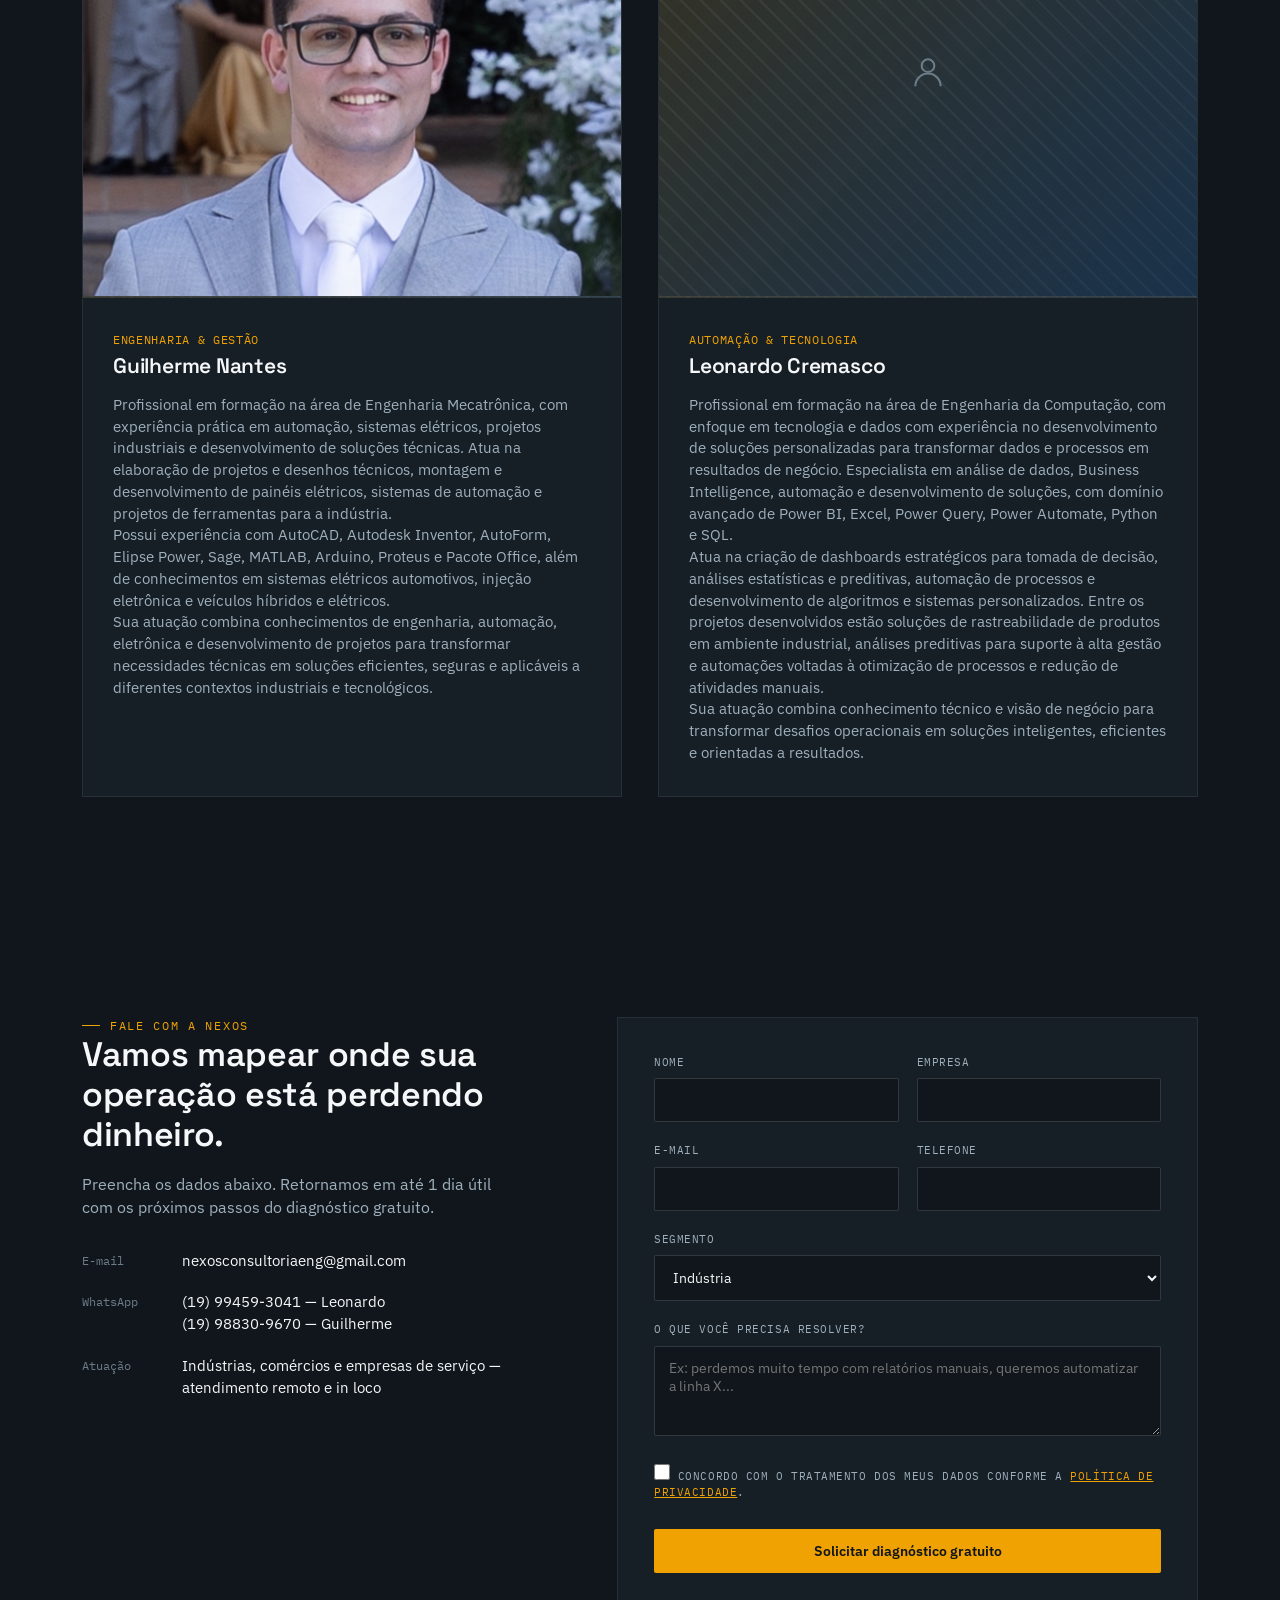
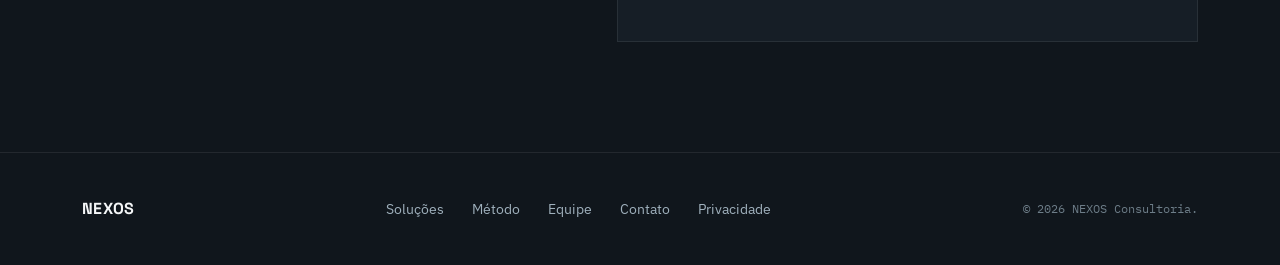
==== commit 0f68398a: "foto socio 1.0" ====
--- a/index.html
+++ b/index.html
@@ -231,11 +231,13 @@
 
       <div class="team-grid">
         <div class="team-card">
-          <div class="team-photo">
-            <!-- Para usar foto real: <img src="caminho/da/foto1.jpg" alt="Nome do sócio 1"> e adicionar classe "has-img" na div acima -->
-            <img src="" alt="Foto do sócio 1">
-            <svg class="placeholder-icon" viewBox="0 0 24 24" fill="none" stroke="currentColor" stroke-width="1.3"><circle cx="12" cy="8" r="4"/><path d="M4 21c0-4.4 3.6-8 8-8s8 3.6 8 8"/></svg>
-            <span class="placeholder-txt">FOTO — SÓCIO 01<br>(substituir imagem)</span>
+          <div class="team-photo has-img">
+            <div class="team-photo">
+              <!-- Para usar foto real: <img src="caminho/da/foto1.jpg" alt="Nome do sócio 1"> e adicionar classe "has-img" na div acima -->
+              <img src="imagens/socio-1.1.jpeg" alt="Foto do sócio 1">
+              <svg class="placeholder-icon" viewBox="0 0 24 24" fill="none" stroke="currentColor" stroke-width="1.3"><circle cx="12" cy="8" r="4"/><path d="M4 21c0-4.4 3.6-8 8-8s8 3.6 8 8"/></svg>
+              <span class="placeholder-txt">FOTO — SÓCIO 01<br>(substituir imagem)</span>
+            </div>
           </div>
           <div class="team-info">
             <span class="role">Engenharia &amp; Gestão</span>
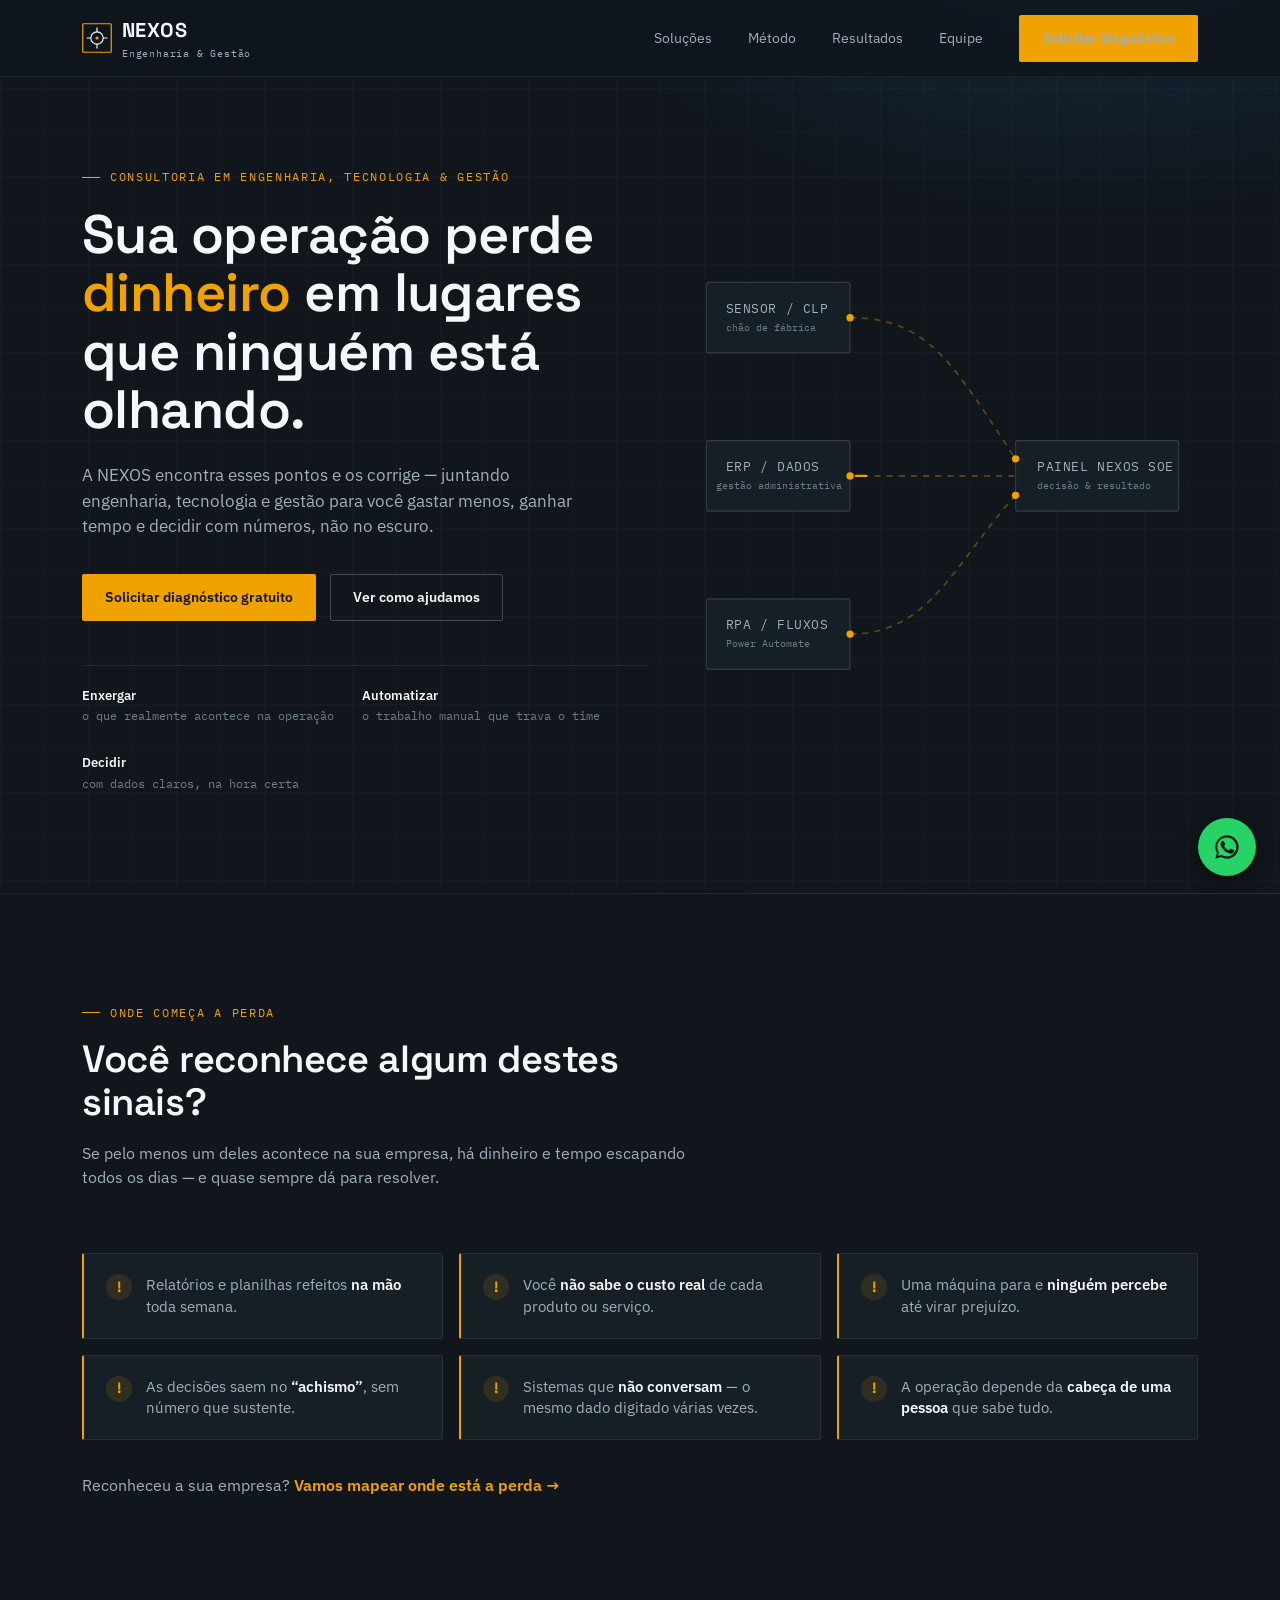
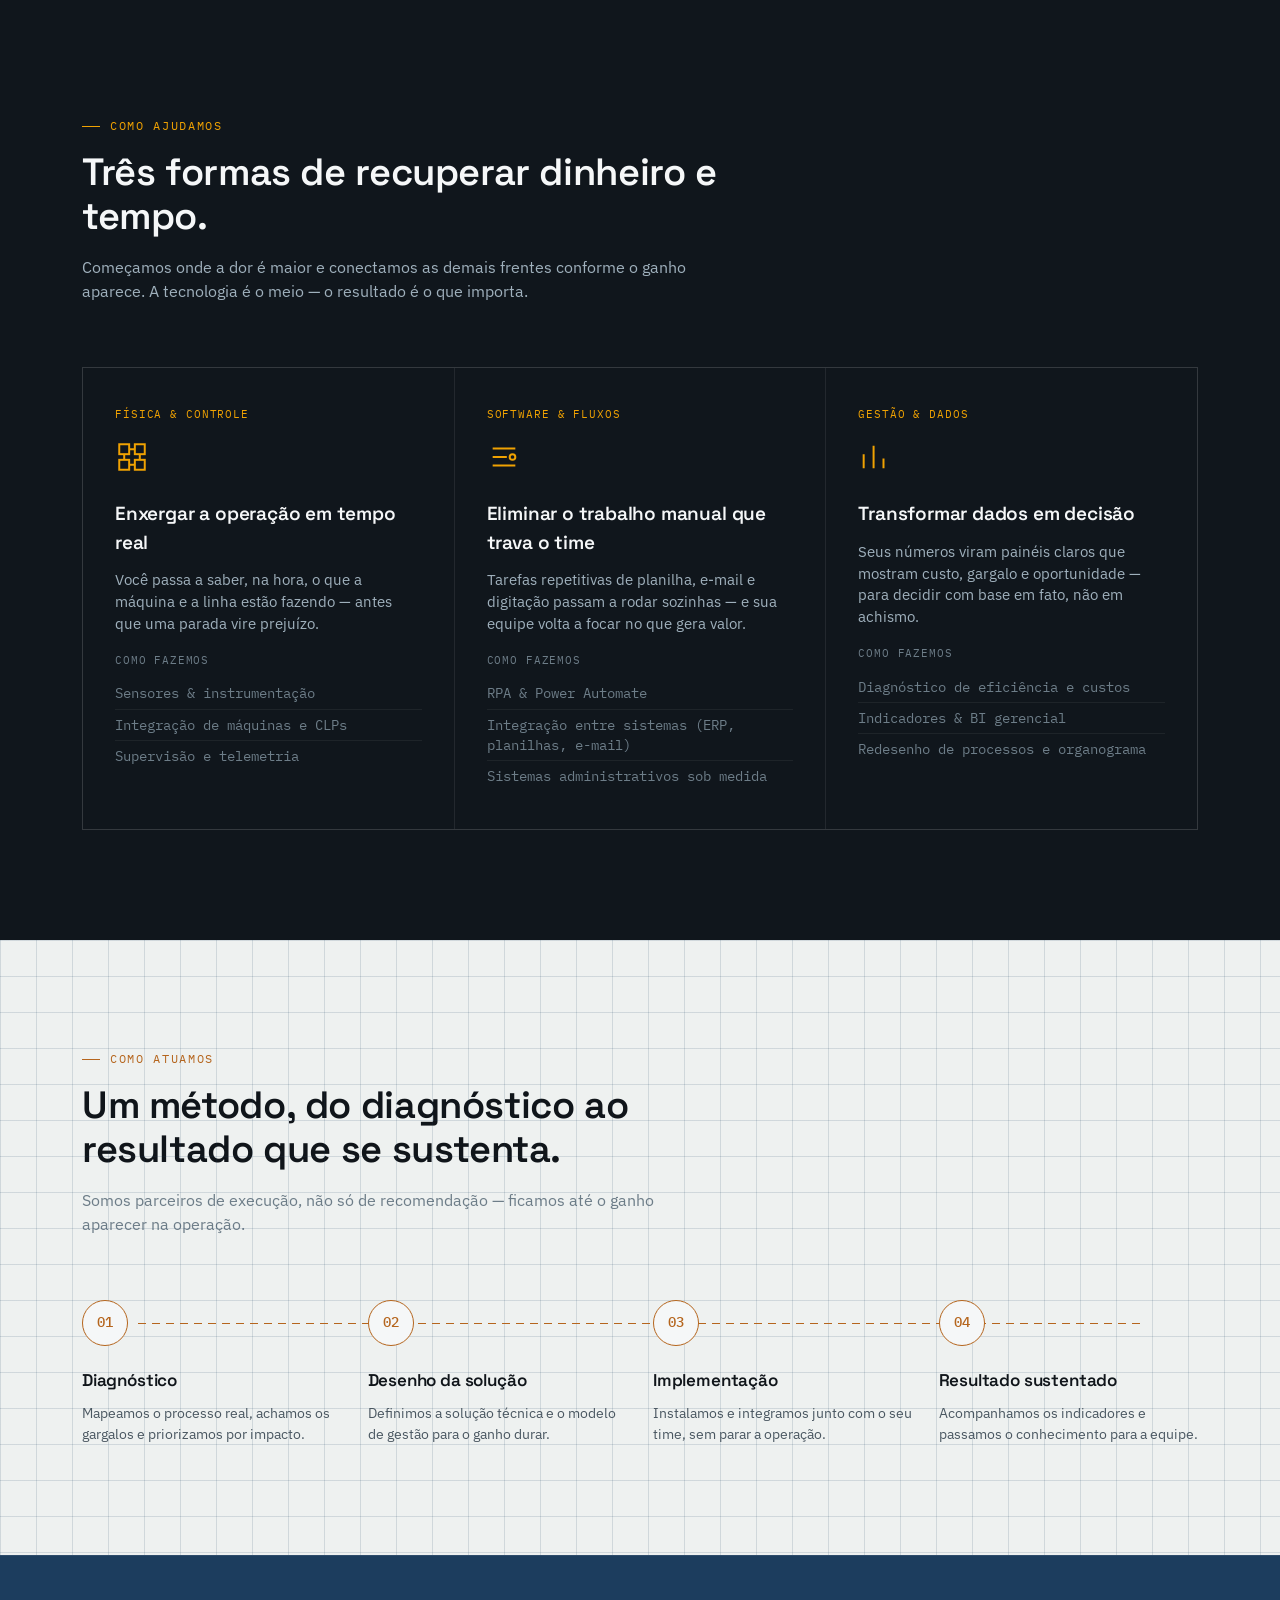
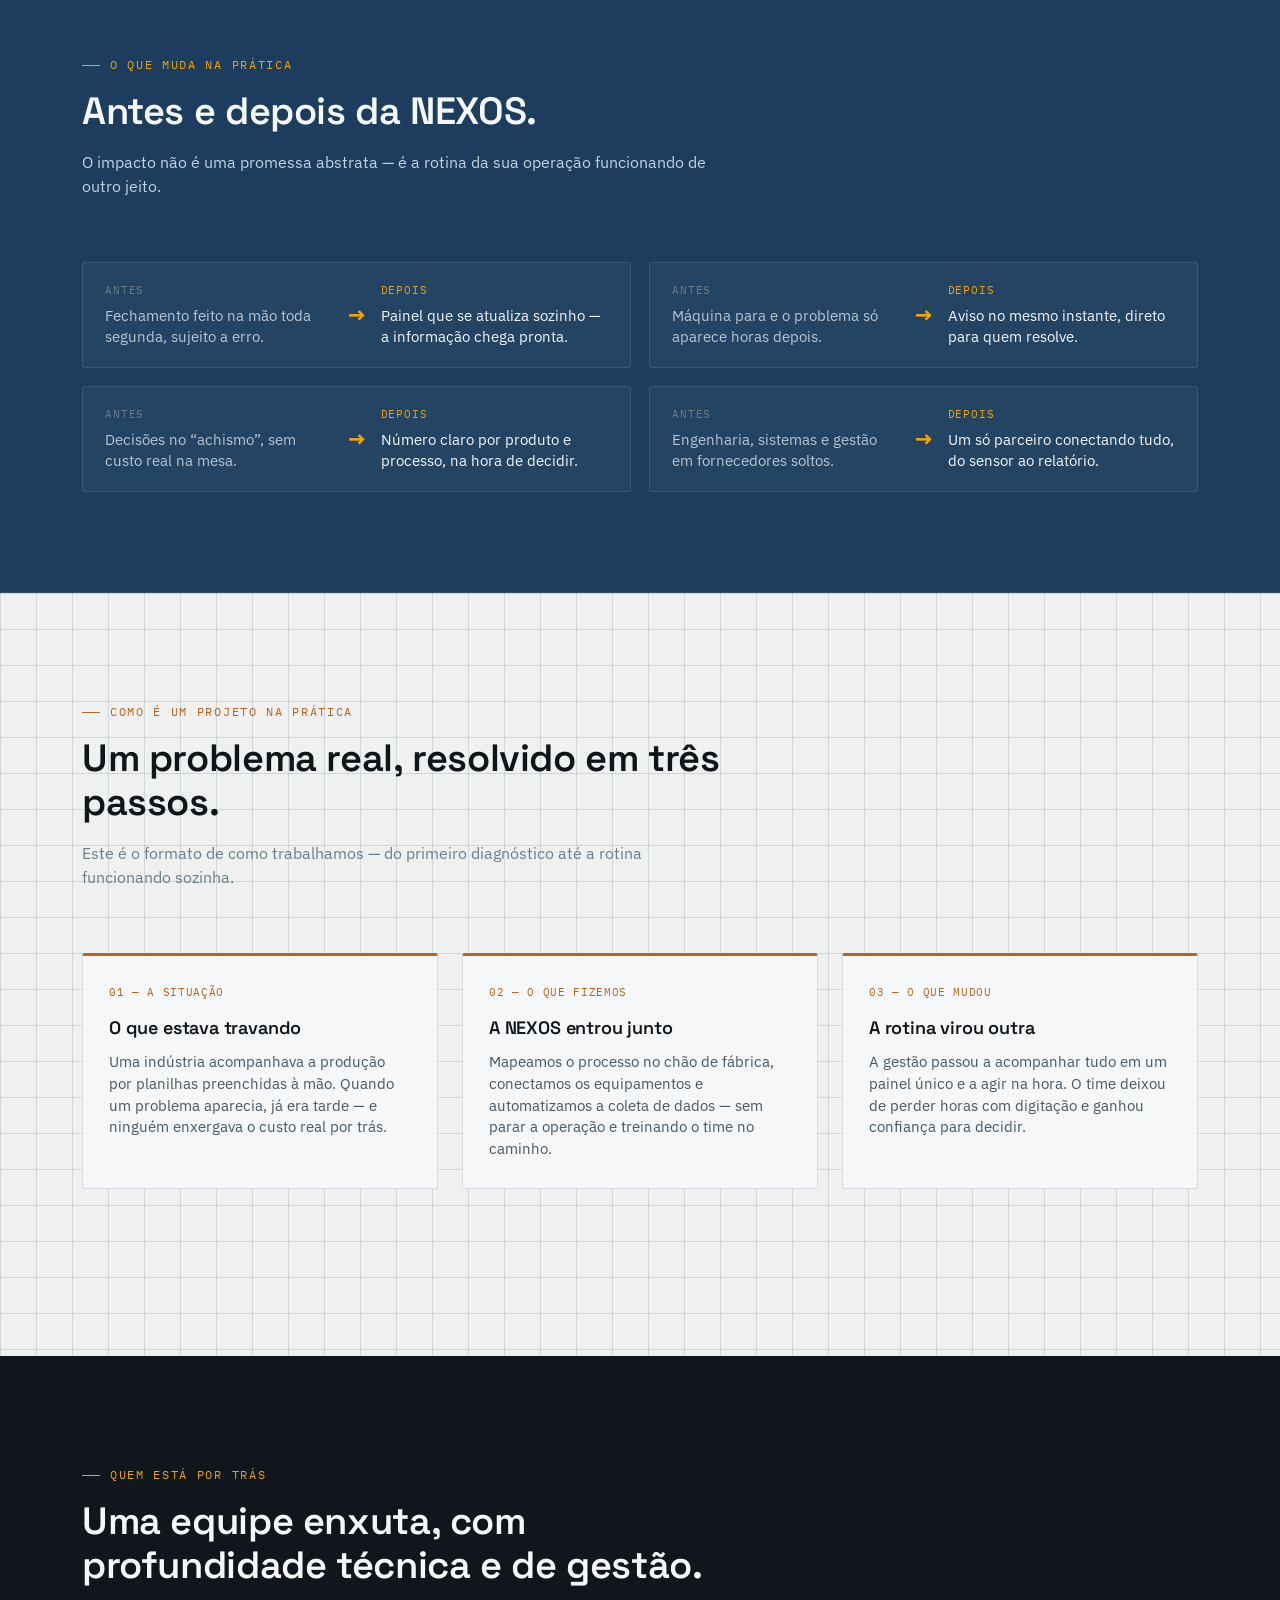
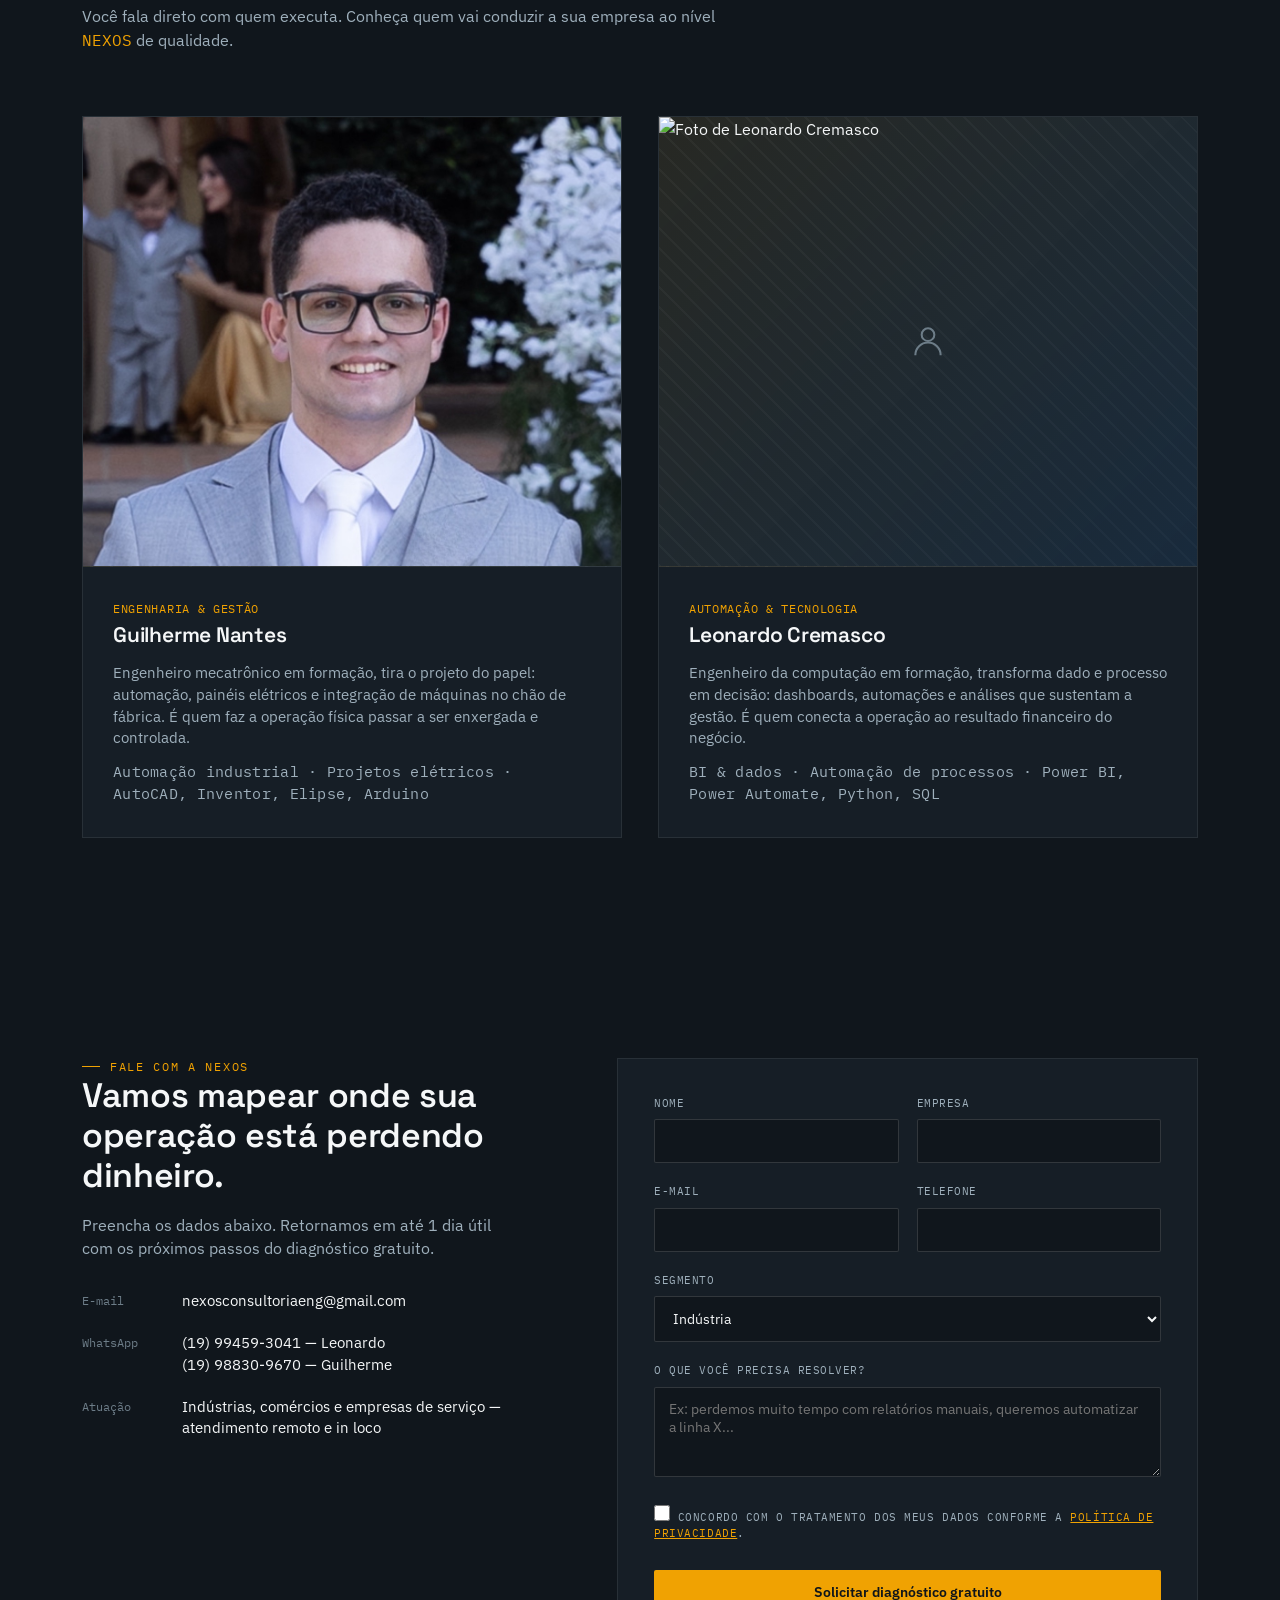
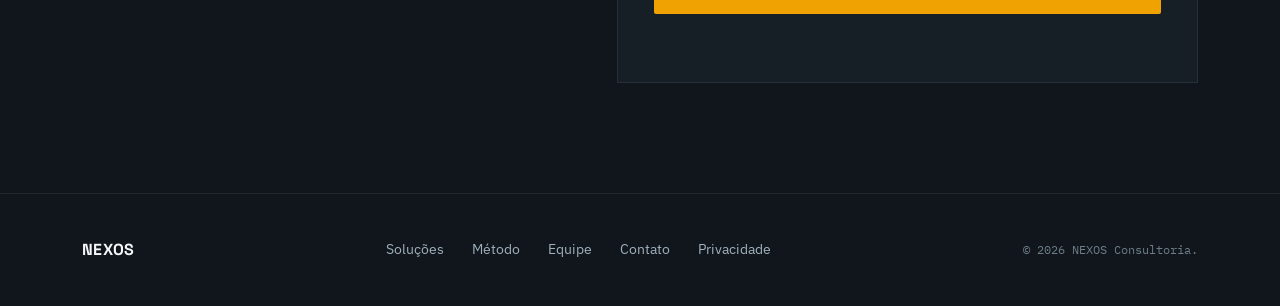
==== commit 49329dbb: "updating 1.0" ====
--- a/index.html
+++ b/index.html
@@ -4,7 +4,7 @@
 <meta charset="UTF-8">
 <meta name="viewport" content="width=device-width, initial-scale=1.0">
 <title>NEXOS — Consultoria em Engenharia, Automação &amp; Gestão Industrial</title>
-<meta name="description" content="Consultoria em engenharia, automação industrial e gestão. Integramos sensores, sistemas e processos administrativos para reduzir custos e aumentar a competitividade de indústrias, comércios e empresas de serviço.">
+<meta name="description" content="Consultoria que encontra onde sua operação perde dinheiro e corrige — unindo engenharia, tecnologia e gestão para reduzir custos, eliminar trabalho manual e apoiar decisões em indústrias, comércios e empresas de serviço.">
 <meta name="robots" content="index, follow">
 <link rel="canonical" href="https://www.nexosconsultoria.eng.br/">
 
@@ -12,7 +12,7 @@
 <meta property="og:type" content="website">
 <meta property="og:locale" content="pt_BR">
 <meta property="og:title" content="NEXOS — Engenharia, Automação &amp; Gestão Industrial">
-<meta property="og:description" content="Consultoria que integra engenharia, tecnologia e gestão para reduzir custos e aumentar a competitividade de indústrias, comércios e empresas de serviço.">
+<meta property="og:description" content="Encontramos onde sua operação perde dinheiro e corrigimos — engenharia, tecnologia e gestão para gastar menos, ganhar tempo e decidir com números.">
 <meta property="og:url" content="https://www.nexosconsultoria.eng.br/">
 <meta property="og:image" content="https://www.nexosconsultoria.eng.br/imagens/og-image.jpg">
 
@@ -22,6 +22,7 @@
 <link rel="preconnect" href="https://fonts.gstatic.com" crossorigin>
 <link href="https://fonts.googleapis.com/css2?family=Space+Grotesk:wght@500;600;700&family=IBM+Plex+Sans:wght@400;500;600&family=IBM+Plex+Mono:wght@400;500&display=swap" rel="stylesheet">
 <link rel="stylesheet" href="css/styles.css">
+<script>document.documentElement.className += ' js';</script>
 </head>
 <body>
 
@@ -55,16 +56,16 @@
     <div class="wrap hero-grid">
       <div>
         <span class="eyebrow">Consultoria em Engenharia, Tecnologia &amp; Gestão</span>
-        <h1>A ponte entre o <span class="accent">operacional</span> e a decisão estratégica.</h1>
-        <p class="lead">Integramos engenharia, administração, tecnologia e análise de dados para transformar indústrias, comércios e prestadores de serviço em operações mais eficientes, enxutas e competitivas — do sensor no equipamento ao painel de gestão da diretoria.</p>
+        <h1>Sua operação perde <span class="accent">dinheiro</span> em lugares que ninguém está olhando.</h1>
+        <p class="lead">A NEXOS encontra esses pontos e os corrige — juntando engenharia, tecnologia e gestão para você gastar menos, ganhar tempo e decidir com números, não no escuro.</p>
         <div class="hero-ctas">
           <a href="#contato" class="btn btn-primary">Solicitar diagnóstico gratuito</a>
-          <a href="#servicos" class="btn btn-ghost">Conhecer as soluções</a>
+          <a href="#servicos" class="btn btn-ghost">Ver como ajudamos</a>
         </div>
         <div class="hero-specs">
-          <div><strong>Engenharia física</strong>Sensores, CLPs, integração de máquinas</div>
-          <div><strong>Automação de processos</strong>RPA, Power Automate, integrações</div>
-          <div><strong>Gestão &amp; dados</strong>Administração, BI, indicadores</div>
+          <div><strong>Enxergar</strong>o que realmente acontece na operação</div>
+          <div><strong>Automatizar</strong>o trabalho manual que trava o time</div>
+          <div><strong>Decidir</strong>com dados claros, na hora certa</div>
         </div>
       </div>
 
@@ -113,21 +114,62 @@
     </div>
   </section>
 
+  <!-- SIGNALS / DORES -->
+  <section id="sinais" class="signals">
+    <div class="wrap">
+      <div class="section-head reveal">
+        <span class="eyebrow">Onde começa a perda</span>
+        <h2>Você reconhece algum destes sinais?</h2>
+        <p>Se pelo menos um deles acontece na sua empresa, há dinheiro e tempo escapando todos os dias — e quase sempre dá para resolver.</p>
+      </div>
+
+      <div class="signals-grid">
+        <div class="signal-card reveal">
+          <span class="signal-mark" aria-hidden="true">!</span>
+          <p>Relatórios e planilhas refeitos <strong>na mão</strong> toda semana.</p>
+        </div>
+        <div class="signal-card reveal">
+          <span class="signal-mark" aria-hidden="true">!</span>
+          <p>Você <strong>não sabe o custo real</strong> de cada produto ou serviço.</p>
+        </div>
+        <div class="signal-card reveal">
+          <span class="signal-mark" aria-hidden="true">!</span>
+          <p>Uma máquina para e <strong>ninguém percebe</strong> até virar prejuízo.</p>
+        </div>
+        <div class="signal-card reveal">
+          <span class="signal-mark" aria-hidden="true">!</span>
+          <p>As decisões saem no <strong>“achismo”</strong>, sem número que sustente.</p>
+        </div>
+        <div class="signal-card reveal">
+          <span class="signal-mark" aria-hidden="true">!</span>
+          <p>Sistemas que <strong>não conversam</strong> — o mesmo dado digitado várias vezes.</p>
+        </div>
+        <div class="signal-card reveal">
+          <span class="signal-mark" aria-hidden="true">!</span>
+          <p>A operação depende da <strong>cabeça de uma pessoa</strong> que sabe tudo.</p>
+        </div>
+      </div>
+
+      <p class="signals-cta reveal">Reconheceu a sua empresa? <a href="#contato">Vamos mapear onde está a perda →</a></p>
+    </div>
+  </section>
+
   <!-- SERVICES -->
   <section id="servicos">
     <div class="wrap">
-      <div class="section-head">
-        <span class="eyebrow">O que fazemos</span>
-        <h2>Três frentes, uma só operação de melhoria.</h2>
-        <p>Cada projeto começa onde o cliente tem mais dor — e se conecta às demais frentes conforme o ganho aparece.</p>
+      <div class="section-head reveal">
+        <span class="eyebrow">Como ajudamos</span>
+        <h2>Três formas de recuperar dinheiro e tempo.</h2>
+        <p>Começamos onde a dor é maior e conectamos as demais frentes conforme o ganho aparece. A tecnologia é o meio — o resultado é o que importa.</p>
       </div>
 
       <div class="services-grid">
-        <div class="service-card">
+        <div class="service-card reveal">
           <span class="service-tag">Física &amp; controle</span>
           <svg class="service-icon" viewBox="0 0 24 24" fill="none" stroke="currentColor" stroke-width="1.4"><rect x="3" y="3" width="7" height="7"/><rect x="14" y="3" width="7" height="7"/><rect x="14" y="14" width="7" height="7"/><rect x="3" y="14" width="7" height="7"/><path d="M10 6.5H14M6.5 10V14M17.5 10V14M10 17.5H14"/></svg>
-          <h3>Automação industrial</h3>
-          <p>Sensoriamento, integração de CLPs e máquinas, retrofit de linhas e sistemas de supervisão que dão visibilidade real ao chão de fábrica.</p>
+          <h3>Enxergar a operação em tempo real</h3>
+          <p>Você passa a saber, na hora, o que a máquina e a linha estão fazendo — antes que uma parada vire prejuízo.</p>
+          <span class="service-proof">Como fazemos</span>
           <ul class="service-list">
             <li>Sensores &amp; instrumentação</li>
             <li>Integração de máquinas e CLPs</li>
@@ -135,11 +177,12 @@
           </ul>
         </div>
 
-        <div class="service-card">
+        <div class="service-card reveal">
           <span class="service-tag">Software &amp; fluxos</span>
           <svg class="service-icon" viewBox="0 0 24 24" fill="none" stroke="currentColor" stroke-width="1.4"><path d="M4 6h16M4 12h10M4 18h16"/><circle cx="18" cy="12" r="2"/></svg>
-          <h3>Automação de processos</h3>
-          <p>Eliminação de tarefas manuais e repetitivas com RPA, Power Automate e integrações entre sistemas administrativos e operacionais.</p>
+          <h3>Eliminar o trabalho manual que trava o time</h3>
+          <p>Tarefas repetitivas de planilha, e-mail e digitação passam a rodar sozinhas — e sua equipe volta a focar no que gera valor.</p>
+          <span class="service-proof">Como fazemos</span>
           <ul class="service-list">
             <li>RPA &amp; Power Automate</li>
             <li>Integração entre sistemas (ERP, planilhas, e-mail)</li>
@@ -147,11 +190,12 @@
           </ul>
         </div>
 
-        <div class="service-card">
+        <div class="service-card reveal">
           <span class="service-tag">Gestão &amp; dados</span>
           <svg class="service-icon" viewBox="0 0 24 24" fill="none" stroke="currentColor" stroke-width="1.4"><path d="M4 20V10M11 20V4M18 20v-7"/></svg>
-          <h3>Consultoria em gestão</h3>
-          <p>Diagnóstico de processos, redesenho organizacional e indicadores que conectam a operação ao resultado financeiro do negócio.</p>
+          <h3>Transformar dados em decisão</h3>
+          <p>Seus números viram painéis claros que mostram custo, gargalo e oportunidade — para decidir com base em fato, não em achismo.</p>
+          <span class="service-proof">Como fazemos</span>
           <ul class="service-list">
             <li>Diagnóstico de eficiência e custos</li>
             <li>Indicadores &amp; BI gerencial</li>
@@ -165,109 +209,140 @@
   <!-- METHOD -->
   <section id="metodo" class="light">
     <div class="wrap">
-      <div class="section-head">
+      <div class="section-head reveal">
         <span class="eyebrow">Como atuamos</span>
-        <h2>Um método, do diagnóstico ao resultado sustentado.</h2>
-        <p>Atuamos como parceiros de execução, não apenas de recomendação — ficamos até o ganho aparecer na operação.</p>
+        <h2>Um método, do diagnóstico ao resultado que se sustenta.</h2>
+        <p>Somos parceiros de execução, não só de recomendação — ficamos até o ganho aparecer na operação.</p>
       </div>
 
       <div class="method-track">
-        <div class="method-step">
+        <div class="method-step reveal">
           <div class="method-num">01</div>
           <h3>Diagnóstico</h3>
-          <p>Mapeamento do processo real, levantamento de gargalos físicos e administrativos, e priorização por impacto e esforço.</p>
-        </div>
-        <div class="method-step">
+          <p>Mapeamos o processo real, achamos os gargalos e priorizamos por impacto.</p>
+        </div>
+        <div class="method-step reveal">
           <div class="method-num">02</div>
           <h3>Desenho da solução</h3>
-          <p>Definição da arquitetura técnica — sensores, sistemas, fluxos automatizados — e do modelo de gestão para sustentar o resultado.</p>
-        </div>
-        <div class="method-step">
+          <p>Definimos a solução técnica e o modelo de gestão para o ganho durar.</p>
+        </div>
+        <div class="method-step reveal">
           <div class="method-num">03</div>
           <h3>Implementação</h3>
-          <p>Instalação, integração e desenvolvimento das automações em conjunto com as equipes do cliente, sem parar a operação.</p>
-        </div>
-        <div class="method-step">
+          <p>Instalamos e integramos junto com o seu time, sem parar a operação.</p>
+        </div>
+        <div class="method-step reveal">
           <div class="method-num">04</div>
           <h3>Resultado sustentado</h3>
-          <p>Indicadores em acompanhamento contínuo, ajustes finos e transferência de conhecimento para a equipe interna.</p>
-        </div>
-      </div>
-    </div>
-  </section>
-
-  <!-- METRICS -->
-  <section id="numeros" class="metrics" style="padding:70px 0;">
+          <p>Acompanhamos os indicadores e passamos o conhecimento para a equipe.</p>
+        </div>
+      </div>
+    </div>
+  </section>
+
+  <!-- BEFORE / AFTER -->
+  <section id="numeros" class="metrics">
     <div class="wrap">
-      <div class="metrics-grid">
-        <div class="metric">
-          <div class="num">↓ custos</div>
-          <div class="cap">redução de desperdício e retrabalho operacional</div>
-        </div>
-        <div class="metric">
-          <div class="num">↑ produtividade</div>
-          <div class="cap">horas devolvidas ao time com tarefas automatizadas</div>
-        </div>
-        <div class="metric">
-          <div class="num">100%</div>
-          <div class="cap">rastreabilidade de processo do sensor ao relatório</div>
-        </div>
-        <div class="metric">
-          <div class="num">1 parceiro</div>
-          <div class="cap">para engenharia, sistemas e gestão — sem terceirizar pontas soltas</div>
-        </div>
-      </div>
+      <div class="section-head reveal">
+        <span class="eyebrow">O que muda na prática</span>
+        <h2>Antes e depois da NEXOS.</h2>
+        <p>O impacto não é uma promessa abstrata — é a rotina da sua operação funcionando de outro jeito.</p>
+      </div>
+
+      <div class="shift-grid">
+        <div class="shift reveal">
+          <div class="shift-before"><span class="shift-tag">Antes</span>Fechamento feito na mão toda segunda, sujeito a erro.</div>
+          <div class="shift-arrow" aria-hidden="true">→</div>
+          <div class="shift-after"><span class="shift-tag">Depois</span>Painel que se atualiza sozinho — a informação chega pronta.</div>
+        </div>
+        <div class="shift reveal">
+          <div class="shift-before"><span class="shift-tag">Antes</span>Máquina para e o problema só aparece horas depois.</div>
+          <div class="shift-arrow" aria-hidden="true">→</div>
+          <div class="shift-after"><span class="shift-tag">Depois</span>Aviso no mesmo instante, direto para quem resolve.</div>
+        </div>
+        <div class="shift reveal">
+          <div class="shift-before"><span class="shift-tag">Antes</span>Decisões no “achismo”, sem custo real na mesa.</div>
+          <div class="shift-arrow" aria-hidden="true">→</div>
+          <div class="shift-after"><span class="shift-tag">Depois</span>Número claro por produto e processo, na hora de decidir.</div>
+        </div>
+        <div class="shift reveal">
+          <div class="shift-before"><span class="shift-tag">Antes</span>Engenharia, sistemas e gestão em fornecedores soltos.</div>
+          <div class="shift-arrow" aria-hidden="true">→</div>
+          <div class="shift-after"><span class="shift-tag">Depois</span>Um só parceiro conectando tudo, do sensor ao relatório.</div>
+        </div>
+      </div>
+    </div>
+  </section>
+
+  <!-- CASE -->
+  <section id="caso" class="light case">
+    <div class="wrap">
+      <div class="section-head reveal">
+        <span class="eyebrow">Como é um projeto na prática</span>
+        <h2>Um problema real, resolvido em três passos.</h2>
+        <!-- RASCUNHO: substituir pelo caso real (setor, problema, o que foi feito, o que mudou).
+             Mantido anônimo e sem números até a validação do cliente. -->
+        <p>Este é o formato de como trabalhamos — do primeiro diagnóstico até a rotina funcionando sozinha.</p>
+      </div>
+
+      <div class="case-track">
+        <div class="case-step reveal">
+          <span class="case-phase">01 — A situação</span>
+          <h3>O que estava travando</h3>
+          <p>Uma indústria acompanhava a produção por planilhas preenchidas à mão. Quando um problema aparecia, já era tarde — e ninguém enxergava o custo real por trás.</p>
+        </div>
+        <div class="case-step reveal">
+          <span class="case-phase">02 — O que fizemos</span>
+          <h3>A NEXOS entrou junto</h3>
+          <p>Mapeamos o processo no chão de fábrica, conectamos os equipamentos e automatizamos a coleta de dados — sem parar a operação e treinando o time no caminho.</p>
+        </div>
+        <div class="case-step reveal">
+          <span class="case-phase">03 — O que mudou</span>
+          <h3>A rotina virou outra</h3>
+          <p>A gestão passou a acompanhar tudo em um painel único e a agir na hora. O time deixou de perder horas com digitação e ganhou confiança para decidir.</p>
+        </div>
+      </div>
+
+      <p class="case-cta reveal">Quer um caminho assim para a sua operação? <a href="#contato">Começa por um diagnóstico gratuito →</a></p>
     </div>
   </section>
 
   <!-- TEAM -->
   <section id="equipe">
     <div class="wrap">
-      <div class="section-head">
+      <div class="section-head reveal">
         <span class="eyebrow">Quem está por trás</span>
-        <h2>Uma equipe pequena, com profundidade técnica e de gestão.</h2>
-        <p>Conheça abaixo quem irá guiar te auxiliar no processo de alavancar sua empresa para o nível  <code style="font-family:var(--mono);color:var(--amber);">NEXOS</code> de qualidade.</p>
+        <h2>Uma equipe enxuta, com profundidade técnica e de gestão.</h2>
+        <p>Você fala direto com quem executa. Conheça quem vai conduzir a sua empresa ao nível <code style="font-family:var(--mono);color:var(--amber);">NEXOS</code> de qualidade.</p>
       </div>
 
       <div class="team-grid">
-        <div class="team-card">
+        <div class="team-card reveal">
           <div class="team-photo has-img">
-            <div class="team-photo">
-              <!-- Para usar foto real: <img src="caminho/da/foto1.jpg" alt="Nome do sócio 1"> e adicionar classe "has-img" na div acima -->
-              <img src="imagens/socio-1.1.jpeg" alt="Foto do sócio 1">
-              <svg class="placeholder-icon" viewBox="0 0 24 24" fill="none" stroke="currentColor" stroke-width="1.3"><circle cx="12" cy="8" r="4"/><path d="M4 21c0-4.4 3.6-8 8-8s8 3.6 8 8"/></svg>
-              <span class="placeholder-txt">FOTO — SÓCIO 01<br>(substituir imagem)</span>
-            </div>
+            <!-- Para usar foto real: <img src="caminho/da/foto.jpg"> e manter a classe "has-img" na div acima -->
+            <img src="imagens/socio-1.1.jpeg" alt="Foto de Guilherme Nantes">
+            <svg class="placeholder-icon" viewBox="0 0 24 24" fill="none" stroke="currentColor" stroke-width="1.3"><circle cx="12" cy="8" r="4"/><path d="M4 21c0-4.4 3.6-8 8-8s8 3.6 8 8"/></svg>
+            <span class="placeholder-txt">FOTO — SÓCIO 01<br>(substituir imagem)</span>
           </div>
           <div class="team-info">
             <span class="role">Engenharia &amp; Gestão</span>
             <h3>Guilherme Nantes</h3>
-            <p>Profissional em formação na área de Engenharia Mecatrônica, com experiência prática em automação, sistemas elétricos, projetos industriais e desenvolvimento de soluções técnicas. Atua na elaboração de projetos e desenhos técnicos, montagem e desenvolvimento de painéis elétricos, sistemas de automação e projetos de ferramentas para a indústria.
-              <br>
-              Possui experiência com AutoCAD, Autodesk Inventor, AutoForm, Elipse Power, Sage, MATLAB, Arduino, Proteus e Pacote Office, além de conhecimentos em sistemas elétricos automotivos, injeção eletrônica e veículos híbridos e elétricos.
-              <br>
-              Sua atuação combina conhecimentos de engenharia, automação, eletrônica e desenvolvimento de projetos para transformar necessidades técnicas em soluções eficientes, seguras e aplicáveis a diferentes contextos industriais e tecnológicos.
-              </p>
-          </div>
-        </div>
-
-        <div class="team-card">
+            <p>Engenheiro mecatrônico em formação, tira o projeto do papel: automação, painéis elétricos e integração de máquinas no chão de fábrica. É quem faz a operação física passar a ser enxergada e controlada.</p>
+            <p class="team-skills">Automação industrial · Projetos elétricos · AutoCAD, Inventor, Elipse, Arduino</p>
+          </div>
+        </div>
+
+        <div class="team-card reveal">
           <div class="team-photo has-img">
-            <div class="team-photo">
-              <img src="imagens/socio-2.1.jpeg" alt="Foto do sócio 2">
-              <svg class="placeholder-icon" viewBox="0 0 24 24" fill="none" stroke="currentColor" stroke-width="1.3"><circle cx="12" cy="8" r="4"/><path d="M4 21c0-4.4 3.6-8 8-8s8 3.6 8 8"/></svg>
-              <span class="placeholder-txt">FOTO — SÓCIO 02<br>(substituir imagem)</span>
-            </div>
+            <img src="imagens/socio-2.1.jpeg" alt="Foto de Leonardo Cremasco">
+            <svg class="placeholder-icon" viewBox="0 0 24 24" fill="none" stroke="currentColor" stroke-width="1.3"><circle cx="12" cy="8" r="4"/><path d="M4 21c0-4.4 3.6-8 8-8s8 3.6 8 8"/></svg>
+            <span class="placeholder-txt">FOTO — SÓCIO 02<br>(substituir imagem)</span>
           </div>
           <div class="team-info">
             <span class="role">Automação &amp; Tecnologia</span>
             <h3>Leonardo Cremasco</h3>
-            <p>Profissional em formação na área de Engenharia da Computação, com enfoque em tecnologia e dados com experiência no desenvolvimento de soluções personalizadas para transformar dados e processos em resultados de negócio. Especialista em análise de dados, Business Intelligence, automação e desenvolvimento de soluções, com domínio avançado de Power BI, Excel, Power Query, Power Automate, Python e SQL.
-              <br>
-              Atua na criação de dashboards estratégicos para tomada de decisão, análises estatísticas e preditivas, automação de processos e desenvolvimento de algoritmos e sistemas personalizados. Entre os projetos desenvolvidos estão soluções de rastreabilidade de produtos em ambiente industrial, análises preditivas para suporte à alta gestão e automações voltadas à otimização de processos e redução de atividades manuais.
-              <br>
-              Sua atuação combina conhecimento técnico e visão de negócio para transformar desafios operacionais em soluções inteligentes, eficientes e orientadas a resultados.              
-              </p>
+            <p>Engenheiro da computação em formação, transforma dado e processo em decisão: dashboards, automações e análises que sustentam a gestão. É quem conecta a operação ao resultado financeiro do negócio.</p>
+            <p class="team-skills">BI &amp; dados · Automação de processos · Power BI, Power Automate, Python, SQL</p>
           </div>
         </div>
       </div>
@@ -277,13 +352,16 @@
   <!-- CONTACT -->
   <section id="contato" class="contact">
     <div class="wrap contact-grid">
-      <div class="contact-side">
+      <div class="contact-side reveal">
         <span class="eyebrow">Fale com a NEXOS</span>
         <h2>Vamos mapear onde sua operação está perdendo dinheiro.</h2>
         <p>Preencha os dados abaixo. Retornamos em até 1 dia útil com os próximos passos do diagnóstico gratuito.</p>
 
         <div class="contact-detail"><span class="k">E-mail</span>nexosconsultoriaeng@gmail.com<span></span></div>
-        <div class="contact-detail"><span class="k">WhatsApp</span><span><a href="https://wa.me/5519988309670?text=Ol%C3%A1%2C%20vim%20pelo%20site%20e%20quero%20saber%20mais%20sobre%20a%20NEXOS" target="_blank" rel="noopener">(19) 99459-3041 — Leonardo<br>(19) 98830-9670 — Guilherme</a></span></div>
+        <div class="contact-detail"><span class="k">WhatsApp</span><span>
+          <a href="https://wa.me/5519994593041?text=Ol%C3%A1%2C%20vim%20pelo%20site%20e%20quero%20saber%20mais%20sobre%20a%20NEXOS" target="_blank" rel="noopener">(19) 99459-3041 — Leonardo</a><br>
+          <a href="https://wa.me/5519988309670?text=Ol%C3%A1%2C%20vim%20pelo%20site%20e%20quero%20saber%20mais%20sobre%20a%20NEXOS" target="_blank" rel="noopener">(19) 98830-9670 — Guilherme</a>
+        </span></div>
         <div class="contact-detail"><span class="k">Atuação</span><span>Indústrias, comércios e empresas de serviço — atendimento remoto e in loco</span></div>
       </div>
 
@@ -373,6 +451,23 @@
       menuToggle.textContent = '☰';
     });
   });
+
+  // Revelação suave dos elementos ao rolar (desligada em prefers-reduced-motion)
+  const revealEls = document.querySelectorAll('.reveal');
+  const prefersReducedMotion = window.matchMedia('(prefers-reduced-motion: reduce)').matches;
+  if (prefersReducedMotion || !('IntersectionObserver' in window)) {
+    revealEls.forEach(el => el.classList.add('is-visible'));
+  } else {
+    const revealObserver = new IntersectionObserver((entries, obs) => {
+      entries.forEach(entry => {
+        if (entry.isIntersecting) {
+          entry.target.classList.add('is-visible');
+          obs.unobserve(entry.target);
+        }
+      });
+    }, { threshold: 0.12, rootMargin: '0px 0px -8% 0px' });
+    revealEls.forEach(el => revealObserver.observe(el));
+  }
 
   // Envio do formulário de contato via Formspree (sem recarregar a página)
   const contactForm = document.getElementById('contactForm');
--- a/css/styles.css
+++ b/css/styles.css
@@ -259,25 +259,40 @@
 .method-step h3{font-size:17px;margin-bottom:10px;color:var(--ink);}
 .method-step p{font-size:14px;color:#4a5761;}
 
-/* ---------- METRICS ---------- */
+/* ---------- BEFORE / AFTER ---------- */
 .metrics{
   background:var(--blueprint);
-  padding:70px 0;
+  padding:100px 0;
   border-top:1px solid rgba(255,255,255,0.08);
   border-bottom:1px solid rgba(255,255,255,0.08);
 }
-.metrics-grid{
-  display:grid;grid-template-columns:repeat(4,1fr);
-  gap:20px;
-}
-.metric{border-left:1px solid rgba(255,255,255,0.18);padding-left:20px;}
-.metric .num{
-  font-family:var(--display);font-size:clamp(30px,3.2vw,42px);
-  color:var(--amber);font-weight:700;line-height:1;
-}
-.metric .cap{
-  font-family:var(--mono);font-size:12px;color:#c3d3de;
-  margin-top:10px;letter-spacing:0.02em;
+.metrics .section-head p{color:#c3d3de;}
+.shift-grid{
+  display:grid;grid-template-columns:1fr 1fr;
+  gap:18px;
+}
+.shift{
+  display:grid;
+  grid-template-columns:1fr auto 1fr;
+  align-items:stretch;
+  gap:14px;
+  background:rgba(255,255,255,0.04);
+  border:1px solid rgba(255,255,255,0.1);
+  border-radius:3px;
+  padding:20px 22px;
+}
+.shift-before,.shift-after{font-size:14.5px;line-height:1.45;}
+.shift-before{color:#b7c6d2;}
+.shift-after{color:var(--white);}
+.shift-tag{
+  display:block;font-family:var(--mono);font-size:10.5px;
+  letter-spacing:0.08em;text-transform:uppercase;margin-bottom:7px;
+}
+.shift-before .shift-tag{color:var(--mist-dim);}
+.shift-after .shift-tag{color:var(--amber);}
+.shift-arrow{
+  align-self:center;color:var(--amber);
+  font-size:22px;line-height:1;font-weight:700;
 }
 
 /* ---------- TEAM ---------- */
@@ -486,4 +501,97 @@
 @media (max-width:560px){
   .whatsapp-float{width:52px;height:52px;bottom:16px;right:16px;}
 }
-  +
+/* ---------- SCROLL REVEAL ---------- */
+.js .reveal{opacity:0;transform:translateY(18px);transition:opacity 0.55s ease, transform 0.55s ease;}
+.reveal.is-visible{opacity:1;transform:none;}
+/* leve escalonamento dentro dos grids */
+.signals-grid .signal-card:nth-child(2),
+.services-grid .service-card:nth-child(2),
+.shift-grid .shift:nth-child(2),
+.case-track .case-step:nth-child(2),
+.team-grid .team-card:nth-child(2){transition-delay:0.08s;}
+.signals-grid .signal-card:nth-child(3),
+.signals-grid .signal-card:nth-child(4),
+.services-grid .service-card:nth-child(3),
+.shift-grid .shift:nth-child(3),
+.case-track .case-step:nth-child(3){transition-delay:0.16s;}
+.signals-grid .signal-card:nth-child(5){transition-delay:0.24s;}
+.signals-grid .signal-card:nth-child(6){transition-delay:0.32s;}
+
+/* ---------- SIGNALS / DORES ---------- */
+.signals-grid{
+  display:grid;grid-template-columns:repeat(3,1fr);
+  gap:16px;margin-bottom:34px;
+}
+.signal-card{
+  display:flex;gap:14px;align-items:flex-start;
+  background:var(--panel);
+  border:1px solid rgba(255,255,255,0.08);
+  border-left:2px solid var(--amber);
+  border-radius:2px;
+  padding:20px 22px;
+  transition:transform 0.2s, border-color 0.2s, opacity 0.55s ease;
+}
+.signal-card:hover{transform:translateY(-2px);}
+.signal-card p{font-size:14.5px;color:var(--mist);}
+.signal-card strong{color:var(--white);font-weight:600;}
+.signal-mark{
+  flex-shrink:0;width:26px;height:26px;border-radius:50%;
+  background:rgba(240,162,2,0.12);color:var(--amber);
+  font-family:var(--display);font-weight:700;font-size:15px;
+  display:flex;align-items:center;justify-content:center;
+}
+.signals-cta{font-size:15.5px;color:var(--mist);}
+.signals-cta a{color:var(--amber);font-weight:600;}
+.signals-cta a:hover{text-decoration:underline;}
+
+/* ---------- SERVICE PROOF LABEL ---------- */
+.service-proof{
+  display:block;font-family:var(--mono);font-size:10.5px;
+  letter-spacing:0.08em;text-transform:uppercase;
+  color:var(--mist-dim);margin-bottom:10px;
+}
+.team-card{transition:transform 0.2s, border-color 0.2s, opacity 0.55s ease;}
+.team-card:hover{transform:translateY(-3px);border-color:rgba(240,162,2,0.28);}
+.team-info p + p{margin-top:12px;}
+.team-skills{
+  font-family:var(--mono);font-size:12px;color:var(--mist-dim);
+  letter-spacing:0.02em;
+}
+
+/* ---------- CASE (paper) ---------- */
+.case-track{
+  display:grid;grid-template-columns:repeat(3,1fr);
+  gap:24px;margin-bottom:34px;
+}
+.case-step{
+  position:relative;z-index:1;
+  background:var(--white);
+  border:1px solid var(--paper-line);
+  border-top:3px solid var(--copper);
+  border-radius:3px;
+  padding:28px 26px;
+}
+.case-phase{
+  font-family:var(--mono);font-size:11px;letter-spacing:0.06em;
+  text-transform:uppercase;color:var(--copper);
+  display:block;margin-bottom:14px;
+}
+.case-step h3{font-size:18px;color:var(--ink);margin-bottom:10px;}
+.case-step p{font-size:14.5px;color:#4a5761;}
+.case-cta{position:relative;z-index:1;font-size:15.5px;color:#4a5761;}
+.case-cta a{color:var(--copper);font-weight:600;}
+.case-cta a:hover{text-decoration:underline;}
+
+/* ---------- RESPONSIVE (novas seções) ---------- */
+@media (max-width:900px){
+  .signals-grid{grid-template-columns:1fr 1fr;}
+  .shift-grid{grid-template-columns:1fr;}
+  .case-track{grid-template-columns:1fr;}
+}
+@media (max-width:560px){
+  .signals-grid{grid-template-columns:1fr;}
+  .shift{grid-template-columns:1fr;gap:10px;padding:18px;}
+  .shift-arrow{transform:rotate(90deg);justify-self:start;}
+}
